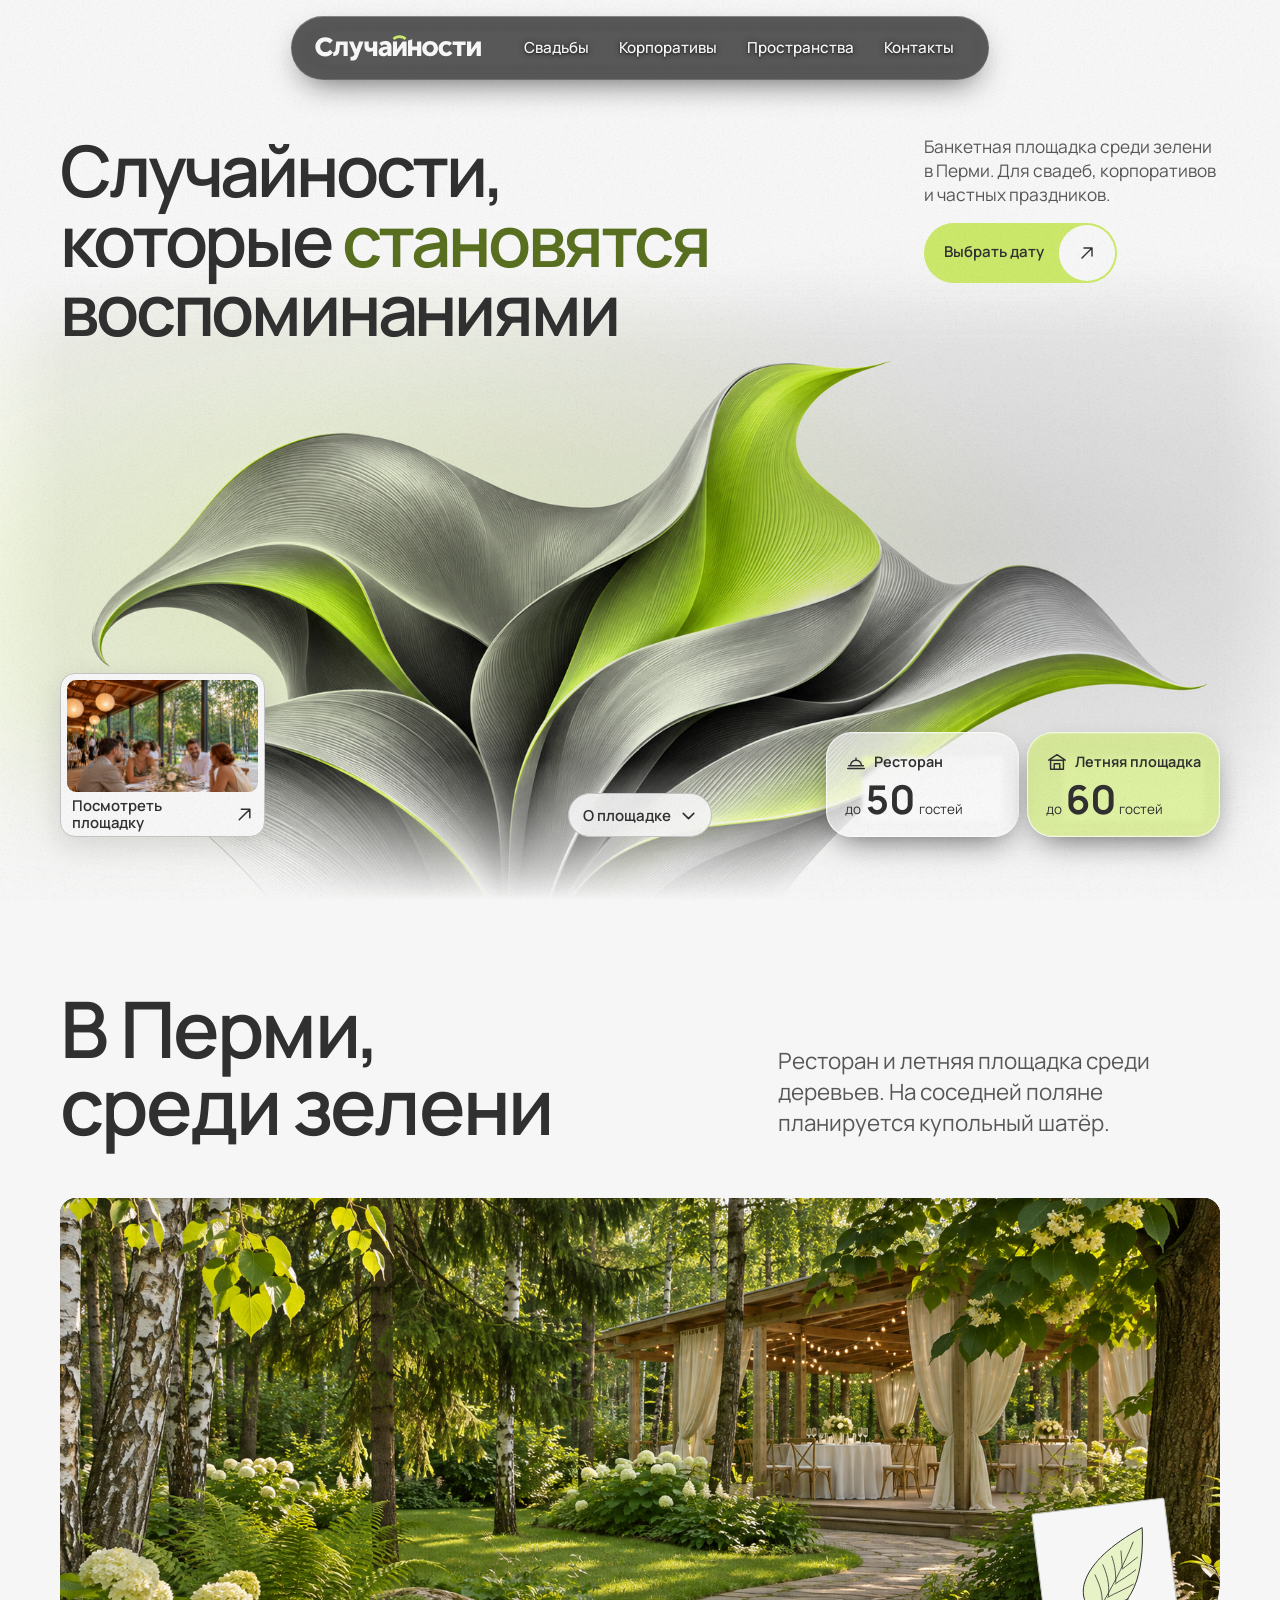
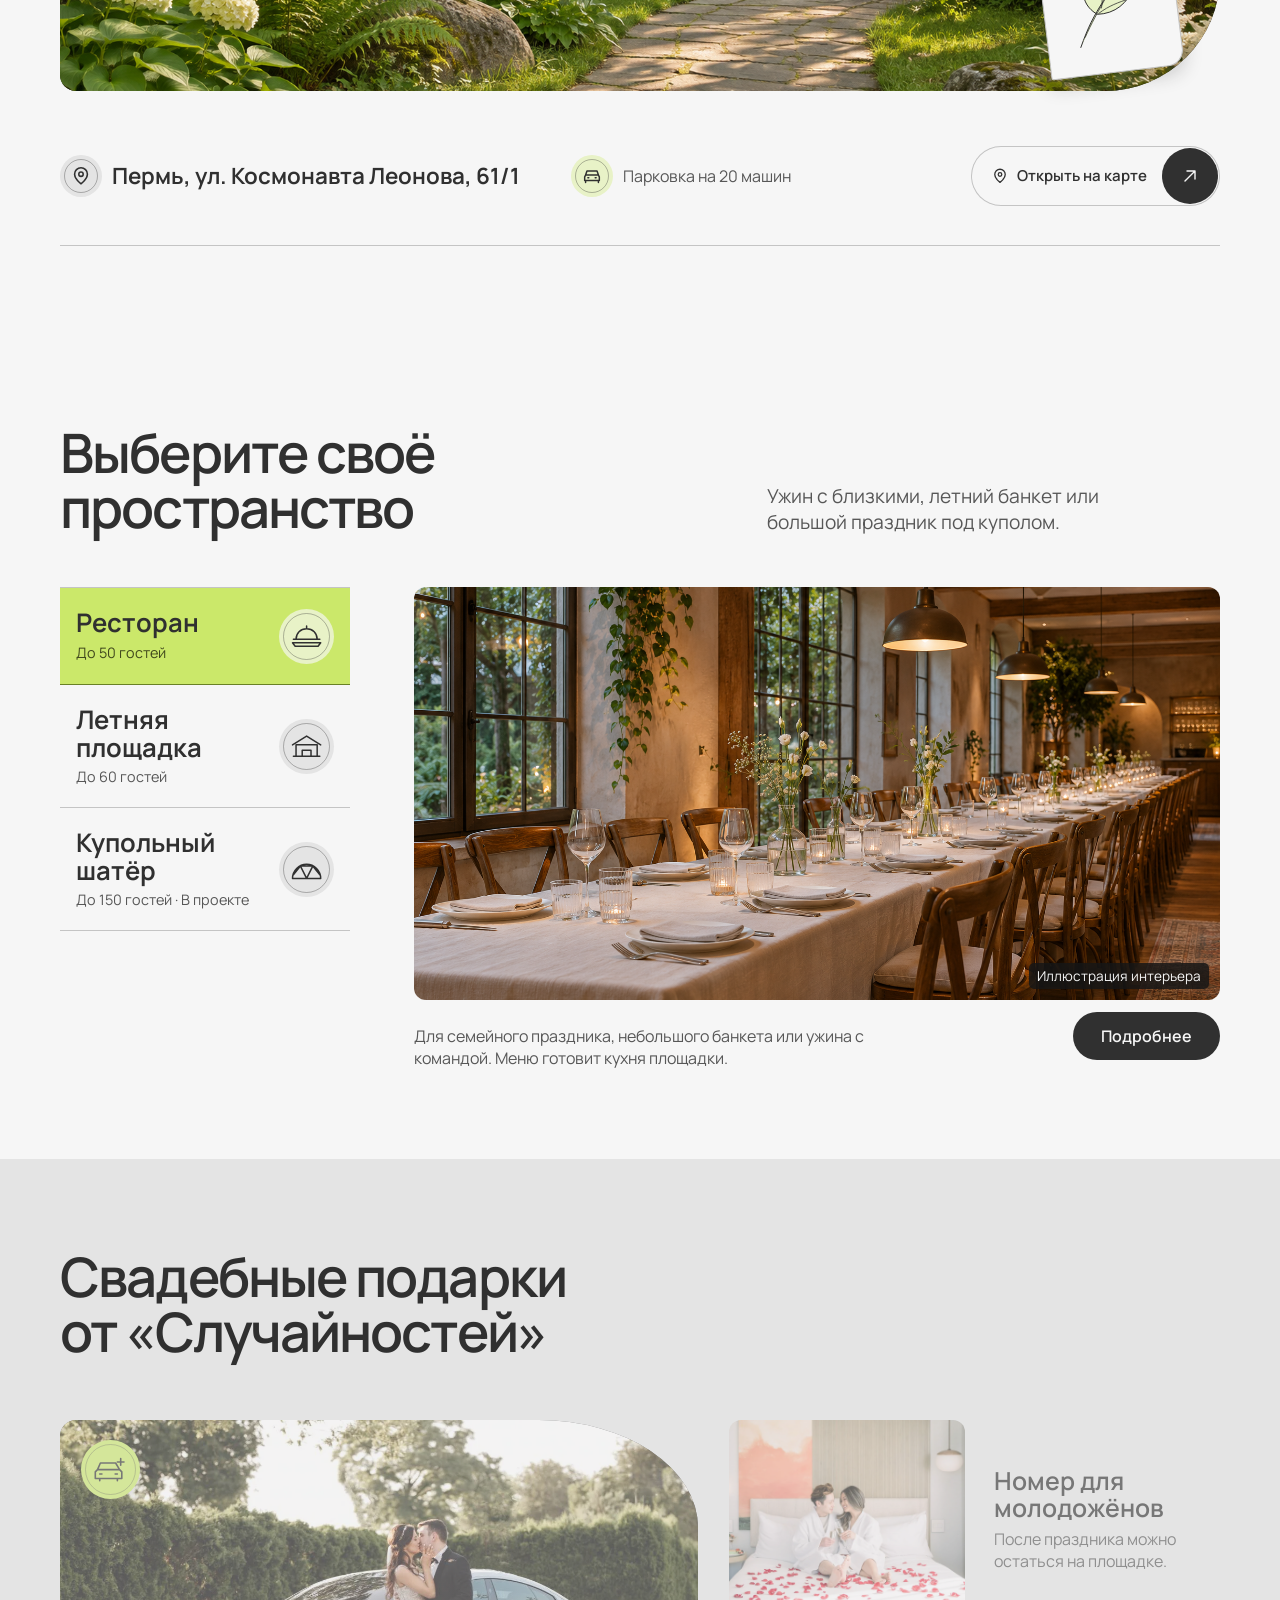
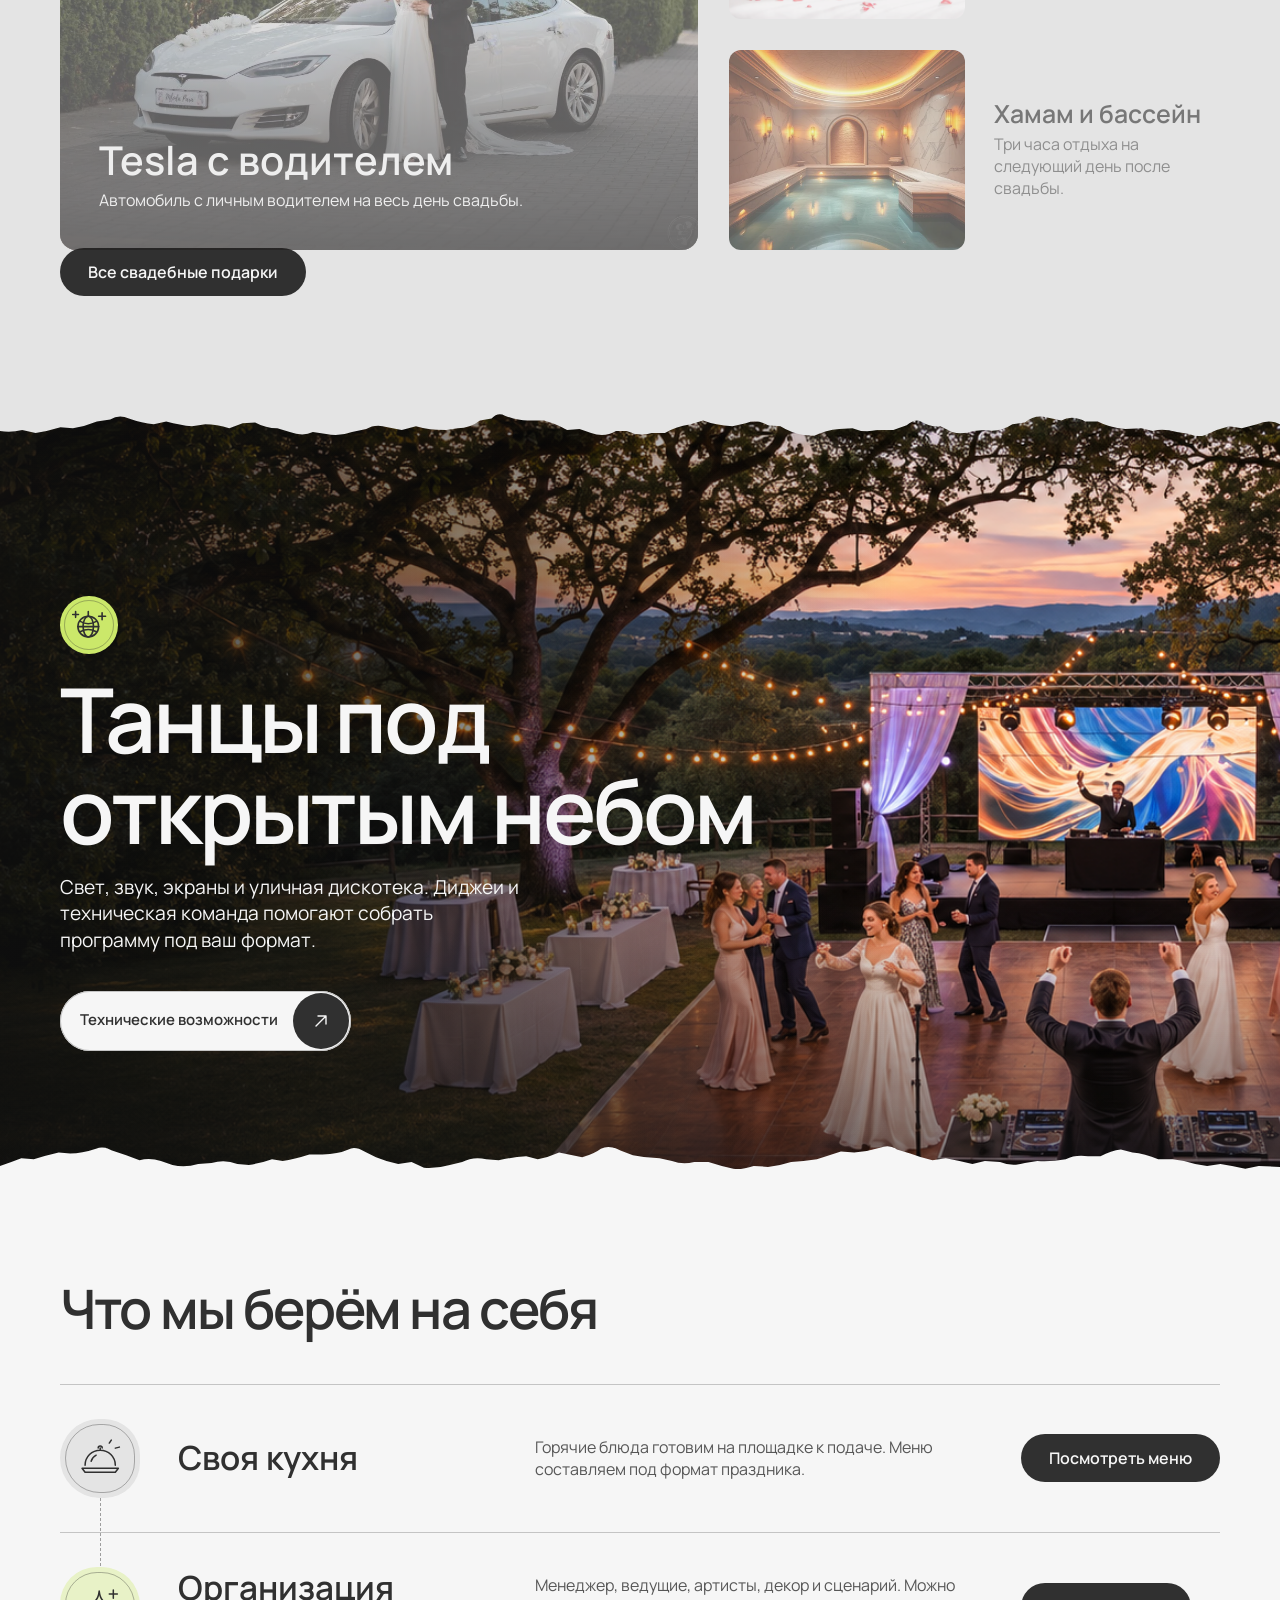
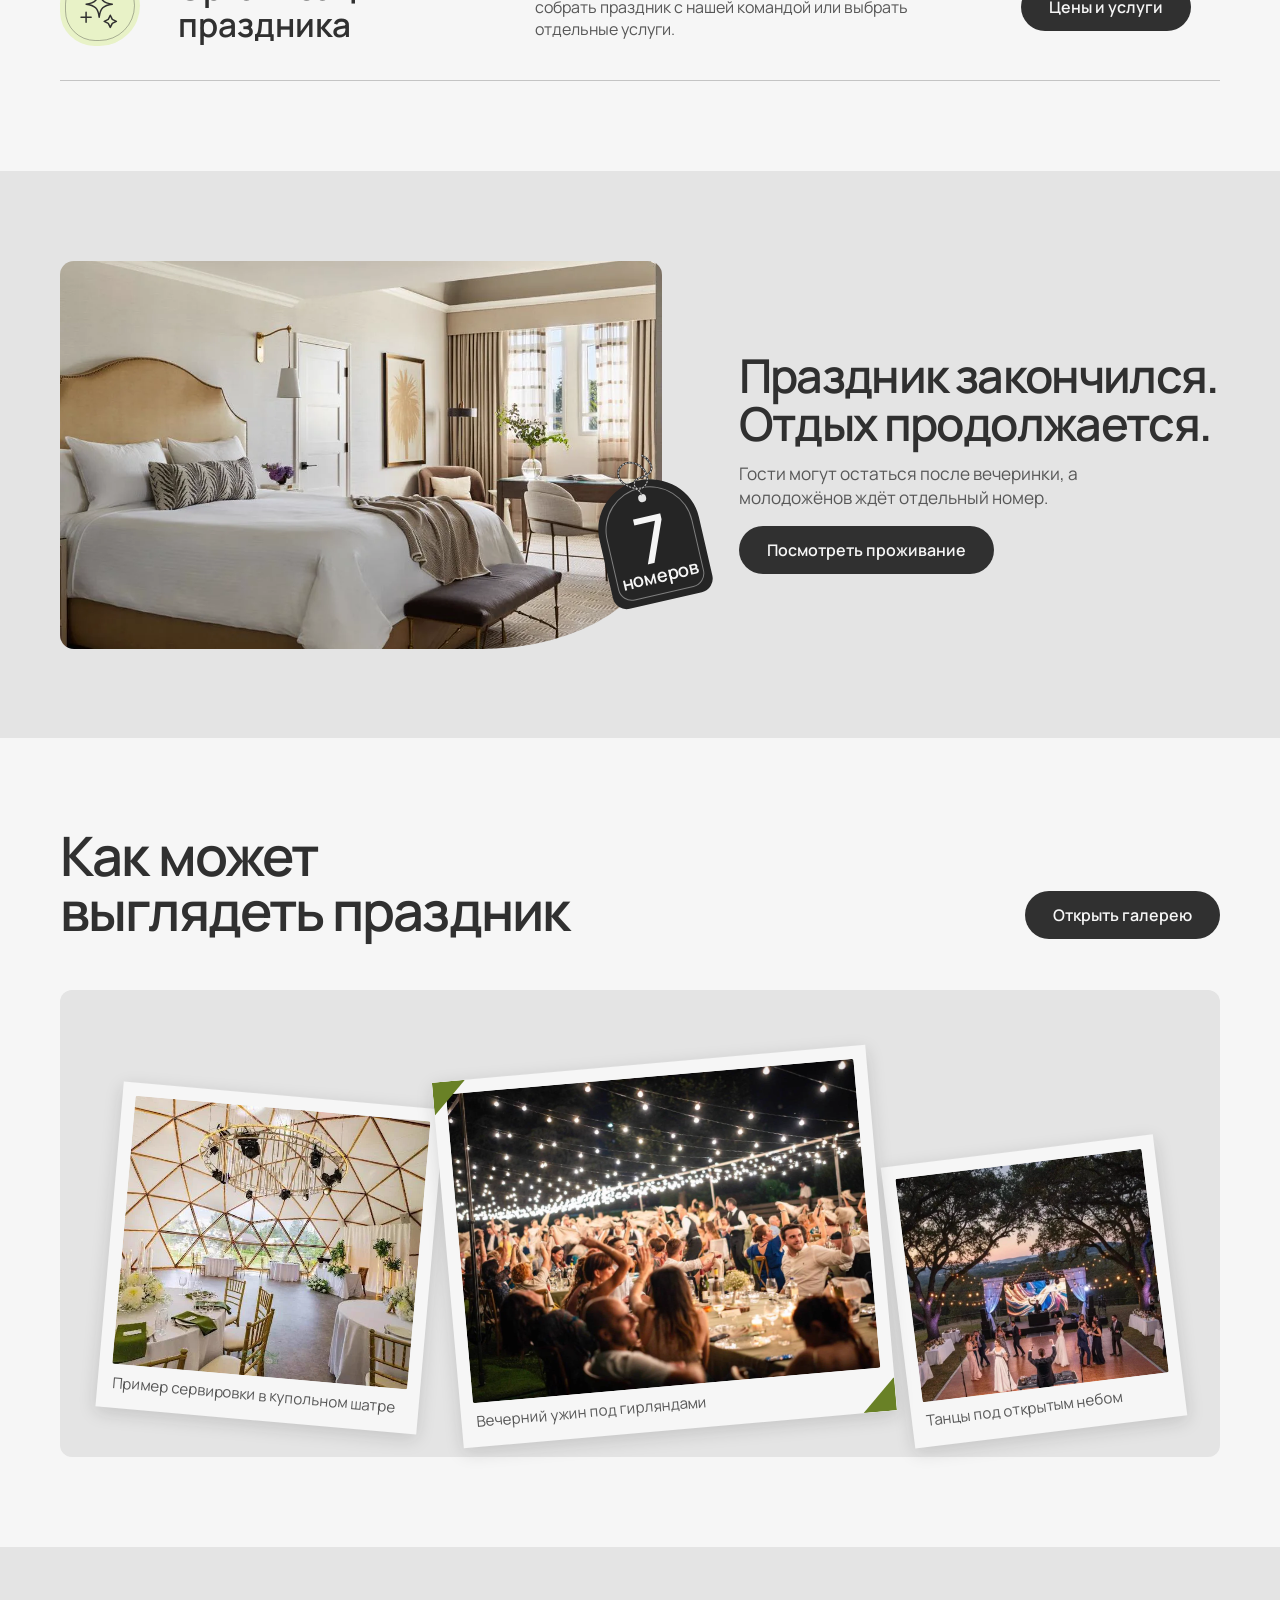
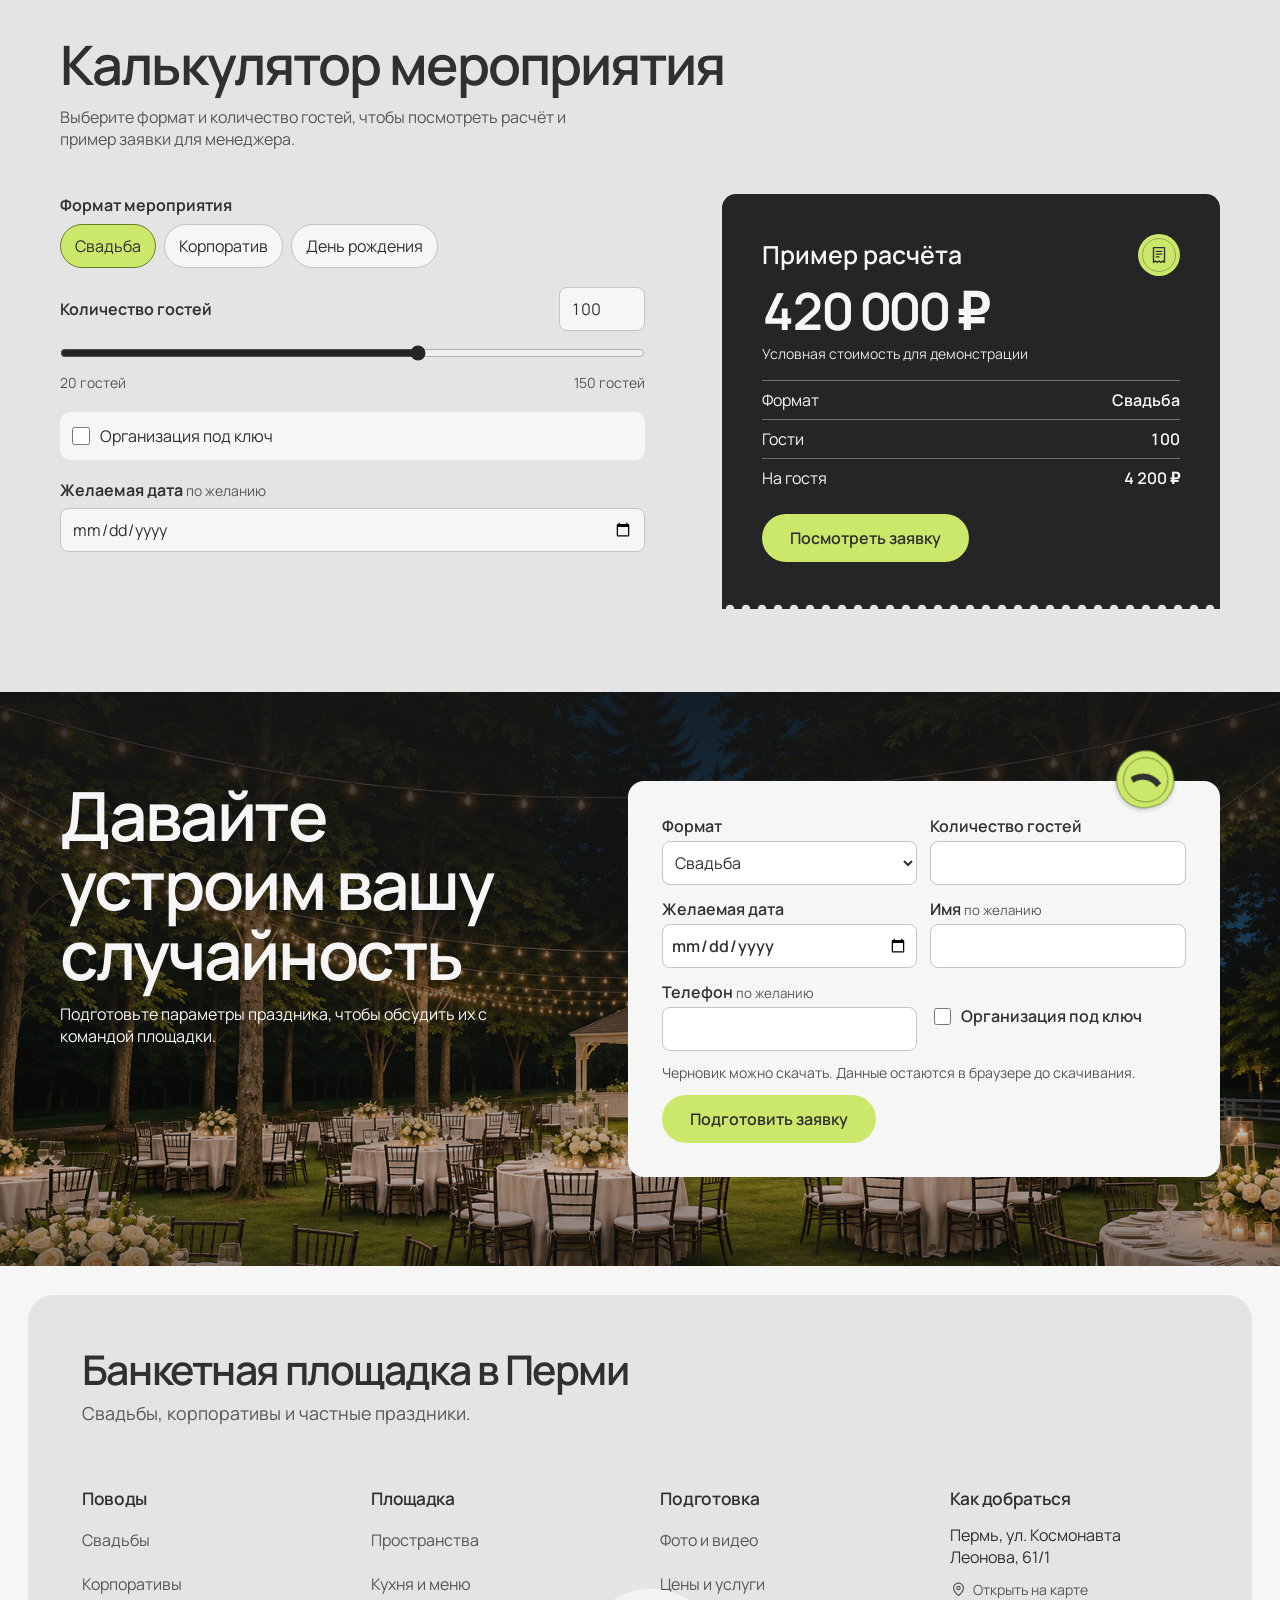
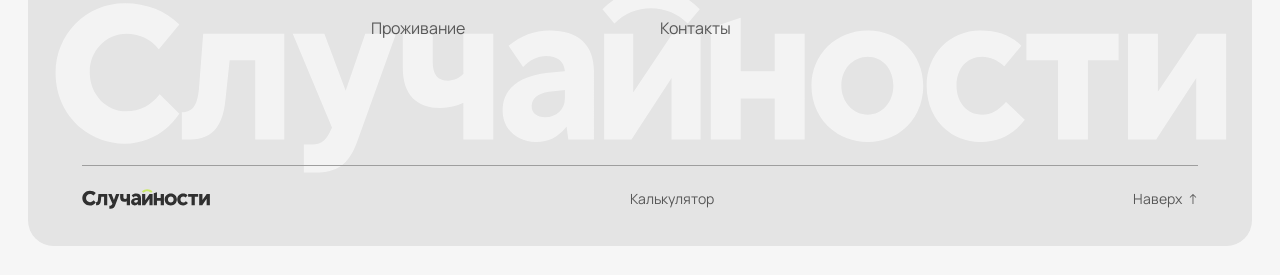
==== index.html @ de7ea384 "Refine the hero composition and illustrated icons" ====
<!doctype html>
<html lang="ru">
<head>
  <meta charset="utf-8">
  <meta name="viewport" content="width=device-width, initial-scale=1">
  <meta name="theme-color" content="#303030">
  <meta name="robots" content="noindex">
  <meta name="description" content="Банкетная площадка «Случайности» в Перми. Ресторан, летняя площадка и проект купольного шатра.">
  <title>Случайности · Банкетная площадка в Перми</title>
  <link rel="preload" href="prototype/hero-bloom-wide.png" as="image">
  <link rel="stylesheet" href="./prototype/site-effects.css?v=2">
  <link rel="preload" href="./prototype/fonts/manrope-cyrillic.woff2" as="font" type="font/woff2" crossorigin>
  <link rel="stylesheet" href="./prototype/fonts/fonts.css?v=2">
  <link rel="stylesheet" href="./prototype/site.css?v=18">
  <link rel="stylesheet" href="prototype/hero-bloom.css?v=2">
  <link rel="stylesheet" href="./prototype/calculator.css?v=6">
  <script src="./prototype/site.js?v=9" defer></script>
  <script src="./prototype/vendor/gsap.min.js" defer></script>
  <script src="./prototype/vendor/ScrollTrigger.min.js" defer></script>
  <script type="module" src="./prototype/venue-3d.js?v=3"></script>
  <script src="./prototype/home-motion.js?v=5" defer></script>
  <script src="./prototype/calculator.js" defer></script>
</head>
<body id="top" class="home-page">
  <div class="site-grain" aria-hidden="true"></div>
  <svg class="glass-definition" width="0" height="0" aria-hidden="true" focusable="false">
    <filter id="de-liquid" x="0" y="0" width="100%" height="100%" color-interpolation-filters="sRGB">
      <feImage id="liquid-map" x="0" y="0" width="100%" height="100%" preserveAspectRatio="none" result="map"/>
      <feDisplacementMap in="SourceGraphic" in2="map" scale="32" xChannelSelector="R" yChannelSelector="G"/>
    </filter>
  </svg>

  <a class="skip" href="#main">К содержанию</a>
  <header class="site-header">
    <div class="nav-pill">
      <div class="nav-glass glass glass-nav" aria-hidden="true"></div>
      <a class="nav-logo" href="./" aria-label="Случайности, главная">
        <img src="./prototype/wordmark-light.svg?v=2" width="1376" height="222" alt="">
      </a>
      <nav class="nav-links" aria-label="Основное меню">
        <a class="nav-item" style="--i:0" href="./weddings/">Свадьбы</a>
<a class="nav-item" style="--i:1" href="./corporate/">Корпоративы</a>
<a class="nav-item" style="--i:2" href="./spaces/">Пространства</a>
<a class="nav-item" style="--i:3" href="./contacts/">Контакты</a>
      </nav>
      <button class="nav-burger" type="button" aria-label="Открыть меню" aria-haspopup="dialog" aria-controls="mobile-menu" aria-expanded="false"><span></span><span></span></button>
    </div>
  </header>
  <dialog class="nav-dialog" id="mobile-menu" aria-label="Меню">
    <div class="dialog-header">
      <a href="./" aria-label="Случайности, главная"><img src="./prototype/wordmark-light.svg?v=2" width="1376" height="222" alt=""></a>
      <button class="icon-button" type="button" data-close autofocus aria-label="Закрыть меню"><svg viewBox="0 0 24 24" aria-hidden="true"><path d="m6 6 12 12M18 6 6 18"/></svg></button>
    </div>
    <nav aria-label="Все страницы">
      <a href="./weddings/" class="dialog-link" style="--i:0"><span class="dialog-index" aria-hidden="true">01</span><span>Свадьбы</span><svg viewBox="0 0 16 16" fill="none" stroke="currentColor" stroke-width="1.4" stroke-linecap="round" stroke-linejoin="round" aria-hidden="true" focusable="false"><path d="M3 13 13 3M5 3h8v8"/></svg></a>
<a href="./corporate/" class="dialog-link" style="--i:1"><span class="dialog-index" aria-hidden="true">02</span><span>Корпоративы</span><svg viewBox="0 0 16 16" fill="none" stroke="currentColor" stroke-width="1.4" stroke-linecap="round" stroke-linejoin="round" aria-hidden="true" focusable="false"><path d="M3 13 13 3M5 3h8v8"/></svg></a>
<a href="./spaces/" class="dialog-link" style="--i:2"><span class="dialog-index" aria-hidden="true">03</span><span>Пространства</span><svg viewBox="0 0 16 16" fill="none" stroke="currentColor" stroke-width="1.4" stroke-linecap="round" stroke-linejoin="round" aria-hidden="true" focusable="false"><path d="M3 13 13 3M5 3h8v8"/></svg></a>
<a href="./menu/" class="dialog-link" style="--i:3"><span class="dialog-index" aria-hidden="true">04</span><span>Кухня и меню</span><svg viewBox="0 0 16 16" fill="none" stroke="currentColor" stroke-width="1.4" stroke-linecap="round" stroke-linejoin="round" aria-hidden="true" focusable="false"><path d="M3 13 13 3M5 3h8v8"/></svg></a>
<a href="./gallery/" class="dialog-link" style="--i:4"><span class="dialog-index" aria-hidden="true">05</span><span>Фото и видео</span><svg viewBox="0 0 16 16" fill="none" stroke="currentColor" stroke-width="1.4" stroke-linecap="round" stroke-linejoin="round" aria-hidden="true" focusable="false"><path d="M3 13 13 3M5 3h8v8"/></svg></a>
<a href="./stay/" class="dialog-link" style="--i:5"><span class="dialog-index" aria-hidden="true">06</span><span>Проживание</span><svg viewBox="0 0 16 16" fill="none" stroke="currentColor" stroke-width="1.4" stroke-linecap="round" stroke-linejoin="round" aria-hidden="true" focusable="false"><path d="M3 13 13 3M5 3h8v8"/></svg></a>
<a href="./prices/" class="dialog-link" style="--i:6"><span class="dialog-index" aria-hidden="true">07</span><span>Цены и услуги</span><svg viewBox="0 0 16 16" fill="none" stroke="currentColor" stroke-width="1.4" stroke-linecap="round" stroke-linejoin="round" aria-hidden="true" focusable="false"><path d="M3 13 13 3M5 3h8v8"/></svg></a>
<a href="./contacts/" class="dialog-link" style="--i:7"><span class="dialog-index" aria-hidden="true">08</span><span>Контакты</span><svg viewBox="0 0 16 16" fill="none" stroke="currentColor" stroke-width="1.4" stroke-linecap="round" stroke-linejoin="round" aria-hidden="true" focusable="false"><path d="M3 13 13 3M5 3h8v8"/></svg></a>
    </nav>
    <div class="dialog-bottom">
      <address>Пермь, ул. Космонавта Леонова, 61/1</address>
      <a class="primary plain-button" href="https://yandex.ru/maps/?text=%D0%9F%D0%B5%D1%80%D0%BC%D1%8C%2C%20%D1%83%D0%BB.%20%D0%9A%D0%BE%D1%81%D0%BC%D0%BE%D0%BD%D0%B0%D0%B2%D1%82%D0%B0%20%D0%9B%D0%B5%D0%BE%D0%BD%D0%BE%D0%B2%D0%B0%2C%2061%2F1" target="_blank" rel="noopener"><svg viewBox="0 0 24 24" fill="none" stroke="currentColor" stroke-width="1.7" stroke-linejoin="round" aria-hidden="true" focusable="false"><path d="M19 10c0 5-7 10.5-7 10.5S5 15 5 10a7 7 0 1 1 14 0Z"/><circle cx="12" cy="10" r="2.4"/></svg> Открыть на карте</a>
    </div>
  </dialog>
  <main id="main">
    <section class="bloom-hero" aria-labelledby="hero-title">
      <div class="bloom-art" aria-hidden="true">
        <img src="prototype/hero-bloom-wide.png" width="1774" height="887" fetchpriority="high" alt="">
      </div>
      <div class="frame bloom-content">
        <h1 id="hero-title">Случайности,<br>которые <span class="bloom-word">становятся</span><br>воспоминаниями</h1>
        <div class="bloom-intro">
          <p>Банкетная площадка среди зелени в Перми. Для свадеб, корпоративов и частных праздников.</p>
          <a class="primary sweep-control" href="contacts/#request"><span class="sweep-label">Выбрать дату</span><span class="sweep-arrow" aria-hidden="true"><svg viewBox="0 0 16 16" fill="none" stroke="currentColor" stroke-width="1.4" stroke-linecap="round" stroke-linejoin="round" aria-hidden="true" focusable="false"><path d="M3 13 13 3M5 3h8v8"/></svg></span></a>
        </div>
      </div>
      <div class="frame bloom-bottom">
        <a class="bloom-preview" href="#spaces">
          <img src="prototype/veranda.png" width="1536" height="1024" alt="" decoding="async">
          <span>Посмотреть площадку <svg viewBox="0 0 16 16" fill="none" stroke="currentColor" stroke-width="1.4" stroke-linecap="round" stroke-linejoin="round" aria-hidden="true" focusable="false"><path d="M3 13 13 3M5 3h8v8"/></svg></span>
        </a>
        <a class="bloom-next" href="#location">О площадке <svg class="bloom-chevron" viewBox="0 0 16 16" fill="none" aria-hidden="true" focusable="false"><path d="m3 6 5 5 5-5" stroke="currentColor" stroke-width="1.5" stroke-linecap="round" stroke-linejoin="round"/></svg></a>
        <div class="hero-capacities" role="group" aria-label="Вместимость площадок">
    <a class="hero-capacity glass" href="spaces/#restaurant">
      <span class="hero-capacity-title"><svg viewBox="0 0 24 24" fill="none" stroke="currentColor" stroke-width="1.6" stroke-linecap="round" stroke-linejoin="round" aria-hidden="true" focusable="false"><path d="M4 16h16M6 16a6 6 0 0 1 12 0M12 10V8M3 19h18"/></svg>Ресторан</span>
      <span class="hero-capacity-number">до <strong>50</strong> гостей</span>
    </a><a class="hero-capacity glass" href="spaces/#summer">
      <span class="hero-capacity-title"><svg viewBox="0 0 24 24" fill="none" stroke="currentColor" stroke-width="1.6" stroke-linecap="round" stroke-linejoin="round" aria-hidden="true" focusable="false"><path d="m3 10 9-6 9 6M5 10h14v10H5zM9 20v-6h6v6"/></svg>Летняя площадка</span>
      <span class="hero-capacity-number">до <strong>60</strong> гостей</span>
    </a>
  </div>
      </div>
    </section>
    <section class="location" id="location" aria-labelledby="location-title">
    <div class="location-inner frame section">
      <div class="location-heading">
        <h2 id="location-title"><span>В Перми,</span> <span>среди зелени</span></h2>
        <p>Ресторан и летняя площадка среди деревьев. На соседней поляне планируется купольный шатёр.</p>
      </div>
      <div class="location-view">
        <figure class="location-picture">
          <img class="" src="./prototype/location-woodland.png" width="1862" height="845" alt="Тропинка среди деревьев ведёт к летней террасе" loading="lazy" decoding="async">
          <canvas class="woodland-canvas" data-woodland aria-hidden="true" hidden></canvas>
        </figure>
        <div class="location-press" aria-hidden="true">
          <svg class="pressed-leaf" viewBox="0 0 132 159" fill="none" aria-hidden="true" focusable="false"><path d="M24 146c12-24 20-36 35-54M49 108C21 87 32 43 116 10c-4 54-23 102-67 98Z" fill="var(--accent-soft)" stroke="var(--ink)" stroke-width="1.15" stroke-linejoin="round"/><path d="M31 134c18-31 44-58 72-108M55 101c5-15 1-29-3-41m13 28c4-15 1-30-2-39m13 23c2-13 1-24-1-32m11 16 1-21M51 107c14-8 25-10 38-13m-25-5c10-4 22-7 33-12m-22-3c7-4 18-8 27-14m-16-3 20-12" stroke="var(--ink)" stroke-width=".9" stroke-linecap="round"/></svg>
        </div>
      </div>
      <div class="location-address">
        <address><span class="detail-icon" aria-hidden="true"><svg viewBox="0 0 24 24" fill="none" stroke="currentColor" stroke-width="1.7" stroke-linejoin="round" aria-hidden="true" focusable="false"><path d="M19 10c0 5-7 10.5-7 10.5S5 15 5 10a7 7 0 1 1 14 0Z"/><circle cx="12" cy="10" r="2.4"/></svg></span>Пермь, ул. Космонавта Леонова, 61/1</address>
        <p><span class="detail-icon" aria-hidden="true"><svg class="parking-icon" viewBox="0 0 24 24" fill="none" aria-hidden="true" focusable="false"><path d="M5 11l1.5-4.5h11L19 11M5 17v2m14-2v2M7.5 14h1m7 0h1M5 11h14l1 2v4H4v-4z" stroke="currentColor" stroke-width="1.6" stroke-linecap="round" stroke-linejoin="round"/></svg></span>Парковка на 20 машин</p>
        <a class="map-link sweep-control" href="https://yandex.ru/maps/?text=%D0%9F%D0%B5%D1%80%D0%BC%D1%8C%2C%20%D1%83%D0%BB.%20%D0%9A%D0%BE%D1%81%D0%BC%D0%BE%D0%BD%D0%B0%D0%B2%D1%82%D0%B0%20%D0%9B%D0%B5%D0%BE%D0%BD%D0%BE%D0%B2%D0%B0%2C%2061%2F1" target="_blank" rel="noopener">
    <svg viewBox="0 0 24 24" fill="none" stroke="currentColor" stroke-width="1.7" stroke-linejoin="round" aria-hidden="true" focusable="false"><path d="M19 10c0 5-7 10.5-7 10.5S5 15 5 10a7 7 0 1 1 14 0Z"/><circle cx="12" cy="10" r="2.4"/></svg>
    <span class="sweep-label">Открыть на карте</span><span class="sweep-arrow" aria-hidden="true"><svg viewBox="0 0 16 16" fill="none" stroke="currentColor" stroke-width="1.4" stroke-linecap="round" stroke-linejoin="round" aria-hidden="true" focusable="false"><path d="M3 13 13 3M5 3h8v8"/></svg></span>
  </a>
      </div>
    </div>
  </section>
    <section class="frame section spaces" id="spaces" aria-labelledby="spaces-title">
    <div class="spaces-intro">
      <h2 id="spaces-title">Выберите своё пространство</h2>
      <p>Ужин с близкими, летний банкет или большой праздник под куполом.</p>
    </div>
    <div class="space-gallery" data-spaces>
      <div class="space-tabs" role="tablist" aria-label="Пространства площадки">
        <button class="space-tab" type="button" role="tab" id="space-tab-restaurant" aria-selected="true" tabindex="0" aria-controls="space-panel-restaurant">
          <span class="space-tab-icon detail-icon" aria-hidden="true"><svg class="space-symbol" viewBox="0 0 40 34" fill="none" aria-hidden="true" focusable="false"><g stroke="currentColor" stroke-width="1.7" stroke-linejoin="round" stroke-linecap="round"><path d="M5 20h30M8 20c0-7 5-12 12-12s12 5 12 12M20 8V5M4 24h32l-3 4H7z"/></g></svg></span>
          <span class="space-tab-title">Ресторан</span>
          <span class="space-tab-meta">До 50 гостей</span>
        </button>
<button class="space-tab" type="button" role="tab" id="space-tab-summer" aria-selected="false" tabindex="-1" aria-controls="space-panel-summer">
          <span class="space-tab-icon detail-icon" aria-hidden="true"><svg class="space-symbol" viewBox="0 0 40 34" fill="none" aria-hidden="true" focusable="false"><g stroke="currentColor" stroke-width="1.7" stroke-linejoin="round" stroke-linecap="round"><path d="M4 15 20 5l16 10M8 15h24M8 28V15m24 0v13M5 28h30M15 28v-7h10v7"/></g></svg></span>
          <span class="space-tab-title">Летняя площадка</span>
          <span class="space-tab-meta">До 60 гостей</span>
        </button>
<button class="space-tab" type="button" role="tab" id="space-tab-dome" aria-selected="false" tabindex="-1" aria-controls="space-panel-dome">
          <span class="space-tab-icon detail-icon" aria-hidden="true"><svg class="space-symbol" viewBox="0 0 40 34" fill="none" aria-hidden="true" focusable="false"><g stroke="currentColor" stroke-width="1.7" stroke-linejoin="round" stroke-linecap="round"><path d="M4 27a16 16 0 0 1 32 0ZM5 23l8-10 7 14 7-14 8 10M13 13h14"/></g></svg></span>
          <span class="space-tab-title">Купольный шатёр</span>
          <span class="space-tab-meta">До 150 гостей <span>· В проекте</span></span>
        </button>
      </div>
      <div class="space-scenes">
        <article class="space-scene" id="space-panel-restaurant" role="tabpanel" tabindex="0" aria-labelledby="space-tab-restaurant" aria-hidden="false">
          <figure class="space-scene-media">
            <img src="./prototype/restaurant-reference.png" width="1536" height="1024" alt="Длинный банкетный стол в зале ресторана" loading="lazy" decoding="async">
            <figcaption>Иллюстрация интерьера</figcaption>
          </figure>
          <div class="space-scene-copy">
            <p>Для семейного праздника, небольшого банкета или ужина с командой. Меню готовит кухня площадки.</p>
            <a class="primary tonal plain-button" href="./spaces/#restaurant">Подробнее</a>
          </div>
        </article>
<article class="space-scene" id="space-panel-summer" role="tabpanel" tabindex="0" aria-labelledby="space-tab-summer" aria-hidden="true" inert>
          <figure class="space-scene-media">
            <img src="./prototype/veranda.png" width="1536" height="1024" alt="Гости за столом на крытой площадке среди деревьев" loading="lazy" decoding="async">
            <figcaption>Иллюстрация летней площадки</figcaption>
          </figure>
          <div class="space-scene-copy">
            <p>Летний банкет среди зелени, встреча гостей или вечерняя программа на воздухе.</p>
            <a class="primary tonal plain-button" href="./spaces/#summer">Подробнее</a>
          </div>
        </article>
<article class="space-scene" id="space-panel-dome" role="tabpanel" tabindex="0" aria-labelledby="space-tab-dome" aria-hidden="true" inert>
          <figure class="space-scene-media">
            <img src="./prototype/dome-concept.png" width="1536" height="1024" alt="Геодезический купол с прозрачным фасадом на поляне" loading="lazy" decoding="async">
            <figcaption>Визуализация проекта</figcaption>
          </figure>
          <div class="space-scene-copy">
            <p>На большой поляне планируется купольный шатёр для свадеб, корпоративов и больших банкетов.</p>
            <a class="primary tonal plain-button" href="./spaces/#dome">Подробнее</a>
          </div>
        </article>
      </div>
    </div>
    <noscript><a class="primary tonal plain-button" href="./spaces/">Посмотреть все пространства</a></noscript>
  </section>
    <section class="gifts-section" id="gifts">
      <div class="frame section gifts-home">
        <h2>Свадебные подарки от «Случайностей»</h2>
        <div class="gift-gallery"><article class="gift">
    <img class="" src="./prototype/tesla.webp" width="1200" height="800" alt="" loading="lazy" decoding="async"><span class="gift-icon detail-icon" aria-hidden="true"><svg class="gift-car" viewBox="0 0 32 32" fill="none" aria-hidden="true" focusable="false"><path d="M5 16l2.6-6h13.8l3.6 6m-20 0h20l2 2v6H3v-6l2-2Zm2 8v2m16-2v2M7 20h2m12 0h2M26 6v6m-3-3h6" stroke="currentColor" stroke-width="1.45" stroke-linecap="round" stroke-linejoin="round"/></svg></span><h3>Tesla с водителем</h3><p>Автомобиль с личным водителем на весь день свадьбы.</p>
  </article>
<article class="gift">
    <img class="" src="./prototype/couple.webp" width="1290" height="860" alt="" loading="lazy" decoding="async"><h3>Номер для молодожёнов</h3><p>После праздника можно остаться на площадке.</p>
  </article>
<article class="gift">
    <img class="" src="./prototype/spa.webp" width="800" height="800" alt="" loading="lazy" decoding="async"><h3>Хамам и бассейн</h3><p>Три часа отдыха на следующий день после свадьбы.</p>
  </article></div>
        <a class="primary tonal plain-button" href="weddings/#gifts">Все свадебные подарки</a>
      </div>
    </section>
    <section id="production" class="feature-section feature-dark feature-film feature-torn">
    <svg class="paper-edge paper-edge--top" viewBox="0 0 1440 80" preserveAspectRatio="none" aria-hidden="true" focusable="false"><path d="M0 0H1440V42Q1428 36 1414 42L1397 46L1383 44Q1369 47 1356 53Q1348 56 1338 52L1324 50Q1308 46 1297 49L1284 46L1266 47Q1247 45 1235 39L1221 39Q1206 32 1194 38L1178 35Q1165 31 1153 40L1139 42Q1124 51 1108 48L1095 49Q1082 53 1071 50L1058 44Q1047 45 1036 39Q1029 36 1020 43L1005 48L987 48Q971 51 959 46L944 47Q929 48 916 54L904 53Q890 51 878 44L864 43Q851 36 839 41L824 44Q805 43 791 38L777 42Q759 45 748 51L733 51Q719 55 705 49L693 49Q680 56 665 51L652 47L638 48Q625 41 612 38L597 38Q585 39 568 33Q560 29 553 36L540 38Q529 46 515 46L502 48Q483 48 468 44L452 48L436 45Q422 41 412 47L396 50Q381 55 367 52L352 50Q341 55 326 50L312 46Q299 46 287 40L273 41L258 46Q244 42 231 42L216 44Q203 43 187 39L173 42Q160 41 145 36Q134 31 124 37L109 39Q96 44 82 46L68 45Q54 49 40 51L25 48Q12 51 0 49Z"/></svg>
    <canvas class="stage-lights" data-stage-lights aria-hidden="true" hidden></canvas>
    <div class="frame section feature">
      <img class="feature-image" src="./prototype/dance-panorama.png" width="1919" height="820" alt="Гости танцуют перед освещённой сценой среди деревьев" loading="lazy" decoding="async">
      <div class="feature-copy">
      <span class="stage-icon detail-icon" aria-hidden="true"><svg class="stage-disco" viewBox="0 0 32 32" fill="none" aria-hidden="true" focusable="false"><g stroke="currentColor" stroke-width="1.4" stroke-linecap="round" stroke-linejoin="round"><circle cx="15" cy="17" r="9"/><ellipse cx="15" cy="17" rx="4.5" ry="9"/><path d="M6 17h18M8 12.5q7 4 14 0M8 21.5q7-4 14 0M15 8V4m12 1v6m-3-3h6M4 4v5M1.5 6.5h5"/></g></svg></span>
      <h2>Танцы под открытым небом</h2><p>Свет, звук, экраны и уличная дискотека. Диджеи и техническая команда помогают собрать программу под ваш формат.</p>
      <a class="text-link sweep-action sweep-control" href="corporate/#production"><span class="sweep-label">Технические возможности</span><span class="sweep-arrow" aria-hidden="true"><svg viewBox="0 0 16 16" fill="none" stroke="currentColor" stroke-width="1.4" stroke-linecap="round" stroke-linejoin="round" aria-hidden="true" focusable="false"><path d="M3 13 13 3M5 3h8v8"/></svg></span></a></div>
    </div>
    <svg class="paper-edge paper-edge--bottom" viewBox="0 0 1440 80" preserveAspectRatio="none" aria-hidden="true" focusable="false"><path d="M0 52Q13 48 24 44L38 45Q52 41 66 38L79 39Q92 39 108 34Q117 31 126 36L142 41L157 46Q169 43 181 47L194 51Q208 54 223 50L238 49Q253 45 267 50L280 51Q294 49 306 45L318 47Q331 45 348 40L363 40Q380 40 392 35Q399 31 410 37L423 43Q436 48 448 50L463 48L477 54Q491 55 506 51L520 48Q532 42 547 45L561 46Q576 43 592 42L605 45Q617 43 629 38L644 41L655 43Q669 39 676 34Q686 30 698 36L712 41Q727 44 742 44L756 47Q768 51 781 48L797 48Q810 52 825 55Q835 56 848 52L864 53Q877 52 890 48L904 47L919 45Q933 41 946 37L961 38Q976 37 990 33Q1001 29 1009 35L1024 39Q1035 43 1049 46L1064 44Q1081 47 1094 50L1108 47L1125 48Q1138 53 1153 49L1167 47Q1183 48 1199 45Q1210 40 1224 42L1238 42Q1250 36 1261 35L1274 38Q1288 39 1303 45L1319 45L1332 47Q1345 51 1358 52L1373 50Q1387 52 1401 55L1416 52L1440 53V80H0Z"/></svg>
  </section>
    <section class="hospitality frame section" aria-labelledby="hospitality-title">
    <h2 id="hospitality-title">Что мы берём на себя</h2>
    <article class="hospitality-row" id="kitchen">
      <span class="hospitality-icon" aria-hidden="true"><svg viewBox="0 0 48 48" fill="none" stroke="currentColor" stroke-width="1.5" stroke-linecap="round" stroke-linejoin="round" focusable="false"><path class="cloche-lid" d="M9 31a15 15 0 0 1 30 0M24 16v-2m-2 0a2 2 0 1 1 4 0M15 27a10 10 0 0 1 5-6"/><path d="M6 34h36l-3 4H9l-3-4Z"/><path class="cloche-rays" d="m33 9 2-3m4 8 4-1"/></svg></span>
      <h3>Своя кухня</h3>
      <p>Горячие блюда готовим на площадке к подаче. Меню составляем под формат праздника.</p>
      <a class="primary tonal plain-button" href="menu/">Посмотреть меню</a>
    </article>
    <article class="hospitality-row" id="team">
      <span class="hospitality-icon" aria-hidden="true"><svg viewBox="0 0 48 48" fill="none" stroke="currentColor" stroke-width="1.5" stroke-linecap="round" stroke-linejoin="round" focusable="false"><path d="M23 8c.9 8.7 4.3 12.1 13 13-8.7.9-12.1 4.3-13 13-.9-8.7-4.3-12.1-13-13 8.7-.9 12.1-4.3 13-13Z"/><path d="M37 7v8m-4-4h8"/><path d="M10 29v10m-5-5h10"/><path d="m34 32 2 4 4 2-4 2-2 4-2-4-4-2 4-2 2-4Z"/></svg></span>
      <h3>Организация праздника</h3>
      <p>Менеджер, ведущие, артисты, декор и сценарий. Можно собрать праздник с нашей командой или выбрать отдельные услуги.</p>
      <a class="primary tonal plain-button" href="prices/">Цены и услуги</a>
    </article>
  </section>
  <section class="stay-story" id="stay" aria-labelledby="stay-title">
    <div class="frame section stay-inner">
      <h2 id="stay-title"><span>Праздник закончился.</span> <span>Отдых продолжается.</span></h2>
      <div class="stay-media">
        <figure class="stay-picture"><img class="" src="./prototype/room.webp" alt="Светлый гостевой номер" loading="lazy" decoding="async"></figure>
        <p class="stay-count">
          <svg class="stay-cord" viewBox="0 0 88 68" fill="none" aria-hidden="true" focusable="false"><path d="M44 62c-1-13-20-12-26-28C12 17 28 7 42 13c17 7 23 32 8 39-11 6-17-6-10-12 7-6 19 0 26-9 6-8-1-20-8-26" stroke="var(--ink)" stroke-width="2.8" stroke-linecap="round"/><path d="M44 62c-1-13-20-12-26-28C12 17 28 7 42 13c17 7 23 32 8 39-11 6-17-6-10-12 7-6 19 0 26-9 6-8-1-20-8-26" stroke="var(--line)" stroke-width="1.5" stroke-dasharray="2 3" stroke-linecap="round"/></svg>
          <strong>7</strong> номеров
        </p>
      </div>
      <div class="stay-details">
        <p>Гости могут остаться после вечеринки, а молодожёнов ждёт отдельный номер.</p>
        <a class="primary tonal plain-button" href="stay/">Посмотреть проживание</a>
      </div>
    </div>
  </section>
    <section class="section frame home-gallery" id="gallery"><div class="section-intro"><h2>Как может выглядеть праздник</h2><a class="primary tonal plain-button" href="gallery/">Открыть галерею</a></div><div class="gallery" data-gallery>
    <div class="photo-grid"><figure data-photo-group="weddings">
      <button type="button" data-photo data-src="./prototype/dome.webp" data-caption="Пример сервировки в купольном шатре" aria-label="Увеличить фото: Пример сервировки в купольном шатре"><img class="" src="./prototype/dome.webp" alt="Пример сервировки в купольном шатре" loading="lazy" decoding="async"></button>
      <figcaption>Пример сервировки в купольном шатре</figcaption>
    </figure>
<figure data-photo-group="weddings">
      <button type="button" data-photo data-src="./prototype/dancing-guests.webp" data-caption="Вечерний ужин под гирляндами" aria-label="Увеличить фото: Вечерний ужин под гирляндами"><img class="" src="./prototype/dancing-guests.webp" alt="Вечерний ужин под гирляндами" loading="lazy" decoding="async"></button>
      <figcaption>Вечерний ужин под гирляндами</figcaption>
    </figure>
<figure data-photo-group="parties">
      <button type="button" data-photo data-src="./prototype/dance.webp" data-caption="Танцы под открытым небом" aria-label="Увеличить фото: Танцы под открытым небом"><img class="" src="./prototype/dance.webp" alt="Танцы под открытым небом" loading="lazy" decoding="async"></button>
      <figcaption>Танцы под открытым небом</figcaption>
    </figure></div>
    <p data-gallery-empty role="status" hidden>Фотографии в этой категории пока не добавлены.</p>
    <dialog class="photo-dialog" aria-label="Просмотр фотографий">
      <button class="icon-button close-photo" type="button" data-close aria-label="Закрыть фото"><svg viewBox="0 0 24 24" aria-hidden="true"><path d="m6 6 12 12M18 6 6 18"/></svg></button>
      <img alt=""><div class="photo-controls"><button type="button" data-prev aria-label="Предыдущее фото">←</button><p></p><button type="button" data-next aria-label="Следующее фото">→</button></div>
    </dialog>
  </div></section>
    <section class="event-calculator" id="event-calculator" aria-labelledby="calculator-title">
    <div class="frame section">
      <h2 id="calculator-title">Калькулятор мероприятия</h2>
      <p class="calc-lede">Выберите формат и количество гостей, чтобы посмотреть расчёт и пример заявки для менеджера.</p>
          <div class="calculator">
      <form class="inputs" id="calculator" autocomplete="off">
        <fieldset>
          <legend>Формат мероприятия</legend>
          <div class="formats">
            <label class="format"><input type="radio" name="event" value="wedding" checked><span>Свадьба</span></label>
            <label class="format"><input type="radio" name="event" value="corporate"><span>Корпоратив</span></label>
            <label class="format"><input type="radio" name="event" value="birthday"><span>День рождения</span></label>
          </div>
        </fieldset>

        <div>
          <div class="guest-heading">
            <label class="field-label" for="guests">Количество гостей</label>
            <input id="guests" name="guests" type="number" inputmode="numeric" min="20" max="150" step="1" value="100" required>
          </div>
          <input id="guest-range" name="guestRange" type="range" min="20" max="150" value="100" aria-label="Количество гостей, ползунок">
          <div class="range-limits"><span>20 гостей</span><span>150 гостей</span></div>
        </div>

        <label class="service">
          <input type="checkbox" name="fullService">
          <span>Организация под ключ</span>
        </label>

        <div>
          <label class="field-label" for="event-date">Желаемая дата <span class="optional">по желанию</span></label>
          <input id="event-date" name="eventDate" type="date">
        </div>
      </form>

      <section class="summary" aria-labelledby="estimate-title">
        <div>
          <div class="estimate-heading">
            <h3 id="estimate-title">Пример расчёта</h3>
            <span class="detail-icon" aria-hidden="true"><svg viewBox="0 0 24 24" fill="none" stroke="currentColor" stroke-width="1.5" stroke-linecap="round" stroke-linejoin="round" focusable="false"><path d="M6 4h12v16l-2-1.5-2 1.5-2-1.5-2 1.5-2-1.5L6 20V4ZM9 8h6m-6 3h6m-6 3h3"/></svg></span>
          </div>
          <output id="estimate" class="estimate" form="calculator" for="guests guest-range" aria-describedby="pricing-note"></output>
          <p class="pricing-note" id="pricing-note">Условная стоимость для демонстрации</p>
        </div>
        <dl class="receipt">
          <div><dt>Формат</dt><dd id="summary-format"></dd></div>
          <div><dt>Гости</dt><dd id="summary-guests"></dd></div>
          <div><dt>На гостя</dt><dd id="summary-rate"></dd></div>
          <div id="service-line" hidden><dt>Под ключ</dt><dd id="summary-service"></dd></div>
        </dl>
        <button class="primary plain-button" type="submit" form="calculator" aria-controls="application" aria-expanded="false" id="show-application" disabled>Посмотреть заявку</button>
      </section>
    </div>

    <section class="application" id="application" aria-labelledby="application-title" tabindex="-1" hidden>
      <h3 id="application-title">Пример заявки для менеджера</h3>
      <p>Проверьте параметры и перенесите их в форму заявки.</p>
      <dl class="receipt">
        <div><dt>Формат</dt><dd id="application-format"></dd></div>
        <div><dt>Гости</dt><dd id="application-guests"></dd></div>
        <div><dt>Дата</dt><dd id="application-date"></dd></div>
        <div><dt>Организация под ключ</dt><dd id="application-service"></dd></div>
        <div><dt>Условная сумма</dt><dd id="application-estimate"></dd></div>
      </dl>
      <div class="actions">
        <a class="primary tonal plain-button" id="transfer-application" href="#request">Перенести в заявку</a>
        <button type="button" class="back" id="edit-calculation">Вернуться к расчёту</button>
      </div>
    </section>
    <noscript><p>Для работы калькулятора включите JavaScript в браузере.</p></noscript>

    </div>
  </section>
    <section class="request-section request-finale" id="request" aria-labelledby="request-title">
    <img class="request-backdrop" src="./prototype/request-garden.png" width="1536" height="1024" alt="" loading="lazy" decoding="async">
    <div class="frame section request-layout">
      <div><h2 id="request-title">Давайте устроим вашу случайность</h2>
        <p>Подготовьте параметры праздника, чтобы обсудить их с командой площадки.</p>

      </div>
      <form class="request-form" data-request>
        <svg class="request-seal" viewBox="0 0 72 72" fill="none" aria-hidden="true" focusable="false"><path d="M36 2c8 0 11 4 16 6 8 4 11 8 14 15 4 8 4 18 1 24-3 9-7 13-15 17-8 4-13 6-21 5-9-1-17-5-22-12-4-5-7-12-7-20 0-9 4-16 8-22C17 6 26 2 36 2Z" fill="var(--accent)" stroke="var(--accent-strong)"/><circle cx="36" cy="36" r="26" stroke="var(--accent-strong)"/><g transform="translate(18 29) scale(.32)" color="var(--ink)"><path fill="currentColor" d="M0 24C16 8 36 0 57 0c22 0 42 8 57 24l-14 17c-12-12-27-18-43-18-17 0-31 6-43 18Z"/></g></svg>
        <fieldset disabled>
        <div class="request-fields">
          <div><label for="request-event">Формат</label><select id="request-event" name="event"><option value="wedding">Свадьба</option><option value="corporate">Корпоратив</option><option value="birthday">День рождения</option><option value="other">Другое событие</option></select></div>
          <label>Количество гостей<input name="guests" type="number" inputmode="numeric" min="1" max="150" required></label>
          <label>Желаемая дата<input name="date" type="date"></label>
          <label>Имя <small>по желанию</small><input name="contact" autocomplete="given-name" maxlength="80"></label>
          <label>Телефон <small>по желанию</small><input name="phone" type="tel" autocomplete="tel" maxlength="28"></label>
          <label class="request-check"><input type="checkbox" name="fullService">Организация под ключ</label>
        </div>
        <p class="form-note">Черновик можно скачать. Данные остаются в браузере до скачивания.</p>
        <button class="primary plain-button" type="submit">Подготовить заявку</button>
        </fieldset>
        <noscript><p class="form-note">Для подготовки черновика включите JavaScript.</p></noscript>
        <div class="request-result" data-request-result hidden>
          <p role="status" data-request-status></p>
          <a class="text-link" data-request-download download="sluchaynosti-request.txt">Скачать черновик</a>
        </div>
      </form>
    </div>
  </section></main>
  <footer class="site-footer">
    <div class="footer-panel">
      <div class="footer-intro">
        <p>Банкетная площадка в Перми</p>
        <p>Свадьбы, корпоративы и частные праздники.</p>
      </div>
      <nav class="footer-columns" aria-label="Разделы сайта и адрес площадки">
          <div class="footer-group">
            <h2>Поводы</h2>
            <ul><li><a class="footer-link" href="./weddings/">Свадьбы</a></li><li><a class="footer-link" href="./corporate/">Корпоративы</a></li></ul>
          </div>
<div class="footer-group">
            <h2>Площадка</h2>
            <ul><li><a class="footer-link" href="./spaces/">Пространства</a></li><li><a class="footer-link" href="./menu/">Кухня и меню</a></li><li><a class="footer-link" href="./stay/">Проживание</a></li></ul>
          </div>
<div class="footer-group">
            <h2>Подготовка</h2>
            <ul><li><a class="footer-link" href="./gallery/">Фото и видео</a></li><li><a class="footer-link" href="./prices/">Цены и услуги</a></li><li><a class="footer-link" href="./contacts/">Контакты</a></li></ul>
          </div>
        <div class="footer-group footer-visit">
          <h2>Как добраться</h2>
          <address>Пермь, ул. Космонавта Леонова, 61/1</address>
          <a class="footer-link footer-map" href="https://yandex.ru/maps/?text=%D0%9F%D0%B5%D1%80%D0%BC%D1%8C%2C%20%D1%83%D0%BB.%20%D0%9A%D0%BE%D1%81%D0%BC%D0%BE%D0%BD%D0%B0%D0%B2%D1%82%D0%B0%20%D0%9B%D0%B5%D0%BE%D0%BD%D0%BE%D0%B2%D0%B0%2C%2061%2F1" target="_blank" rel="noopener"><svg viewBox="0 0 24 24" fill="none" stroke="currentColor" stroke-width="1.7" stroke-linejoin="round" aria-hidden="true" focusable="false"><path d="M19 10c0 5-7 10.5-7 10.5S5 15 5 10a7 7 0 1 1 14 0Z"/><circle cx="12" cy="10" r="2.4"/></svg> Открыть на карте</a>
        </div>
      </nav>
      <img class="footer-watermark" src="./prototype/wordmark.svg?v=2" width="1376" height="222" alt="" loading="lazy" decoding="async">
      <div class="footer-bottom">
        <a class="footer-brand" href="./"><img src="./prototype/wordmark.svg?v=2" width="1376" height="222" alt="Случайности, главная"></a>
        <a class="footer-link" href="./#event-calculator">Калькулятор</a>
        <a class="footer-link footer-top" href="#top">Наверх <span aria-hidden="true">↑</span></a>
      </div>
    </div>
  </footer>
</body>
</html>
---- prototype/site-effects.css ----
.site-grain {
  position: fixed;
  inset: 0;
  z-index: 6;
  overflow: hidden;
  pointer-events: none;
}

.site-grain::before {
  content: "";
  position: absolute;
  inset: -10px;
  background: url(film-grain.png) repeat;
  opacity: .08;
}

@media (max-width: 680px) {
  .site-grain::before { background-size: 112px; opacity: .075; }
}

@media (prefers-reduced-motion: no-preference) {
  .site-grain::before { animation: film-grain 1.05s step-end infinite; }
}

@keyframes film-grain {
  0%, 100% { transform: translate(0, 0); }
  14% { transform: translate(-7px, 3px); }
  28% { transform: translate(4px, -8px); }
  42% { transform: translate(9px, 5px); }
  57% { transform: translate(-3px, -5px); }
  71% { transform: translate(5px, 9px); }
  85% { transform: translate(-8px, -4px); }
}

/* The DIGITAL EVENTS navigation glass uses an independent backdrop layer. */
:root {
  --de-void: #0a0a0b;
  --de-white: #f6f6f6;
  --de-line: rgba(255, 255, 255, .08);
}

.glass-definition { position: absolute; }

.glass {
  isolation: isolate;
  background: color-mix(in srgb, var(--de-white) 6%, transparent);
  -webkit-backdrop-filter: blur(10px) saturate(1.4) brightness(1.05);
  backdrop-filter: blur(10px) saturate(1.4) brightness(1.05);
  box-shadow:
    inset 0 1px 0 color-mix(in srgb, var(--de-white) 22%, transparent),
    inset 0 -1px 0 color-mix(in srgb, var(--de-white) 6%, transparent),
    inset 0 0 0 1px var(--de-line),
    inset 0 0 24px color-mix(in srgb, var(--de-white) 4%, transparent),
    0 12px 32px -12px color-mix(in srgb, var(--de-void) 70%, transparent);
}

.glass-svg .glass {
  background: color-mix(in srgb, var(--de-white) 3%, transparent);
  backdrop-filter: url(#de-liquid) blur(2px) saturate(1.4) brightness(1.05);
}

.glass.glass-nav,
.glass-svg .glass.glass-nav {
  background: color-mix(in srgb, var(--de-void) 40%, transparent);
}

.site-header[data-light] .glass.glass-nav {
  background: color-mix(in srgb, var(--de-void) 68%, transparent);
}
---- prototype/fonts/fonts.css ----
@font-face {
  font-family: Gilroy;
  font-style: normal;
  font-weight: 600;
  font-display: swap;
  src: url('https://static.tildacdn.com/tila3337-6166-4165-a266-646364616537/Gilroy-Semibold.woff') format('woff');
}

@font-face {
  font-family: Gilroy;
  font-style: normal;
  font-weight: 700;
  font-display: swap;
  src: url('https://static.tildacdn.com/tila6263-3236-4330-a133-653061633762/Gilroy-Bold.woff') format('woff');
}

@font-face {
  font-family: Manrope;
  font-style: normal;
  font-weight: 400 800;
  font-display: swap;
  src: url(manrope-cyrillic.woff2) format('woff2');
  unicode-range: U+0301, U+0400-045F, U+0490-0491, U+04B0-04B1, U+2116;
}

@font-face {
  font-family: Manrope;
  font-style: normal;
  font-weight: 400 800;
  font-display: swap;
  src: url(manrope-latin.woff2) format('woff2');
  unicode-range: U+0000-00FF, U+0131, U+0152-0153, U+02BB-02BC, U+02C6, U+02DA, U+02DC, U+0304, U+0308, U+0329, U+2000-206F, U+20AC, U+2122, U+2191, U+2193, U+2212, U+2215, U+FEFF, U+FFFD;
}

@font-face {
  font-family: Prata;
  font-style: normal;
  font-weight: 400;
  font-display: swap;
  src: url(prata-cyrillic.woff2) format('woff2');
  unicode-range: U+0301, U+0400-045F, U+0490-0491, U+04B0-04B1, U+2116;
}

@font-face {
  font-family: Prata;
  font-style: normal;
  font-weight: 400;
  font-display: swap;
  src: url(prata-latin.woff2) format('woff2');
  unicode-range: U+0000-00FF, U+0131, U+0152-0153, U+02BB-02BC, U+02C6, U+02DA, U+02DC, U+0304, U+0308, U+0329, U+2000-206F, U+20AC, U+2122, U+2191, U+2193, U+2212, U+2215, U+FEFF, U+FFFD;
}
---- prototype/site.css ----
:root {
  color-scheme: light;
  --paper: #f6f6f6;
  --surface: #e4e4e4;
  --mid-gray: #9e9e9e;
  --ink: #303030;
  --accent: #cbe86a;
  --graphite: #252525;
  --muted: #575757;
  --line: #c4c4c4;
  --accent-soft: #e8f2c7;
  --accent-strong: #698126;
  --focus: #52671c;
  --photo-shade: #161616;
  --ease-out-expo: cubic-bezier(.16, 1, .3, 1);
  --frame: min(1480px, calc(100% - clamp(36px, 9.4vw, 160px)));
  --display-face: Gilroy, Manrope, "Segoe UI", sans-serif;
  font-family: Manrope, "Segoe UI", sans-serif;
  line-height: 1.38;
  color: var(--ink);
  background: var(--paper);
}

*, *::before, *::after { box-sizing: border-box; }
[hidden] { display: none !important; }
body { margin: 0; }
h1, h2, h3, p, ul, figure, dl, dd { margin: 0; }
img { display: block; max-width: 100%; }
a { color: inherit; text-underline-offset: .24em; }
button, input, select { font: inherit; }
button, a { touch-action: manipulation; }
button { color: inherit; }
:focus-visible { outline: 3px solid var(--focus); outline-offset: 4px; }
::selection { color: var(--ink); background: var(--accent); }
section[id], article[id], input[id] { scroll-margin-top: 84px; }
.frame { width: var(--frame); margin-inline: auto; }
.section { padding-block: clamp(45px, 7vw, 105px); }
.skip { position: fixed; z-index: 50; inset: 12px auto auto 12px; padding: 8px 16px; background: var(--paper); transform: translateY(-200%); }
.skip:focus { transform: none; }

.site-header {
  position: fixed;
  z-index: 20;
  inset: max(16px, env(safe-area-inset-top)) 0 auto;
  display: flex;
  justify-content: center;
  pointer-events: none;
}
.nav-pill {
  position: relative;
  display: flex;
  align-items: center;
  gap: 8px;
  min-height: 64px;
  padding: 0 8px 0 24px;
  border-radius: 999px;
  color: var(--de-white);
  pointer-events: auto;
}
.nav-glass { position: absolute; inset: 0; border-radius: inherit; pointer-events: none; }
.nav-logo { position: relative; flex: none; }
.nav-logo img { width: clamp(134px, 13vw, 178px); height: auto; }
.site-header[data-light] .nav-links { text-shadow: 0 1px 2px var(--graphite), 0 0 6px var(--graphite); }
.site-header[data-light] .nav-pill :focus-visible { outline-color: var(--de-void); }
.nav-links { display: flex; align-items: center; gap: 4px; margin-inline: 22px 14px; position: relative; }
.nav-item { text-decoration: none; white-space: nowrap; }
.nav-links .nav-item { display: flex; align-items: center; min-height: 44px; padding-inline: 13px; border-radius: 999px; font-size: .95rem; font-weight: 550; }
.nav-links .nav-item:hover, .nav-links .nav-item[aria-current] { color: var(--accent); background: rgb(255 255 255 / .13); }
.nav-burger {
  position: relative;
  flex: none;
  display: grid;
  place-items: center;
  width: 44px;
  height: 44px;
  padding: 0;
  border: 0;
  border-radius: 50%;
  color: var(--de-white);
  background: transparent;
  cursor: pointer;
}
.nav-burger:hover { background: rgb(255 255 255 / .12); }
.nav-burger span { grid-area: 1 / 1; width: 20px; height: 1px; background: currentColor; }
.nav-burger span:first-child { transform: translateY(-4px); }
.nav-burger span:last-child { transform: translateY(4px); }
.nav-pill :focus-visible, .nav-dialog :focus-visible { outline-color: white; }
@media (min-width: 1024px) {
  .nav-pill { transition: transform 450ms var(--ease-out-expo); }
  .nav-glass { right: 0; transition: right 450ms var(--ease-out-expo); }
  .nav-item {
    transition: color 160ms ease, opacity 300ms var(--ease-out-expo), translate 450ms var(--ease-out-expo);
    transition-delay: 0s, calc(var(--i, 0) * 30ms + 120ms), calc(var(--i, 0) * 30ms + 60ms);
  }
  .nav-burger {
    position: absolute;
    right: 8px;
    top: 10px;
    opacity: 0;
    pointer-events: none;
    transition: opacity 250ms var(--ease-out-expo), transform 450ms var(--ease-out-expo);
  }
  .nav-pill[data-compact] { transform: translateX(calc(var(--cut) / 2)); }
  .nav-pill[data-compact] .nav-glass { right: var(--cut); }
  .nav-pill[data-compact] .nav-item { opacity: 0; translate: 0 -6px; pointer-events: none; transition-delay: 0s, calc(var(--i, 0) * 30ms), calc(var(--i, 0) * 30ms); }
  .nav-pill[data-compact] .nav-burger { opacity: 1; pointer-events: auto; transform: translateX(calc(-1 * var(--dx))); transition-delay: 120ms, 0s; }
}
@media (max-width: 1023px) { .nav-links { display: none; } }

.nav-dialog {
  position: fixed;
  width: min(920px, 100% - 32px);
  max-width: none;
  max-height: calc(100dvh - max(32px, env(safe-area-inset-top) + env(safe-area-inset-bottom)));
  padding: clamp(18px, 3.1vw, 40px) clamp(18px, 4.2vw, 60px);
  border: 1px solid rgb(246 246 246 / .24);
  border-radius: 24px;
  color: var(--paper);
  background: var(--ink);
  overscroll-behavior: contain;
}
html:has(.nav-dialog[open]) { overflow: hidden; }
.nav-dialog::backdrop { background: rgb(22 22 22 / .62); backdrop-filter: blur(10px); }
.dialog-header { display: flex; justify-content: space-between; align-items: center; gap: 12px; }
.dialog-header a { display: grid; align-items: center; min-height: 44px; }
.dialog-header img { width: clamp(125px, 20vw, 177px); height: auto; }
.nav-dialog nav { display: grid; margin-block: clamp(14px, 2.3vw, 30px); }
.dialog-link {
  display: grid;
  grid-template-columns: 19px minmax(0, 1fr) auto;
  align-items: center;
  gap: clamp(9px, 2.4vw, 29px);
  min-height: 44px;
  padding-block: clamp(6px, 1vw, 10px);
  border-bottom: 1px solid rgb(246 246 246 / .21);
  font: 650 clamp(1.45rem, 5.4vw, 2.9rem) / 1.05 var(--display-face);
  letter-spacing: -.035em;
  text-decoration: none;
}
.dialog-index { color: var(--accent); font: 600 .75rem / 1 Manrope, sans-serif; letter-spacing: .05em; }
.dialog-link svg { width: clamp(17px, 3vw, 27px); }
.dialog-link:is(:hover, :focus-visible, [aria-current]) { color: var(--accent); }
.dialog-bottom { display: flex; flex-wrap: wrap; align-items: center; justify-content: space-between; gap: 10px 22px; }
.dialog-bottom address { color: var(--surface); font-size: .92rem; }
.dialog-bottom .primary { gap: 8px; }
.dialog-bottom svg { width: 16px; height: 16px; }
.icon-button, .photo-controls button { display: grid; place-items: center; width: 44px; height: 44px; border: 1px solid rgb(255 255 255 / .4); border-radius: 50%; background: transparent; cursor: pointer; }
.icon-button svg { width: 24px; height: 24px; fill: none; stroke: currentColor; stroke-width: 1.6; }
.dialog-header .icon-button:hover { background: rgb(246 246 246 / .1); }
@media (max-height: 650px) {
  .nav-dialog { padding-block: 10px; }
  .nav-dialog nav { margin-block: 5px 8px; }
  .dialog-link { padding-block: 4px; font-size: clamp(1.45rem, min(5.4vw, 6.2dvh), 2.9rem); }
  .dialog-bottom { gap: 6px 20px; }
  .dialog-bottom address { font-size: .85rem; }
}
@media (prefers-reduced-motion: no-preference) {
  .nav-dialog[open] { animation: menu-in 450ms var(--ease-out-expo) both; }
  .nav-dialog[open]::backdrop { animation: menu-backdrop-in 330ms ease-out both; }
  .nav-dialog[open] .dialog-link { animation: menu-in 470ms var(--ease-out-expo) both; animation-delay: calc(55ms + var(--i) * 38ms); }
  .nav-dialog[open] .dialog-link:focus-visible { animation: none; }
}
@keyframes menu-in { from { opacity: 0; transform: translateY(18px) scale(.985); } to { opacity: 1; transform: none; } }
@keyframes menu-backdrop-in { from { opacity: 0; } to { opacity: 1; } }

.hero-capacities { display: grid; grid-template-columns: repeat(2, minmax(0, 1fr)); gap: 8px; }
.hero-capacity {
  display: grid;
  align-content: space-between;
  gap: 9px;
  padding: clamp(12px, 1.4vw, 20px);
  border: 1px solid rgb(255 255 255 / .7);
  border-radius: clamp(19px, 2vw, 28px);
  color: var(--ink);
  text-decoration: none;
}
.hero-capacity.glass,
.glass-svg .hero-capacity.glass { background: rgb(246 246 246 / .69); }
.hero-capacity.glass:last-child,
.glass-svg .hero-capacity.glass:last-child { background: rgb(203 232 106 / .62); }
.hero-capacity:hover .hero-capacity-title { text-decoration: underline; }
.hero-capacity-title { display: flex; align-items: center; gap: 7px; font-size: clamp(.9rem, 1.1vw, 1rem); font-weight: 650; line-height: 1.12; }
.hero-capacity-title svg { flex: none; width: 22px; height: 22px; color: var(--ink); }
.hero-capacity-number { display: flex; align-items: baseline; gap: .28em; font-size: clamp(.82rem, 1.05vw, .96rem); white-space: nowrap; }
.hero-capacity strong { font: 700 clamp(2.25rem, 3.1vw, 3.4rem)/.9 var(--display-face); font-variant-numeric: tabular-nums; }
h1, h2, h3 { font-family: var(--display-face); font-weight: 600; }
.page-intro h1 {
  font-size: clamp(2.35rem, 5.05vw, 5.75rem);
  line-height: 1.02;
  letter-spacing: -.035em;
}
.page-intro p { margin-top: clamp(14px, 2.5vw, 30px); font-size: clamp(1.05rem, 1.7vw, 1.5rem); line-height: 1.32; }
.actions { display: flex; flex-wrap: wrap; align-items: center; gap: 10px 18px; margin-top: clamp(18px, 3vw, 37px); }
.primary, .secondary {
  display: inline-flex;
  align-items: center;
  justify-content: center;
  min-height: 48px;
  padding: 9px clamp(15px, 2.2vw, 31px);
  border: 0;
  border-radius: 999px;
  text-decoration: none;
  text-align: center;
  font-family: var(--display-face);
  font-weight: 600;
  transition: background-color .2s ease;
}
.primary { color: var(--ink); background: var(--accent); cursor: pointer; }
.primary:hover { background: var(--accent-soft); }
.primary.tonal { color: var(--paper); background: var(--ink); }
.primary.tonal:hover { background: var(--photo-shade); }
.plain-button { transition: none; }
.secondary { border: 1px solid rgb(246 246 246 / .64); background: rgb(48 48 48 / .33); }
.secondary:hover { background: rgb(48 48 48 / .73); }
.paper-edge {
  position: absolute;
  z-index: 0;
  inset-inline: 0;
  width: 100%;
  height: clamp(39px, 6vw, 100px);
  color: var(--paper);
  pointer-events: none;
}
.paper-edge path { fill: currentColor; }
.paper-edge--top { top: -1px; }
.paper-edge--bottom { bottom: -1px; }
.feature-torn { position: relative; }

h2 { max-width: 22ch; font-size: clamp(2rem, 4.25vw, 4.65rem); line-height: 1.02; letter-spacing: -.035em; text-wrap: balance; }
h3 { font-size: clamp(1.15rem, 2vw, 1.55rem); line-height: 1.1; }
.section-intro { display: flex; flex-wrap: wrap; align-items: end; justify-content: space-between; gap: 16px 28px; margin-bottom: clamp(22px, 4vw, 52px); }
.text-link { display: inline-flex; align-items: center; min-height: 44px; font-weight: 600; text-decoration-color: color-mix(in srgb, currentColor 50%, transparent); }
.text-link:hover { text-decoration-color: currentColor; }
.location { background: var(--paper); }
.location-heading { display: grid; grid-template-columns: minmax(0, 1.55fr) minmax(0, 1fr); align-items: end; gap: 15px 34px; margin-bottom: clamp(26px, 4.2vw, 62px); }
.location-heading h2 { max-width: none; color: var(--ink); font-size: clamp(2.7rem, 6.1vw, 6.4rem); line-height: .99; }
.location-heading h2 span { display: block; }
.location-heading p { max-width: 32ch; padding-bottom: .25em; font-size: clamp(1.05rem, 1.75vw, 1.42rem); color: var(--muted); }
.location-view { position: relative; isolation: isolate; margin-bottom: clamp(10px, 1.3vw, 19px); }
.location-press {
  position: absolute;
  right: clamp(15px, 3.5vw, 50px);
  bottom: clamp(-22px, -1.4vw, -9px);
  display: grid;
  place-items: center;
  width: clamp(68px, 10.5vw, 154px);
  aspect-ratio: .8;
  border: 1px solid var(--line);
  border-radius: 2px 2px 16px 2px;
  background: var(--paper);
  box-shadow: 0 7px 19px rgb(30 30 30 / .23);
  rotate: 9deg;
  pointer-events: none;
}
.pressed-leaf { display: block; width: 82%; }
.location-picture { position: relative; overflow: hidden; aspect-ratio: 2.35; border-radius: 16px 16px clamp(65px, 9vw, 140px) 16px; background: var(--ink); }
.location-picture img { width: 100%; height: 100%; object-fit: cover; object-position: 62% center; }
.woodland-canvas { position: absolute; inset: 0; width: 100%; height: 100%; pointer-events: none; }
address { font-style: normal; }
.location-address { display: flex; flex-wrap: wrap; align-items: center; gap: 10px clamp(18px, 4vw, 60px); padding-block: clamp(20px, 3vw, 42px); border-bottom: 1px solid var(--line); }
.location-address address { color: var(--ink); font-size: clamp(1.05rem, 1.75vw, 1.65rem); font-weight: 650; line-height: 1.25; }
.location-address p { flex: 1 0 auto; color: var(--muted); }
.location-address :is(address, p) { display: flex; align-items: center; gap: 10px; }
.detail-icon {
  position: relative;
  display: grid;
  place-items: center;
  flex: none;
  width: 42px;
  aspect-ratio: 1;
  border-radius: 50%;
  color: var(--ink);
  background: var(--surface);
}
.detail-icon::before { content: ''; position: absolute; inset: 4px; border: 1px solid currentColor; border-radius: inherit; opacity: .34; }
.detail-icon svg { width: 22px; height: 22px; }
.location-address p .detail-icon { background: var(--accent-soft); }
.map-link { font-weight: 600; }
.map-link > svg { flex: none; width: 18px; height: 18px; }
.spaces-intro { display: grid; grid-template-columns: minmax(0, 1.5fr) minmax(0, 1fr); align-items: end; gap: 12px 28px; margin-bottom: clamp(22px, 4vw, 52px); }
.spaces-intro p { max-width: 30ch; color: var(--muted); font-size: clamp(1rem, 1.7vw, 1.2rem); }
.space-gallery { display: grid; grid-template-columns: minmax(190px, .72fr) minmax(0, 2fr); align-items: start; gap: clamp(20px, 5vw, 74px); }
.space-tabs { display: grid; border-top: 1px solid var(--line); }
.space-tab {
  display: grid;
  grid-template-columns: minmax(0, 1fr) auto;
  gap: 4px 8px;
  width: 100%;
  min-height: 74px;
  padding: clamp(10px, 1.6vw, 21px) clamp(7px, 1.3vw, 16px);
  border: 0;
  border-bottom: 1px solid var(--line);
  text-align: left;
  background: transparent;
  cursor: pointer;
  transition: background-color 180ms ease-out, transform 140ms var(--ease-out-expo);
}
.space-tab:hover { background: var(--surface); }
.space-tab:active { transform: scale(.986); }
.space-tab[aria-selected="true"] { color: var(--ink); background: var(--accent); border-color: var(--accent-strong); }
.space-tab-icon.detail-icon { grid-area: 1 / 2 / span 2; align-self: center; width: clamp(36px, 4.3vw, 58px); }
.space-tab-icon svg { width: 64%; height: 64%; }
.space-tab[aria-selected="true"] .space-tab-icon { background: var(--accent-soft); }
.space-tab-title { font-size: clamp(1rem, 2vw, 1.65rem); font-weight: 650; line-height: 1.12; }
.space-tab-meta { color: var(--muted); font-size: .9rem; }
.space-tab[aria-selected="true"] .space-tab-meta { color: #41491d; }
.space-scenes { display: grid; isolation: isolate; min-width: 0; }
.space-scene {
  grid-area: 1 / 1;
  z-index: 1;
  min-width: 0;
  transition: opacity 220ms ease-out;
}
.space-scene[aria-hidden="true"] { z-index: 0; opacity: 0; pointer-events: none; }
.space-scene-media { position: relative; }
.space-scene-media img { width: 100%; height: auto; border-radius: 12px; }
.space-scene .space-scene-media img { aspect-ratio: 1.95; object-fit: cover; }
.space-scene-media figcaption {
  position: absolute;
  right: 11px;
  bottom: 11px;
  max-width: calc(100% - 22px);
  padding: 4px 8px;
  border-radius: 5px;
  color: var(--paper);
  background: rgb(22 22 22 / .84);
  font-size: .85rem;
  line-height: 1.35;
}
.space-scene-copy { display: flex; align-items: baseline; justify-content: space-between; gap: 5px 20px; padding-top: 12px; }
.space-scene-copy p { max-width: 49ch; color: var(--muted); }
.space-scene-copy .plain-button { flex: none; }
.space-anchor { scroll-margin-top: 84px; }

.gifts-section { background: var(--surface); }
.gifts-home > .primary { margin-top: clamp(20px, 2.5vw, 34px); }
.gift-icon.detail-icon {
  position: absolute;
  top: clamp(12px, 1.6vw, 24px);
  left: clamp(12px, 1.6vw, 24px);
  width: clamp(42px, 4.6vw, 66px);
  background: var(--accent);
  box-shadow: 0 4px 14px rgb(22 22 22 / .24);
  pointer-events: none;
}
.gift-icon svg { width: 60%; height: 60%; }
.gift-gallery { display: grid; grid-template-columns: minmax(0, 1.3fr) minmax(0, 1fr); gap: clamp(12px, 2.4vw, 36px); margin-top: 26px; }
.gift { display: grid; grid-template-columns: 48% minmax(0, 1fr); grid-template-rows: auto auto; align-content: center; align-items: end; column-gap: clamp(12px, 2.3vw, 32px); }
.gift img { grid-row: span 2; width: 100%; height: auto; aspect-ratio: 1.18; object-fit: cover; border-radius: 12px; }
.gift:first-child { grid-row: span 2; grid-template: 1fr auto auto / minmax(0, 1fr); position: relative; isolation: isolate; min-height: 350px; overflow: hidden; padding: clamp(18px, 3vw, 42px); border-radius: 16px 25% 16px 16px; color: var(--paper); background: var(--ink); }
.gift:first-child img, .gift:first-child::after { position: absolute; z-index: -2; inset: 0; width: 100%; height: 100%; border-radius: 0; }
.gift:first-child::after { content: ''; z-index: -1; background: linear-gradient(0deg, rgb(21 20 20 / .9), rgb(21 20 20 / .42) 32%, transparent 63%); }
.gift:first-child h3 { grid-row: 2; font-size: clamp(1.55rem, 3.1vw, 2.75rem); }
.gift p { margin-top: 6px; color: var(--muted); }
.gift:first-child p { grid-row: 3; color: var(--paper); }
.gift:not(:first-child) p { align-self: start; }
.fine-print { margin-top: 20px; color: var(--muted); font-size: .9rem; }
.feature-dark { color: var(--paper); background: var(--ink); }
.feature-soft { background: var(--surface); }
.feature { display: grid; grid-template-columns: minmax(0, 1.15fr) minmax(0, .85fr); align-items: center; gap: clamp(25px, 7vw, 110px); }
.feature-image { width: 100%; aspect-ratio: 1.45; object-fit: cover; border-radius: clamp(40px, 8vw, 130px) 16px 16px 16px; }
.feature-copy p { margin-block: 18px 8px; max-width: 43ch; font-size: clamp(1rem, 1.5vw, 1.25rem); }
.reversed .feature { grid-template-columns: minmax(0, .85fr) minmax(0, 1.15fr); }
.reversed .feature-image, .reversed .feature > .space-scene-media { order: 1; }
.feature-dark :focus-visible { outline-color: var(--paper); }
.feature-film { isolation: isolate; overflow: hidden; background: var(--graphite); }
.feature-film .paper-edge { z-index: 2; }
.feature-film .paper-edge--top { color: var(--surface); }
.feature-film .feature { display: grid; grid-template-columns: 1fr; align-items: end; min-block-size: clamp(580px, 63vw, 820px); padding-block: 115px clamp(110px, 11vw, 168px); }
.feature-film .feature-image, .feature-film::before { position: absolute; z-index: -2; inset: 0; width: 100%; height: 100%; border-radius: 0; object-position: 50% 50%; }
.feature-film::before { content: ''; z-index: -1; background: linear-gradient(90deg, rgb(16 16 16 / .82), rgb(16 16 16 / .47) 40%, transparent 70%), linear-gradient(0deg, rgb(16 16 16 / .58), transparent 36%); }
.stage-lights { position: absolute; inset: 0; z-index: -2; width: 100%; height: 100%; pointer-events: none; }
.feature-film .feature-image { z-index: -3; }
.feature-film h2 { max-width: 14ch; font-size: clamp(2.8rem, 7vw, 6rem); text-wrap: balance; }
.stage-icon.detail-icon { width: clamp(44px, 4.5vw, 66px); margin-bottom: clamp(12px, 1.5vw, 22px); background: var(--accent); }
.stage-icon svg { width: 64%; height: 64%; }
.feature-film .feature-copy p { max-width: 39ch; }
.feature-film .feature-copy .sweep-control { margin-top: clamp(18px, 2.3vw, 34px); }
.hospitality { display: grid; grid-template-columns: clamp(46px, 6.2vw, 90px) minmax(0, 1fr) minmax(0, 1.4fr) minmax(196px, max-content); column-gap: clamp(14px, 3vw, 44px); }
.hospitality > h2 { margin-bottom: clamp(20px, 4vw, 47px); }
.hospitality > h2, .hospitality-row { grid-column: 1 / -1; }
.hospitality-row { display: grid; grid-template-columns: subgrid; align-items: center; row-gap: 5px; padding-block: clamp(14px, 2.8vw, 34px); border-top: 1px solid var(--line); }
.hospitality-row:last-child { border-bottom: 1px solid var(--line); }
.hospitality-icon { position: relative; display: grid; place-items: center; align-self: center; aspect-ratio: 1; width: 100%; color: var(--ink); background: var(--surface); border-radius: 52% 48% 47% 53%; }
.hospitality-icon::before {
  content: '';
  position: absolute;
  inset: 5px;
  border: 1px solid currentColor;
  border-radius: inherit;
  opacity: .35;
  pointer-events: none;
}
.hospitality-icon svg { width: 61%; }
#team .hospitality-icon { background: var(--accent-soft); border-radius: 49% 51% 54% 46%; }
@media (min-width: 901px) {
  #kitchen .hospitality-icon::after {
    content: '';
    position: absolute;
    top: 100%;
    left: 50%;
    height: clamp(28px, 5.6vw, 68px);
    border-left: 1px dashed var(--mid-gray);
    pointer-events: none;
  }
}
.hospitality-row h3 { font-size: clamp(1.3rem, 2.6vw, 2.3rem); text-wrap: balance; }
.hospitality-row p { max-width: 55ch; color: var(--muted); }
.hospitality-row a { justify-self: start; }
.stay-story { background: var(--surface); }
.stay-inner {
  display: grid;
  grid-template-columns: minmax(0, 1.25fr) minmax(0, 1fr);
  grid-template-areas: "photo heading" "photo details";
  grid-template-rows: 1fr 1fr;
  align-items: center;
  gap: 15px clamp(36px, 6vw, 90px);
}
.stay-inner h2 { grid-area: heading; align-self: end; max-width: 16ch; font-size: clamp(2rem, 3.65vw, 4.4rem); text-wrap: wrap; }
.stay-inner h2 span { display: block; }
.stay-media { grid-area: photo; position: relative; }
.stay-picture { overflow: hidden; border-radius: 14px 14px 30% 14px; }
.stay-picture img { width: 100%; aspect-ratio: 1.55; object-fit: cover; }
.stay-details { grid-area: details; align-self: start; }
.stay-details > p { max-width: 38ch; color: var(--muted); margin-bottom: 16px; font-size: clamp(1rem, 1.35vw, 1.25rem); }
.stay-count {
  position: absolute;
  right: -7%;
  bottom: 12%;
  isolation: isolate;
  display: grid;
  justify-items: center;
  align-content: center;
  width: clamp(86px, 8vw, 135px);
  aspect-ratio: .83;
  padding-top: 15px;
  border-radius: 50% 50% 14px 14px / 40% 40% 14px 14px;
  color: var(--paper);
  background: var(--graphite);
  font: 600 clamp(.94rem, 1.45vw, 1.22rem) / 1 var(--display-face);
  rotate: -6deg;
}
.stay-count::before {
  content: '';
  position: absolute;
  inset: 7px;
  border: 1px solid rgb(246 246 246 / .43);
  border-radius: inherit;
}
.stay-count::after {
  content: '';
  position: absolute;
  top: 14px;
  left: calc(50% - 4px);
  width: 8px;
  aspect-ratio: 1;
  border-radius: 50%;
  background: var(--surface);
}
.stay-cord { position: absolute; z-index: 1; top: 18px; left: 50%; width: 57%; transform: translate(-50%, -100%); pointer-events: none; }
.stay-count strong { font-size: clamp(3rem, 5.1vw, 5rem); font-weight: 550; line-height: .85; }
.page-intro { display: grid; grid-template-columns: repeat(2, minmax(0, 1fr)); gap: clamp(24px, 6vw, 88px); align-items: center; padding-top: clamp(125px, 13vw, 200px); }
.page-intro:has(> :only-child) { display: block; padding-bottom: clamp(25px, 4vw, 55px); }
.page-intro h1 { text-wrap: balance; }
.page-intro p { max-width: 48ch; color: var(--muted); }
.page-image { width: 100%; aspect-ratio: 1.35; object-fit: cover; border-radius: 16px clamp(60px, 10vw, 155px) 16px 16px; }
.prose { max-width: 920px; }
.prose h2 { margin-bottom: 24px; }
.prose p { max-width: 65ch; margin-block: 12px; }
.prose details { padding: 15px 0; border-top: 1px solid var(--line); }
.prose summary { cursor: pointer; font-weight: 600; }
.prose details:last-of-type { margin-bottom: 18px; }
.service-list div { display: grid; grid-template-columns: minmax(105px, 1fr) 2.6fr; gap: 10px; padding: 15px 0; border-top: 1px solid var(--line); }
.service-list dt { font-weight: 650; }
.contact-map { padding-bottom: 28px; }

.gallery-filters { display: flex; flex-wrap: wrap; gap: 8px; margin-bottom: 20px; }
.gallery-filters button { min-height: 44px; padding: 7px 14px; border: 1px solid var(--line); border-radius: 999px; background: transparent; cursor: pointer; }
.gallery-filters button:hover { border-color: var(--graphite); }
.gallery-filters button[aria-pressed="true"] { border-color: var(--accent-strong); color: var(--ink); background: var(--accent); }
.photo-grid { display: grid; grid-template-columns: repeat(3, minmax(0, 1fr)); gap: 22px clamp(8px, 2vw, 26px); }
.photo-grid button { display: block; width: 100%; overflow: hidden; padding: 0; border: 0; border-radius: 14px; background: var(--graphite); cursor: zoom-in; }
.photo-grid img { width: 100%; aspect-ratio: 1.35; object-fit: cover; transition: transform 480ms var(--ease-out-expo); }
.photo-grid button:hover img { transform: scale(1.055); }
.photo-grid figcaption { margin-top: 7px; color: var(--muted); }
.home-gallery .photo-grid {
  grid-template-columns: minmax(0, 1fr) minmax(0, 1.35fr) minmax(0, .85fr);
  align-items: start;
  gap: clamp(8px, 1.25vw, 18px);
  padding: clamp(13px, 3.8vw, 52px);
  background: var(--surface);
  border-radius: 12px;
}
.home-gallery .photo-grid figure {
  position: relative;
  padding: clamp(6px, 1vw, 13px);
  background: var(--paper);
  box-shadow: 0 5px 18px rgb(30 30 30 / .15);
}
.home-gallery .photo-grid figure:first-child { margin-top: 10%; rotate: -3deg; }
.home-gallery .photo-grid figure:nth-child(2) { z-index: 1; rotate: 1.5deg; }
.home-gallery .photo-grid figure:nth-child(2)::before,
.home-gallery .photo-grid figure:nth-child(2)::after {
  content: '';
  position: absolute;
  z-index: 1;
  width: clamp(17px, 2.6vw, 37px);
  aspect-ratio: 1;
  background: var(--accent-strong);
  pointer-events: none;
}
.home-gallery .photo-grid figure:nth-child(2)::before { top: 0; left: 0; clip-path: polygon(0 0, 100% 0, 0 100%); }
.home-gallery .photo-grid figure:nth-child(2)::after { right: 0; bottom: 0; clip-path: polygon(100% 0, 100% 100%, 0 100%); }
.home-gallery .photo-grid figure:last-child { margin-top: 32%; rotate: 4deg; }
.home-gallery .photo-grid button { border-radius: 2px; }
.home-gallery .photo-grid figcaption { padding: 3px 2px; font-size: clamp(.77rem, 1.2vw, .94rem); line-height: 1.22; }
.home-gallery .photo-grid img { aspect-ratio: 1.1; }
.home-gallery .photo-grid figure:nth-child(2) img { aspect-ratio: 1.32; }
.photo-dialog { position: fixed; width: min(94vw, 1100px); max-width: none; max-height: 94vh; padding: 12px; border: 0; border-radius: 15px; color: var(--paper); background: var(--ink); overscroll-behavior: contain; }
.photo-dialog::backdrop { background: rgb(16 16 16 / .78); }
.photo-dialog img { margin: 0 auto; max-height: 72vh; object-fit: contain; }
.close-photo { position: absolute; top: 14px; right: 14px; background: var(--ink); }
.photo-controls { display: grid; grid-template-columns: 44px 1fr 44px; align-items: center; gap: 8px; margin-top: 8px; text-align: center; }
.photo-dialog :focus-visible { outline-color: white; }
.gallery-page { padding-top: 16px; }

.request-section { background: var(--surface); }
.request-layout { display: grid; grid-template-columns: minmax(0, .92fr) minmax(0, 1.08fr); gap: clamp(26px, 5vw, 76px); }
.request-layout > div > p { max-width: 44ch; margin-block: 14px 8px; }
.request-form { align-self: start; padding: clamp(17px, 3vw, 34px); border-radius: 16px; background: var(--paper); }
.request-form fieldset { min-width: 0; margin: 0; padding: 0; border: 0; }
.request-fields { display: grid; grid-template-columns: repeat(2, minmax(0, 1fr)); gap: 13px; }
.request-fields > div { min-width: 0; }
.request-fields label { min-width: 0; font-weight: 600; }
.request-fields small { color: var(--muted); font-weight: 400; }
.request-fields input:not([type="checkbox"]), .request-fields select {
  display: block;
  width: 100%;
  min-width: 0;
  min-height: 44px;
  margin-top: 4px;
  padding: 7px 8px;
  border: 1px solid var(--line);
  border-radius: 8px;
  color: var(--ink);
  background: #fff;
}
.request-fields .request-check { display: flex; align-items: center; gap: 7px; }
.request-check input { width: 17px; height: 17px; flex: none; accent-color: var(--graphite); }
.form-note { margin-block: 12px; color: var(--muted); font-size: .875rem; }
.request-result { margin-top: 16px; padding-top: 10px; border-top: 1px solid var(--line); }
.request-finale { position: relative; isolation: isolate; background: var(--ink); color: var(--paper); }
.request-backdrop, .request-finale::before { position: absolute; inset: 0; width: 100%; height: 100%; }
.request-backdrop { z-index: -2; object-fit: cover; object-position: center 49%; }
.request-finale::before {
  content: '';
  z-index: -1;
  background: linear-gradient(180deg, rgb(22 22 22 / .89), rgb(22 22 22 / .74) 30%, rgb(22 22 22 / .23) 84%, rgb(22 22 22 / .48));
}
.request-finale .request-layout { max-width: 1260px; align-items: start; }
.request-finale h2 { font-size: clamp(2.55rem, 5.3vw, 5.3rem); text-wrap: balance; }
.request-finale .request-form { position: relative; color: var(--ink); }
.request-seal {
  position: absolute;
  top: 0;
  right: clamp(17px, 3.4vw, 49px);
  width: clamp(39px, 4.8vw, 66px);
  transform: translateY(-52%) rotate(11deg);
  filter: drop-shadow(0 2px 2px rgb(48 48 48 / .24));
  pointer-events: none;
}
.request-finale .request-form :focus-visible { outline-color: var(--focus); }
@media (max-width: 760px) {
  .request-backdrop, .request-finale::before { height: min(100%, clamp(435px, 115vw, 600px)); }
  .request-backdrop { object-position: 54% center; }
  .request-finale .request-layout { gap: clamp(110px, 32vw, 170px); }
  .request-finale h2 { font-size: clamp(2.05rem, 8.1vw, 3.65rem); }
  .request-finale::before { background: linear-gradient(180deg, rgb(22 22 22 / .88), rgb(22 22 22 / .75) 28%, rgb(22 22 22 / .22) 58%, var(--ink)); }
}
.site-footer { padding: clamp(12px, 2.2vw, 36px); padding-bottom: max(clamp(12px, 2.2vw, 36px), env(safe-area-inset-bottom)); }
.footer-panel {
  position: relative;
  isolation: isolate;
  overflow: clip;
  padding: clamp(24px, 4.2vw, 76px) clamp(22px, 4.2vw, 76px) clamp(14px, 2vw, 34px);
  border-radius: clamp(18px, 2vw, 32px);
  background: var(--surface);
}
.footer-watermark {
  position: absolute;
  z-index: -1;
  bottom: clamp(65px, 5.5vw, 105px);
  left: 2%;
  width: 96%;
  height: auto;
  opacity: .58;
  filter: brightness(0) invert(1);
  pointer-events: none;
}
.footer-intro { margin-bottom: clamp(34px, 5vw, 82px); }
.footer-intro p:first-child { color: var(--ink); font: 600 clamp(1.65rem, 3.2vw, 3.65rem)/1.05 var(--display-face); letter-spacing: -.035em; text-wrap: balance; }
.footer-intro p + p { margin-top: 10px; color: var(--muted); font-size: clamp(.98rem, 1.4vw, 1.25rem); }
.footer-columns { display: grid; grid-template-columns: repeat(4, minmax(0, 1fr)); column-gap: clamp(16px, 3.2vw, 60px); }
.footer-group h2 { margin-bottom: 10px; color: var(--ink); font-size: clamp(1.06rem, 1.35vw, 1.25rem); letter-spacing: -.018em; }
.footer-group ul { padding: 0; list-style: none; }
.footer-group address { max-width: 23ch; margin-top: 16px; }
.footer-link { display: inline-flex; align-items: center; gap: 6px; min-height: 44px; color: var(--muted); text-decoration-color: transparent; }
.footer-link:hover, .footer-link:focus-visible, .footer-link[aria-current] { color: var(--ink); text-decoration-color: currentColor; }
.footer-map svg { flex: none; width: 17px; height: 17px; }
.footer-map { font-size: .875rem; }
.footer-bottom { display: flex; flex-wrap: wrap; align-items: center; justify-content: space-between; gap: 4px 16px; margin-top: clamp(40px, 9vw, 150px); padding-top: 11px; border-top: 1px solid var(--mid-gray); }
.footer-brand { display: inline-flex; align-items: center; min-height: 44px; }
.footer-brand img { width: clamp(112px, 10vw, 156px); height: auto; }
.footer-bottom .footer-link { font-size: .875rem; }

@media (max-width: 760px) {
  .footer-columns { grid-template-columns: repeat(2, minmax(0, 1fr)); row-gap: 25px; }
  .footer-watermark { position: static; width: 100%; max-width: 400px; margin: 26px auto 22px; opacity: .5; }
  .footer-bottom { margin-top: 0; }
}

@media (max-width: 760px) {
  .hero-capacities { gap: 5px; }
  .hero-capacity { gap: 7px; padding: 9px clamp(8px, 2.6vw, 16px); }
  .hero-capacity-title { gap: 4px; font-size: clamp(.69rem, 2.75vw, .9rem); }
  .hero-capacity-title svg { width: 15px; height: 15px; }
  .hero-capacity-number { font-size: clamp(.65rem, 2.55vw, .84rem); }
  .hero-capacity strong { font-size: clamp(1.6rem, 5vw, 2.4rem); }
  .spaces-intro, .space-gallery, .feature, .reversed .feature, .page-intro, .request-layout { grid-template-columns: minmax(0, 1fr); }
  .location-heading { grid-template-columns: minmax(0, 1fr); }
  .location-heading h2 { font-size: clamp(2.5rem, 10vw, 4.8rem); }
  .location-picture { aspect-ratio: 1.22; }
  .space-tabs { grid-template-columns: repeat(3, minmax(0, 1fr)); }
  .space-tab { grid-template-columns: minmax(0, 1fr); min-height: 88px; align-content: start; }
  .space-tab-icon.detail-icon { grid-area: auto; width: 32px; }
  .space-tab:not(:last-child) { border-inline-end: 1px solid var(--line); }
  .space-tab-meta { font-size: .8rem; }
  .space-tab-meta span { display: block; }
  .space-scene .space-scene-media img { aspect-ratio: 1.32; }
  .space-scene-copy { flex-direction: column; }
  .feature-image, .feature > .space-scene-media { order: 1; }
  .gift:first-child { overflow: visible; }
  .gift-gallery { grid-template-columns: repeat(2, minmax(0, 1fr)); align-items: start; gap: 24px clamp(12px, 3.5vw, 24px); }
  .gift, .gift:first-child { display: block; }
  .gift:first-child { grid-column: 1 / -1; grid-row: auto; min-height: 0; padding: 0; border-radius: 0; color: var(--ink); background: transparent; }
  .gift:first-child::after { content: none; }
  .gift img, .gift:first-child img { position: static; width: 100%; height: auto; aspect-ratio: 1.28; border-radius: 10px; }
  .gift:first-child img { aspect-ratio: 1.72; border-radius: 12px 24% 12px 12px; }
  .gift h3 { margin-top: 10px; font-size: clamp(1rem, 4.1vw, 1.4rem); line-height: 1.13; }
  .gift:first-child h3 { font-size: clamp(1.4rem, 5.8vw, 2rem); }
  .gift p, .gift:first-child p { color: var(--muted); font-size: .93rem; line-height: 1.35; }
  .feature-film .feature-image { object-position: 74% center; }
  .feature-film::before { background: linear-gradient(0deg, var(--photo-shade) 2%, rgb(22 22 22 / .8) 45%, transparent 88%); }
  .feature-film h2 { max-width: 16ch; font-size: clamp(1.9rem, 9.4vw, 3.75rem); }
  .stay-inner { grid-template-columns: minmax(0, 1fr); grid-template-areas: "heading" "photo" "details"; grid-template-rows: auto; row-gap: 20px; }
  .stay-inner h2 { max-width: none; font-size: clamp(1.2rem, 6.15vw, 3rem); }
  .stay-count { right: auto; left: 7%; bottom: -62px; }
  .stay-details { padding-top: 49px; }
  .photo-grid { grid-template-columns: repeat(2, minmax(0, 1fr)); }
  .home-gallery .photo-grid { grid-template-columns: repeat(2, minmax(0, 1fr)); }
  .home-gallery .photo-grid figure:first-child { grid-column: span 2; margin-top: 0; rotate: -1.4deg; }
  .home-gallery .photo-grid figure:first-child img { aspect-ratio: 1.64; }
  .home-gallery .photo-grid figure:last-child { margin-top: 8%; }
}
@media (max-width: 900px) {
  .hospitality { grid-template-columns: 46px minmax(0, 1fr); }
  .hospitality-row > :nth-child(n + 2) { grid-column: 2; }
}
@media (max-width: 420px) { .request-fields { grid-template-columns: minmax(0, 1fr); } }

.sweep-control:is(.primary, .secondary, .map-link, .sweep-action) {
  --sweep-fill: var(--paper);
  --sweep-base: var(--accent);
  --sweep-ink: var(--ink);
  --sweep-accent: var(--ink);
  --sweep-height: 60px;
  --sweep-inset: 2px;
  --sweep-arrow-width: calc(var(--sweep-height) - 2 * var(--sweep-inset));
  --sweep-ease: cubic-bezier(.84, -.01, .25, .99);
  position: relative;
  isolation: isolate;
  display: inline-flex;
  align-items: center;
  gap: 8px;
  min-height: var(--sweep-height);
  max-width: 100%;
  padding: 9px calc(var(--sweep-arrow-width) + 17px) 9px 20px;
  border: 0;
  border-radius: 999px;
  color: var(--sweep-ink);
  background: var(--sweep-base);
  text-decoration: none;
  text-align: start;
  font-family: var(--display-face);
  font-size: .9375rem;
  font-weight: 600;
  transition: scale 160ms var(--ease-out-expo);
}
.sweep-control:is(.secondary, .map-link, .sweep-action) {
  --sweep-fill: var(--ink);
  --sweep-base: var(--paper);
  --sweep-ink: var(--ink);
  --sweep-accent: var(--paper);
  box-shadow: inset 0 0 0 1px var(--line);
}
.sweep-control.primary.tonal {
  --sweep-base: var(--ink);
  --sweep-ink: var(--paper);
  --sweep-fill: var(--accent);
  --sweep-accent: var(--ink);
}
.sweep-control::before, .sweep-arrow {
  position: absolute;
  inset: var(--sweep-inset) var(--sweep-inset) var(--sweep-inset) auto;
  width: var(--sweep-arrow-width);
  pointer-events: none;
}
.sweep-control::before {
  content: '';
  z-index: -1;
  border-radius: 999px;
  background: var(--sweep-fill);
  transition: width 700ms var(--sweep-ease);
}
.sweep-arrow { display: grid; place-items: center; color: var(--sweep-accent); }
.sweep-arrow svg { width: 16px; height: 16px; transition: rotate 450ms var(--sweep-ease); }
.sweep-label, .sweep-control > svg { transition: color 220ms ease; }
.sweep-control:where(:focus-visible, :active):not(:disabled)::before { width: calc(100% - 2 * var(--sweep-inset)); }
.sweep-control:where(:focus-visible, :active):not(:disabled) :is(.sweep-label, svg) { color: var(--sweep-accent); }
.sweep-control:where(:focus-visible, :active):not(:disabled) .sweep-arrow svg { rotate: 45deg; }
@media (hover: hover) and (pointer: fine) {
  .sweep-control:hover:not(:disabled)::before { width: calc(100% - 2 * var(--sweep-inset)); }
  .sweep-control:hover:not(:disabled) :is(.sweep-label, svg) { color: var(--sweep-accent); transition-delay: 180ms; }
  .sweep-control:hover:not(:disabled) .sweep-arrow svg { rotate: 45deg; }
}
.sweep-control:active:not(:disabled) { scale: .98; }
@media (max-width: 760px) {
  .sweep-control:is(.primary, .secondary, .map-link, .sweep-action) { --sweep-height: 54px; }
}
@media (prefers-reduced-motion: reduce) {
  *, *::before, *::after { animation-duration: .01ms !important; transition-duration: .01ms !important; transition-delay: 0s !important; }
}
---- prototype/hero-bloom.css ----
.bloom-hero {
  position: relative;
  isolation: isolate;
  display: flex;
  flex-direction: column;
  justify-content: space-between;
  min-height: max(720px, 100svh);
  overflow: clip;
  padding-block: clamp(112px, 15vh, 165px) clamp(42px, 7vh, 80px);
  color: var(--ink);
  background: var(--paper);
}

.bloom-hero::before {
  content: '';
  position: absolute;
  z-index: -2;
  inset: 16% 0 0;
  background:
    radial-gradient(ellipse at 29% 60%, rgb(203 232 106 / .36), transparent 55%),
    radial-gradient(ellipse at 76% 53%, rgb(158 158 158 / .32), transparent 55%);
  mask-image: linear-gradient(transparent, black 26% 76%, transparent);
  pointer-events: none;
}

.bloom-art {
  position: absolute;
  z-index: -1;
  inset: 22% 0 0;
  pointer-events: none;
  mask-image: linear-gradient(transparent, black 16% 80%, transparent);
  mix-blend-mode: multiply;
}

.bloom-art img {
  position: absolute;
  left: 50%;
  bottom: 0;
  width: min(100%, calc((max(720px, 100svh) - 140px) * 1.7), 1536px);
  max-width: none;
  height: auto;
  translate: -50% 0;
  mask-image: linear-gradient(90deg, transparent, black 5% 95%, transparent), linear-gradient(transparent, black 13%);
  mask-composite: intersect;
}

.bloom-content {
  display: grid;
  grid-template-columns: minmax(0, 1fr) minmax(210px, .37fr);
  align-items: start;
  gap: clamp(22px, 5vw, 95px);
}

.bloom-content h1 {
  font-size: clamp(2.55rem, 5.55vw, 6.2rem);
  line-height: .98;
  letter-spacing: -.045em;
}
.bloom-word { color: #596f20; }

.bloom-intro p { max-width: 29ch; margin-bottom: 16px; color: var(--muted); font-size: clamp(.98rem, 1.35vw, 1.2rem); }

.bloom-bottom {
  display: grid;
  grid-template-columns: 1fr auto 1fr;
  gap: 16px;
  align-items: end;
  margin-top: clamp(120px, 24vh, 240px);
}

.bloom-preview {
  display: block;
  width: min(100%, clamp(145px, 16vw, 230px));
  padding: 6px 6px 0;
  border: 1px solid var(--line);
  border-radius: 15px;
  color: var(--ink);
  background: var(--paper);
  text-decoration: none;
  box-shadow: 0 8px 28px rgb(22 22 22 / .12);
}

.bloom-preview img { width: 100%; aspect-ratio: 1.7; height: auto; object-fit: cover; border-radius: 9px; }
.bloom-preview span { display: flex; align-items: center; justify-content: space-between; gap: 5px; min-height: 44px; padding-inline: 5px; font: 600 .93rem / 1.15 var(--display-face); }
.bloom-preview:hover span { text-decoration: underline; }
.bloom-preview svg, .bloom-next svg { flex: none; width: 17px; height: 17px; }

.bloom-next {
  display: inline-flex;
  align-items: center;
  justify-self: center;
  gap: 9px;
  min-height: 44px;
  padding: 0 14px;
  border: 1px solid var(--line);
  border-radius: 999px;
  color: var(--ink);
  background: rgb(246 246 246 / .89);
  backdrop-filter: blur(8px);
  font: 600 .94rem / 1 var(--display-face);
  text-decoration: none;
  white-space: nowrap;
}
.bloom-next:hover { background: var(--accent); }
.bloom-bottom .hero-capacities { justify-self: end; }

@media (max-width: 760px) {
  .bloom-hero { min-height: auto; padding-block: max(134px, calc(env(safe-area-inset-top) + 111px)) clamp(40px, 9vw, 64px); }
  .bloom-content { grid-template-columns: minmax(0, 1fr); gap: 16px; }
  .bloom-content h1 { font-size: clamp(1.8rem, 7.8vw, 3.75rem); }
  .bloom-intro p { max-width: 35ch; margin-bottom: 12px; }
  .bloom-hero::before { inset: 27% 0 0; }
  .bloom-art { position: relative; inset: auto; order: 1; margin-top: 10px; }
  .bloom-art img { position: static; width: 100%; translate: none; }
  .bloom-bottom { order: 2; grid-template-columns: minmax(90px, 1fr) auto; column-gap: 8px; row-gap: 16px; margin-top: clamp(-64px, -11vw, -35px); }
  .bloom-preview { width: min(100%, 168px); }
  .bloom-preview span { font-size: .79rem; }
  .bloom-preview svg { display: none; }
  .bloom-next { grid-area: 2 / 1 / auto / -1; }
  .bloom-bottom .hero-capacity { padding-inline: clamp(5px, 1.9vw, 12px); }
  .bloom-bottom .hero-capacity-title { max-width: 13ch; }
}

@media (max-width: 370px) {
  .bloom-bottom .hero-capacity-title svg { display: none; }
  .bloom-bottom .hero-capacity { gap: 6px; }
}
---- prototype/calculator.css ----
.event-calculator { background: var(--surface); }
.event-calculator-page .section { padding-top: clamp(125px, 13vw, 175px); }
.event-calculator h1 {
  font-size: clamp(2rem, 4.25vw, 4.65rem);
  line-height: 1.02;
  letter-spacing: -.035em;
  text-wrap: balance;
}
.event-calculator .calc-lede { margin-top: 14px; max-width: 55ch; color: var(--muted); }
.event-calculator .calculator {
  display: grid;
  grid-template-columns: minmax(0, 1.08fr) minmax(0, .92fr);
  align-items: start;
  gap: clamp(24px, 6vw, 88px);
  max-width: 1160px;
  margin-top: clamp(24px, 4vw, 44px);
}
.event-calculator .inputs { display: grid; gap: 19px; min-width: 0; }
.event-calculator fieldset { min-width: 0; margin: 0; padding: 0; border: 0; }
.event-calculator legend, .event-calculator .field-label { padding: 0; font-weight: 650; }
.event-calculator .formats { display: flex; flex-wrap: wrap; gap: 8px; margin-top: 8px; }
.event-calculator .format { position: relative; }
.event-calculator .format input { position: absolute; inset: 0; width: 100%; height: 100%; margin: 0; opacity: 0; cursor: pointer; }
.event-calculator .format span {
  display: flex;
  align-items: center;
  min-height: 44px;
  padding: 7px 14px;
  border: 1px solid var(--line);
  border-radius: 999px;
  background: var(--paper);
}
.event-calculator .format:hover span { border-color: var(--graphite); }
.event-calculator .format input:checked + span { color: var(--ink); background: var(--accent); border-color: var(--accent-strong); }
.event-calculator .format input:focus-visible + span { outline: 3px solid var(--focus); outline-offset: 4px; }
.event-calculator .guest-heading { display: flex; justify-content: space-between; align-items: center; gap: 12px; }
.event-calculator input[type="number"], .event-calculator input[type="date"] {
  min-height: 44px;
  padding: 7px 11px;
  border: 1px solid var(--line);
  border-radius: 8px;
  color: var(--ink);
  background: var(--paper);
}
.event-calculator input[type="number"] { width: 86px; font-variant-numeric: tabular-nums; }
.event-calculator input[type="date"] { display: block; width: 100%; margin-top: 7px; }
.event-calculator input[type="range"] { display: block; width: 100%; height: 40px; margin: 2px 0 0; accent-color: var(--graphite); cursor: pointer; }
.event-calculator .range-limits { display: flex; justify-content: space-between; }
.event-calculator .range-limits, .event-calculator .optional { color: var(--muted); font-size: .875rem; font-weight: 400; }
.event-calculator .service {
  display: flex;
  align-items: center;
  gap: 10px;
  min-height: 48px;
  padding: 8px 12px;
  border-radius: 10px;
  background: var(--paper);
  cursor: pointer;
}
.event-calculator .service input { width: 18px; height: 18px; margin: 0; flex: none; accent-color: var(--graphite); }
.event-calculator .summary {
  display: grid;
  justify-items: start;
  gap: 17px;
  padding: clamp(20px, 3.5vw, 40px);
  border-radius: 14px clamp(55px, 7.5vw, 110px) 14px 14px;
  color: var(--paper);
  background: var(--graphite);
}
.home-page .event-calculator .summary {
  position: relative;
  isolation: isolate;
  border-radius: 14px 14px 0 0;
}
.home-page .event-calculator .summary::after {
  content: '';
  position: absolute;
  inset: auto 0 -7px;
  height: 8px;
  background: radial-gradient(circle at 8px 8px, transparent 4px, var(--graphite) 4.6px) repeat-x;
  background-size: 16px 8px;
  pointer-events: none;
}
.event-calculator .summary h2, .event-calculator .summary h3,
.event-calculator .application h2, .event-calculator .application h3 { font-size: clamp(1.2rem, 2vw, 1.55rem); line-height: 1.15; letter-spacing: 0; }
.event-calculator .summary > div:first-child { width: 100%; }
.estimate-heading { display: flex; align-items: center; justify-content: space-between; gap: 12px; }
.estimate-heading .detail-icon { background: var(--accent); }
.event-calculator .estimate {
  display: block;
  margin-top: 6px;
  font-size: clamp(2rem, 4vw, 3.65rem);
  font-weight: 650;
  line-height: 1.1;
  letter-spacing: -.04em;
  font-variant-numeric: tabular-nums;
  white-space: nowrap;
}
.event-calculator .pricing-note { margin-top: 5px; color: var(--surface); font-size: .875rem; }
.event-calculator .receipt { width: 100%; }
.event-calculator .receipt div { display: flex; justify-content: space-between; gap: 8px; padding-block: 8px; border-top: 1px solid var(--line); }
.event-calculator .receipt dd { text-align: right; font-weight: 600; font-variant-numeric: tabular-nums; }
.event-calculator .summary .receipt div { border-color: rgb(246 246 246 / .35); }
.event-calculator .summary :focus-visible { outline-color: var(--paper); }
.event-calculator .summary .primary:disabled { opacity: .65; cursor: default; }
.event-calculator .application {
  max-width: 760px;
  margin-top: 28px;
  padding: clamp(18px, 3vw, 31px);
  border-radius: 14px;
  background: var(--paper);
}
.event-calculator .application > p { margin-block: 6px 15px; color: var(--muted); }
.event-calculator .application .actions { margin-top: 14px; }
.event-calculator .back { min-height: 44px; padding-inline: 12px; border: 1px solid var(--graphite); border-radius: 999px; background: transparent; cursor: pointer; }
.event-calculator .back:hover { background: var(--surface); }
@media (max-width: 720px) { .event-calculator .calculator { grid-template-columns: minmax(0, 1fr); } }
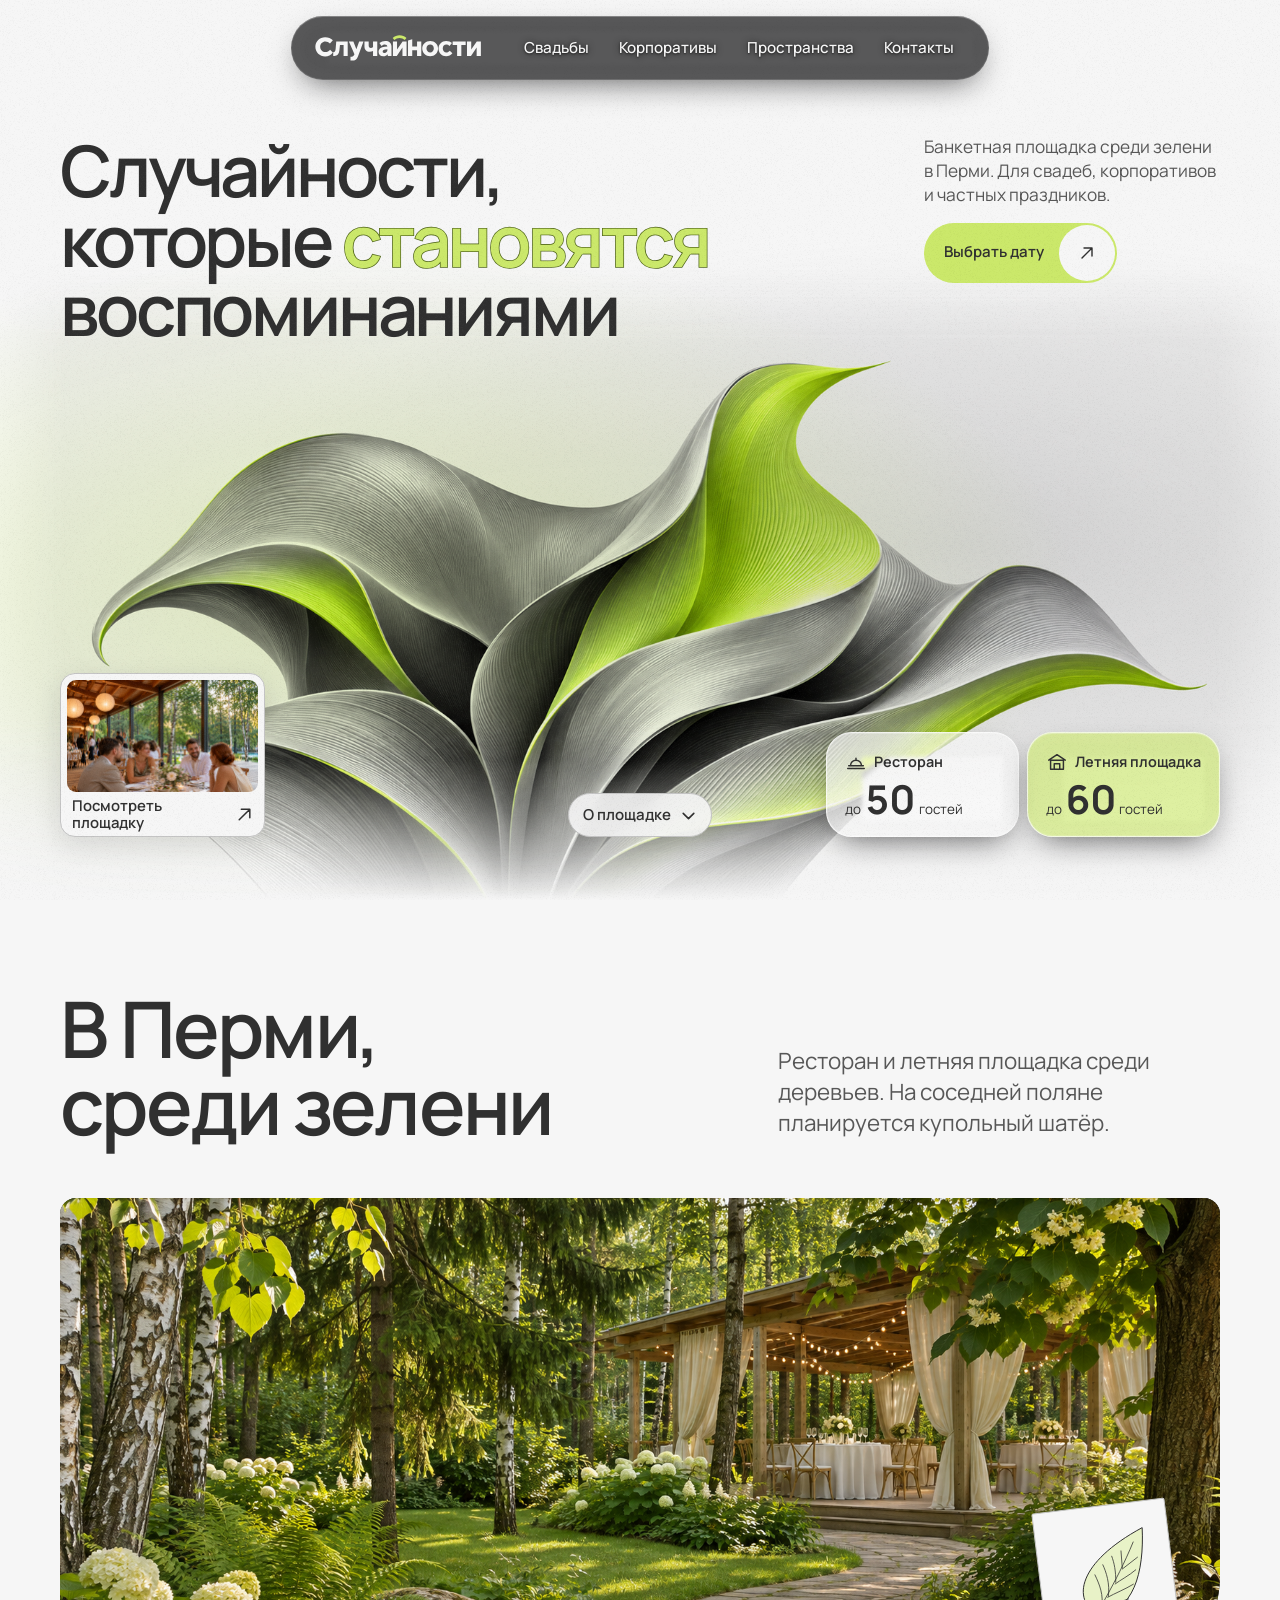
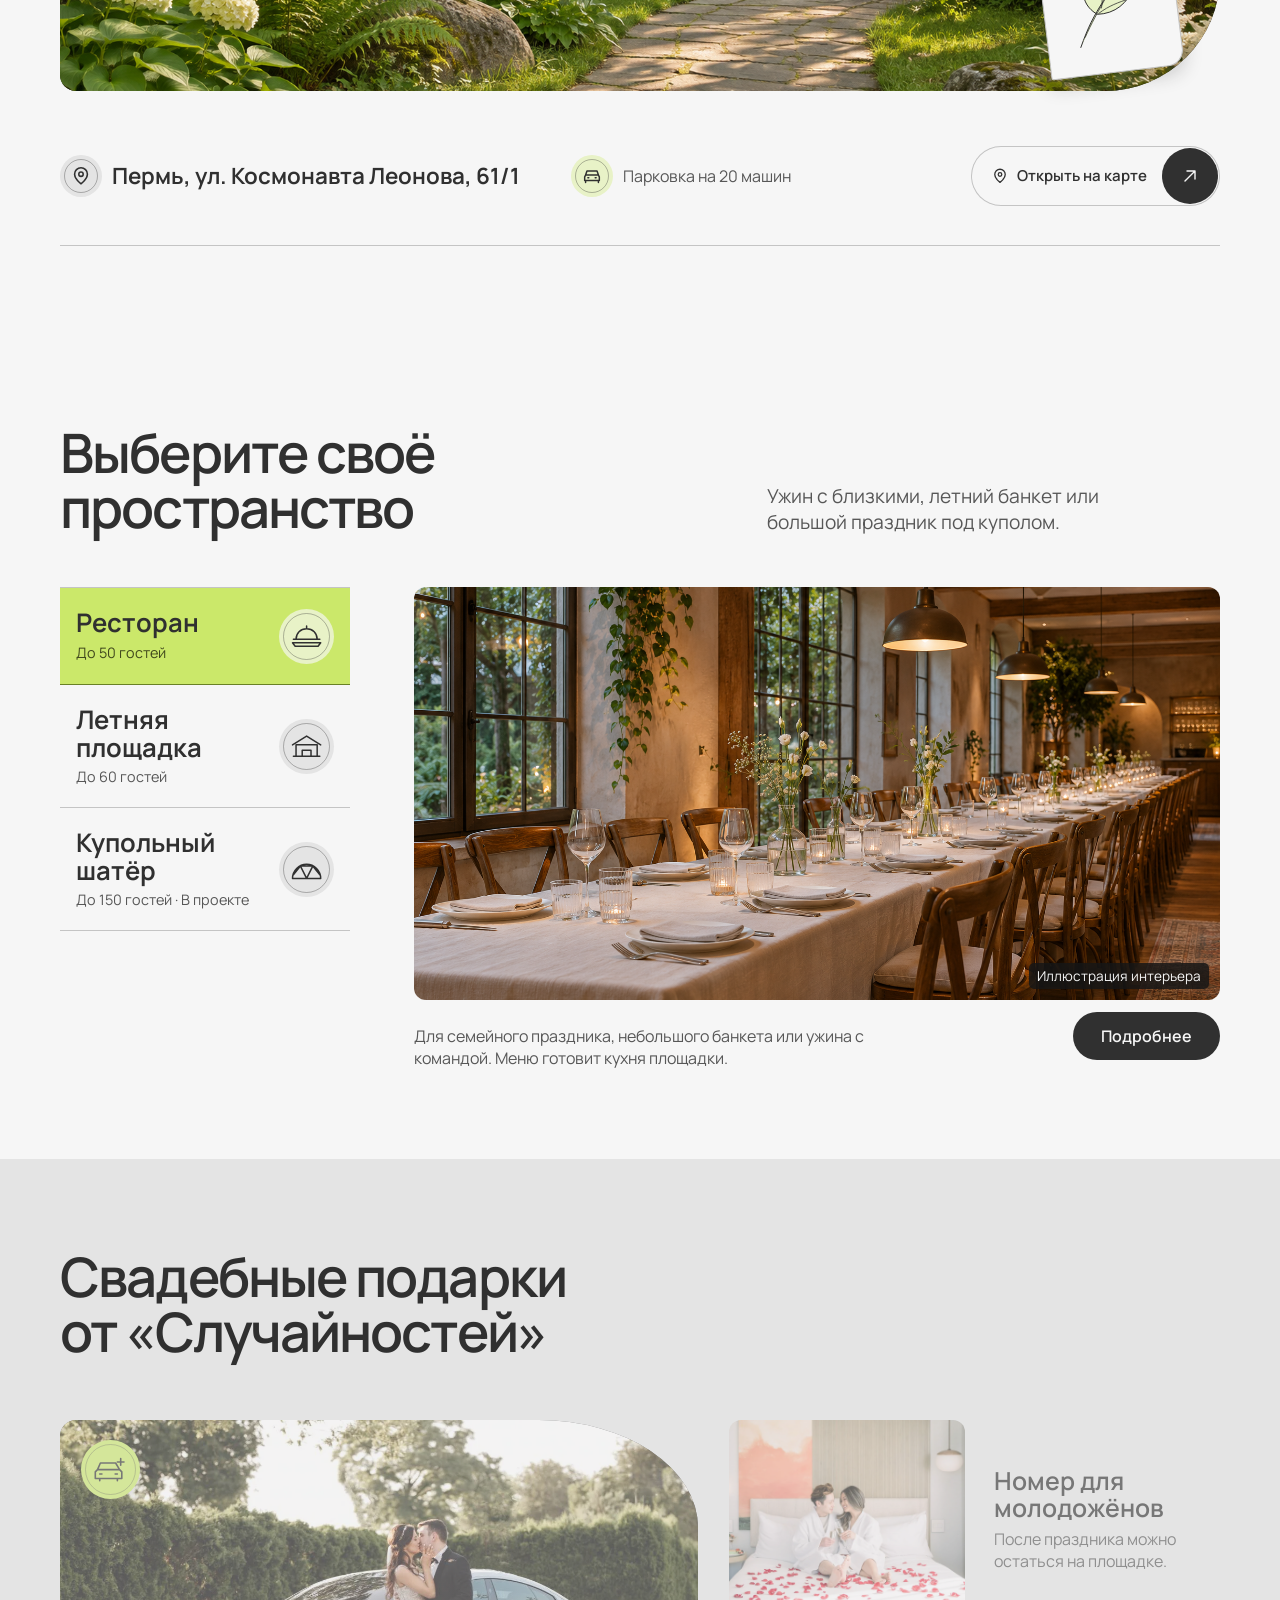
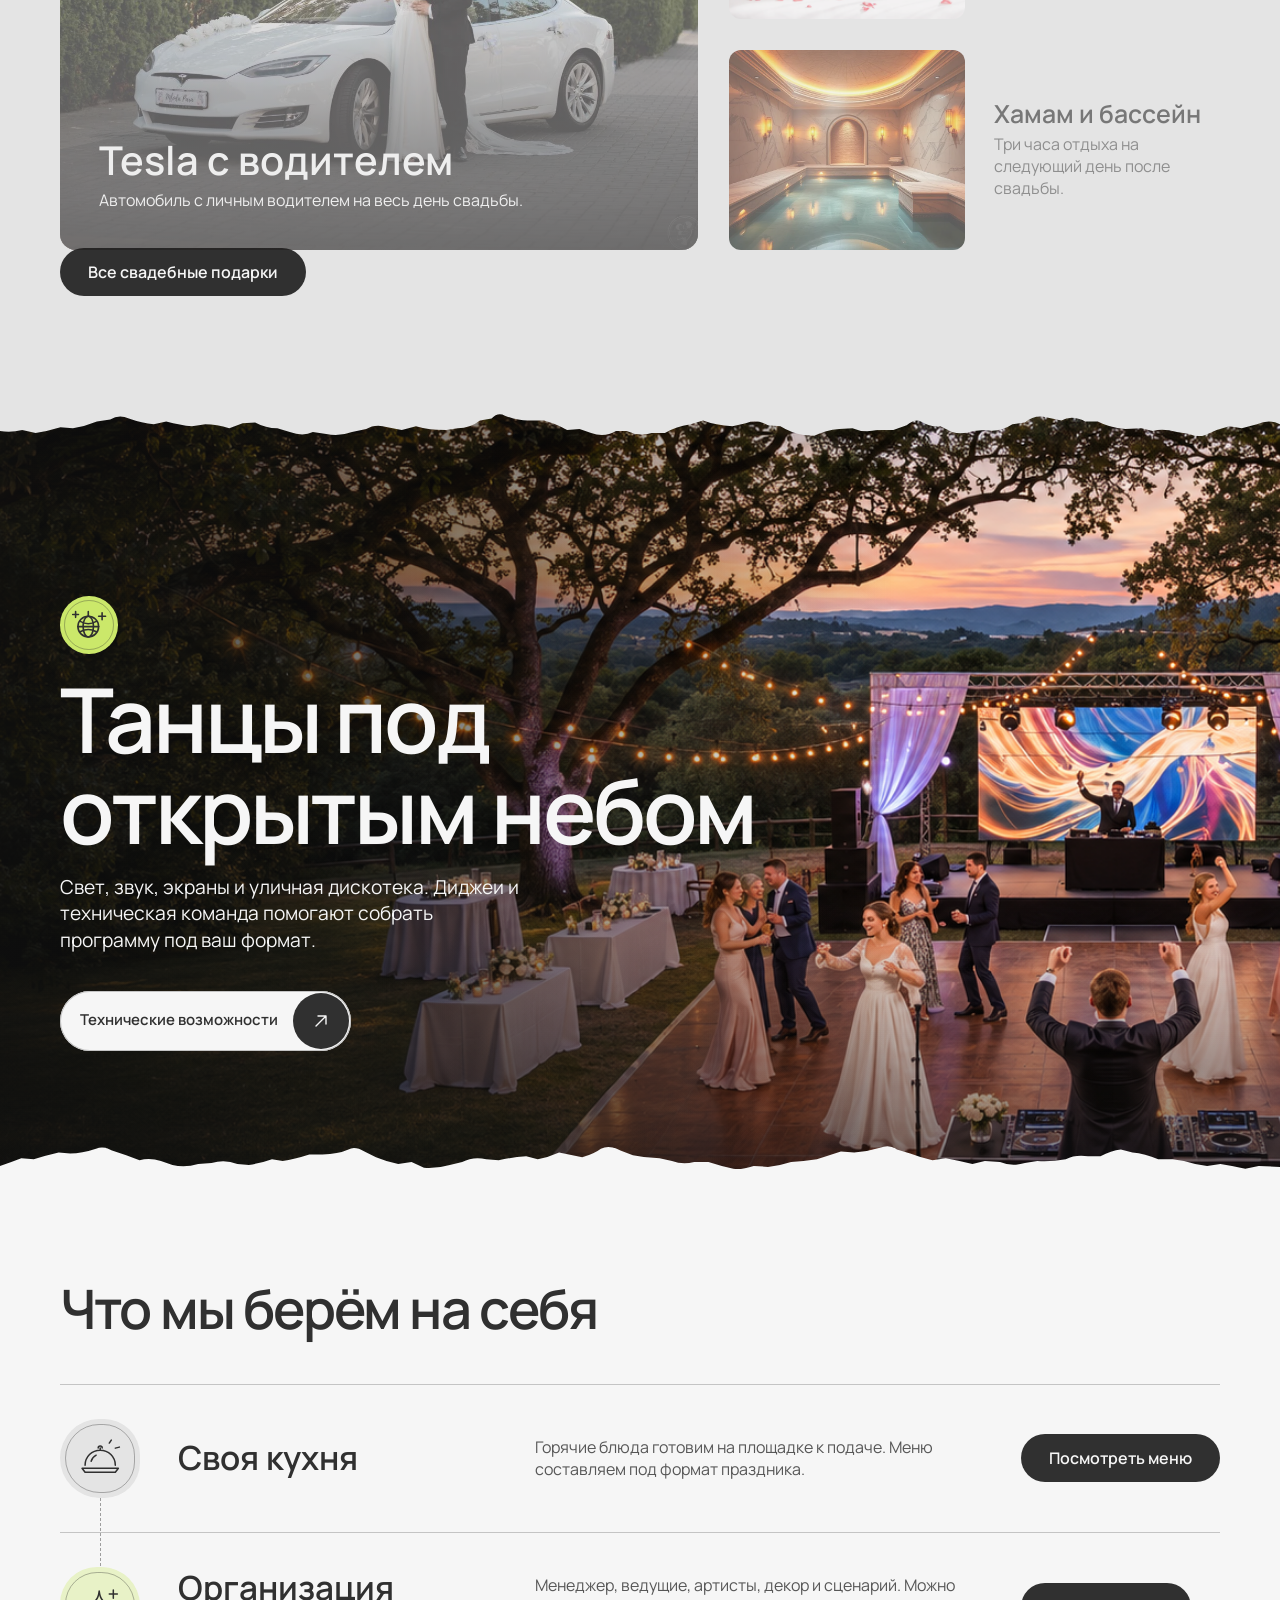
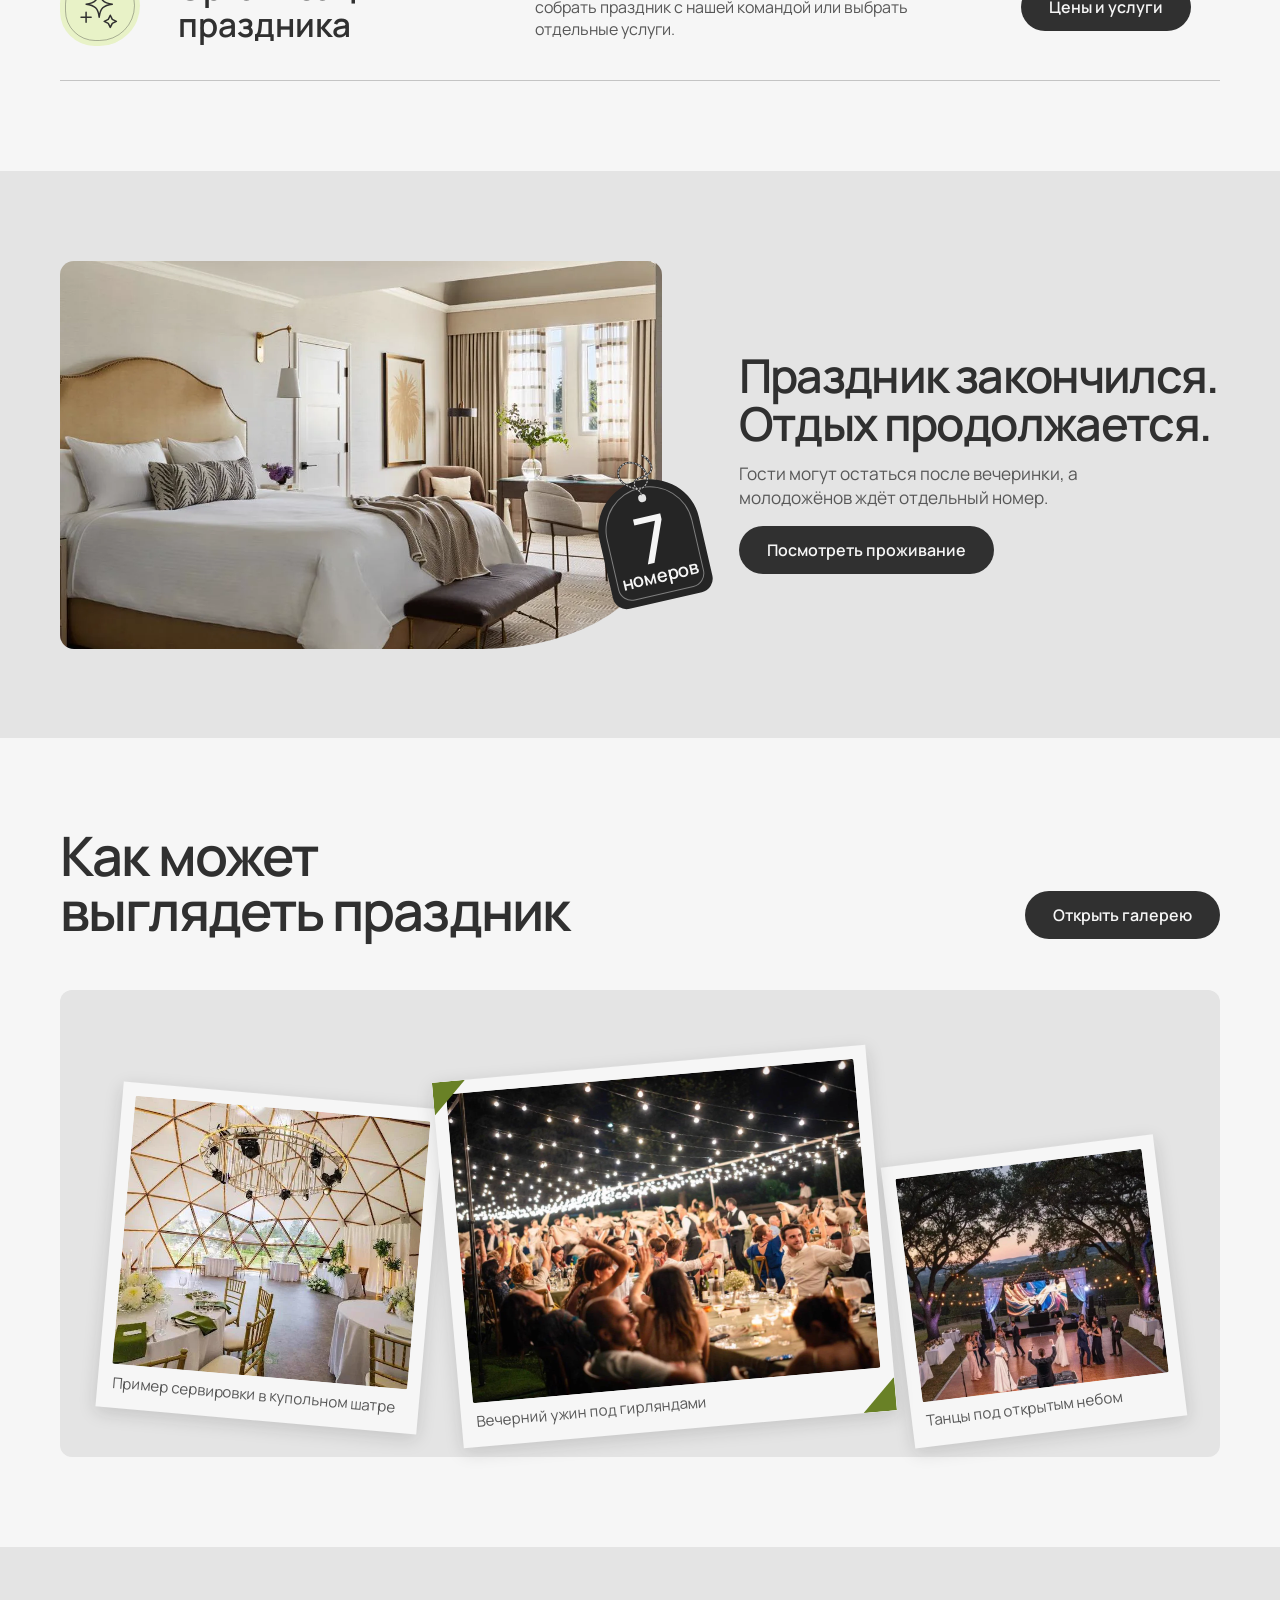
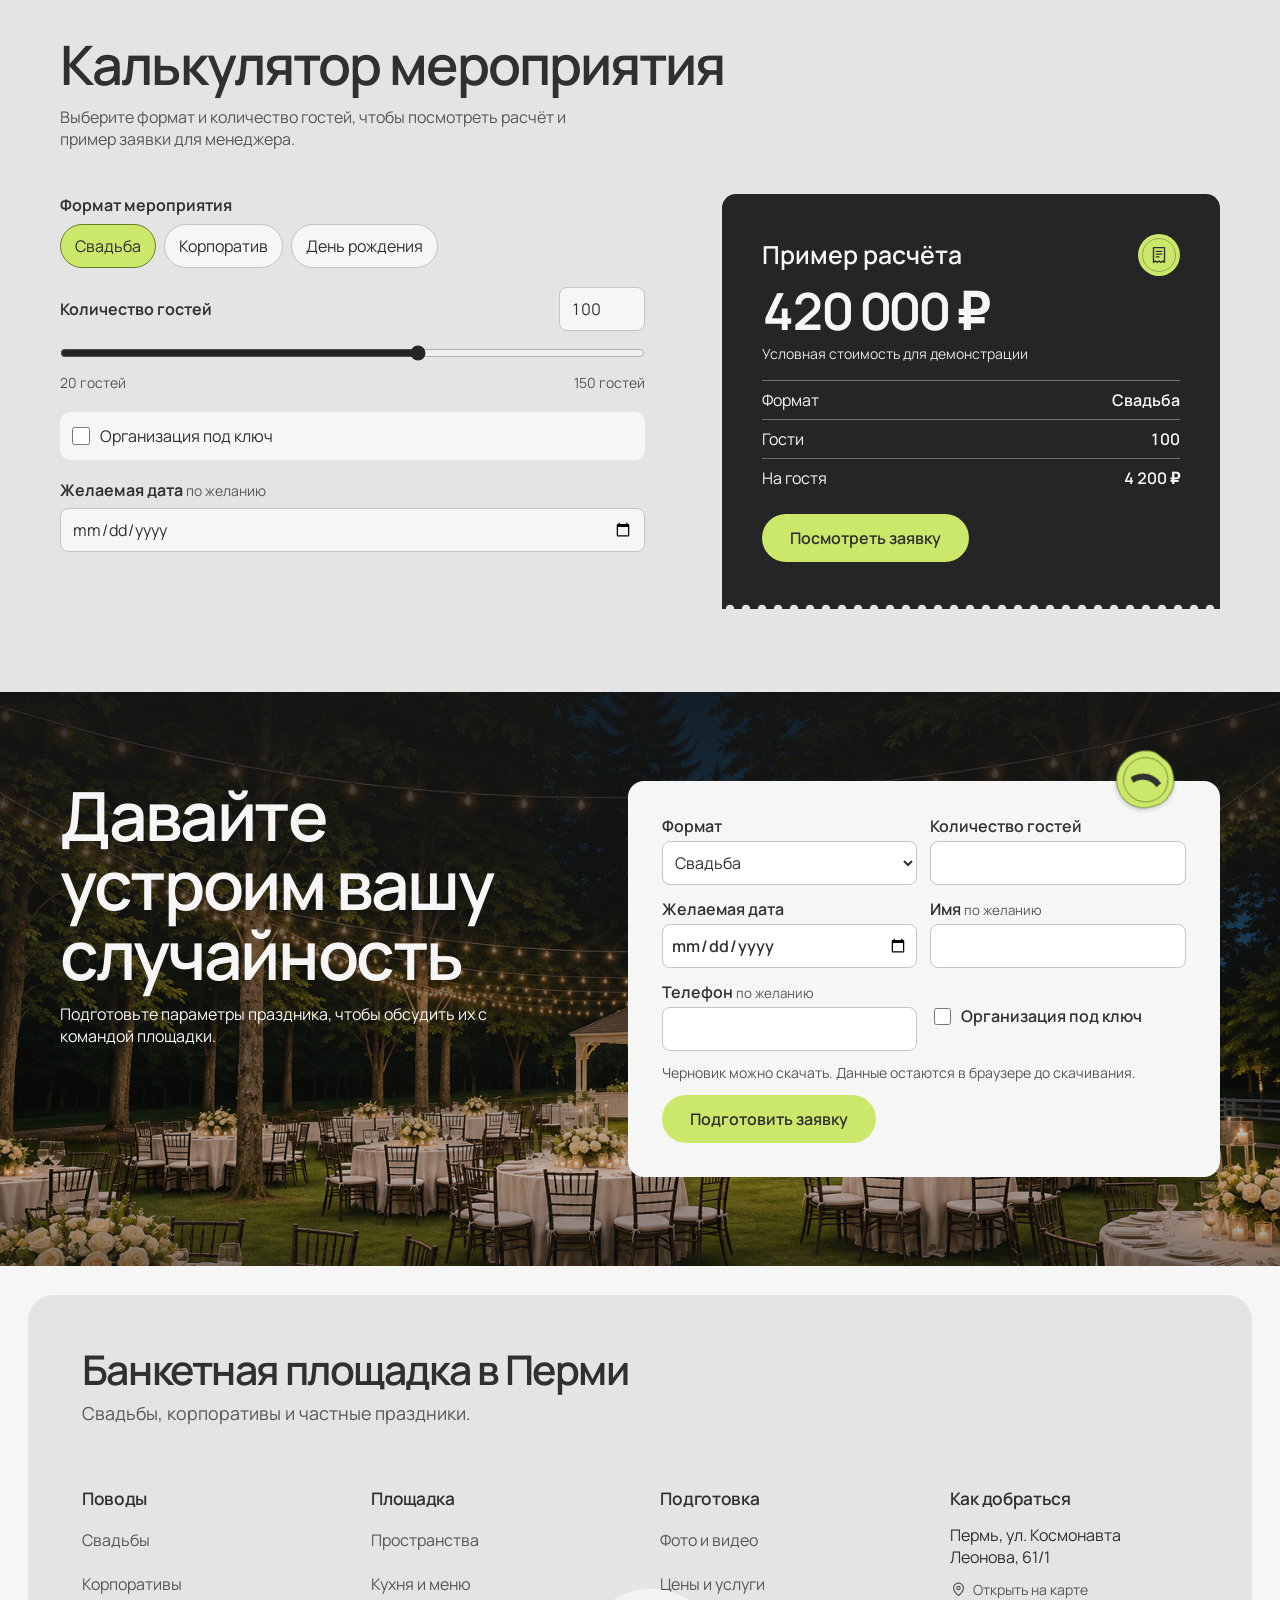
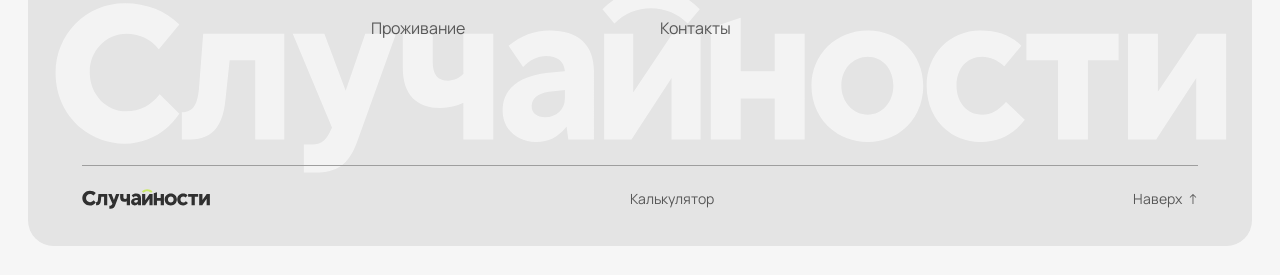
==== commit 657806a2: "Restore the full-height mobile hero and lime headline" ====
--- a/index.html
+++ b/index.html
@@ -12,7 +12,7 @@
   <link rel="preload" href="./prototype/fonts/manrope-cyrillic.woff2" as="font" type="font/woff2" crossorigin>
   <link rel="stylesheet" href="./prototype/fonts/fonts.css?v=2">
   <link rel="stylesheet" href="./prototype/site.css?v=18">
-  <link rel="stylesheet" href="prototype/hero-bloom.css?v=2">
+  <link rel="stylesheet" href="prototype/hero-bloom.css?v=3">
   <link rel="stylesheet" href="./prototype/calculator.css?v=6">
   <script src="./prototype/site.js?v=9" defer></script>
   <script src="./prototype/vendor/gsap.min.js" defer></script>
--- a/prototype/hero-bloom.css
+++ b/prototype/hero-bloom.css
@@ -56,7 +56,11 @@
   line-height: .98;
   letter-spacing: -.045em;
 }
-.bloom-word { color: #596f20; }
+.bloom-word {
+  color: var(--accent);
+  -webkit-text-stroke: 1.5px var(--focus);
+  paint-order: stroke fill;
+}
 
 .bloom-intro p { max-width: 29ch; margin-bottom: 16px; color: var(--muted); font-size: clamp(.98rem, 1.35vw, 1.2rem); }
 
@@ -105,14 +109,21 @@
 .bloom-bottom .hero-capacities { justify-self: end; }
 
 @media (max-width: 760px) {
-  .bloom-hero { min-height: auto; padding-block: max(134px, calc(env(safe-area-inset-top) + 111px)) clamp(40px, 9vw, 64px); }
+  .bloom-hero {
+    min-height: 100svh;
+    padding-block: max(clamp(120px, 16svh, 148px), calc(env(safe-area-inset-top) + 108px)) max(clamp(42px, 6.5svh, 68px), env(safe-area-inset-bottom));
+  }
   .bloom-content { grid-template-columns: minmax(0, 1fr); gap: 16px; }
   .bloom-content h1 { font-size: clamp(1.8rem, 7.8vw, 3.75rem); }
+  .bloom-word { -webkit-text-stroke-width: 1.25px; }
   .bloom-intro p { max-width: 35ch; margin-bottom: 12px; }
-  .bloom-hero::before { inset: 27% 0 0; }
-  .bloom-art { position: relative; inset: auto; order: 1; margin-top: 10px; }
+  .bloom-hero::before { inset: 38% 0 0; }
+  .bloom-art {
+    inset: auto 0 clamp(112px, 20svh, 190px);
+    mask-image: linear-gradient(transparent, black 17% 66%, transparent);
+  }
   .bloom-art img { position: static; width: 100%; translate: none; }
-  .bloom-bottom { order: 2; grid-template-columns: minmax(90px, 1fr) auto; column-gap: 8px; row-gap: 16px; margin-top: clamp(-64px, -11vw, -35px); }
+  .bloom-bottom { grid-template-columns: minmax(90px, 1fr) auto; column-gap: 8px; row-gap: 16px; margin-top: clamp(104px, 26vw, 182px); }
   .bloom-preview { width: min(100%, 168px); }
   .bloom-preview span { font-size: .79rem; }
   .bloom-preview svg { display: none; }
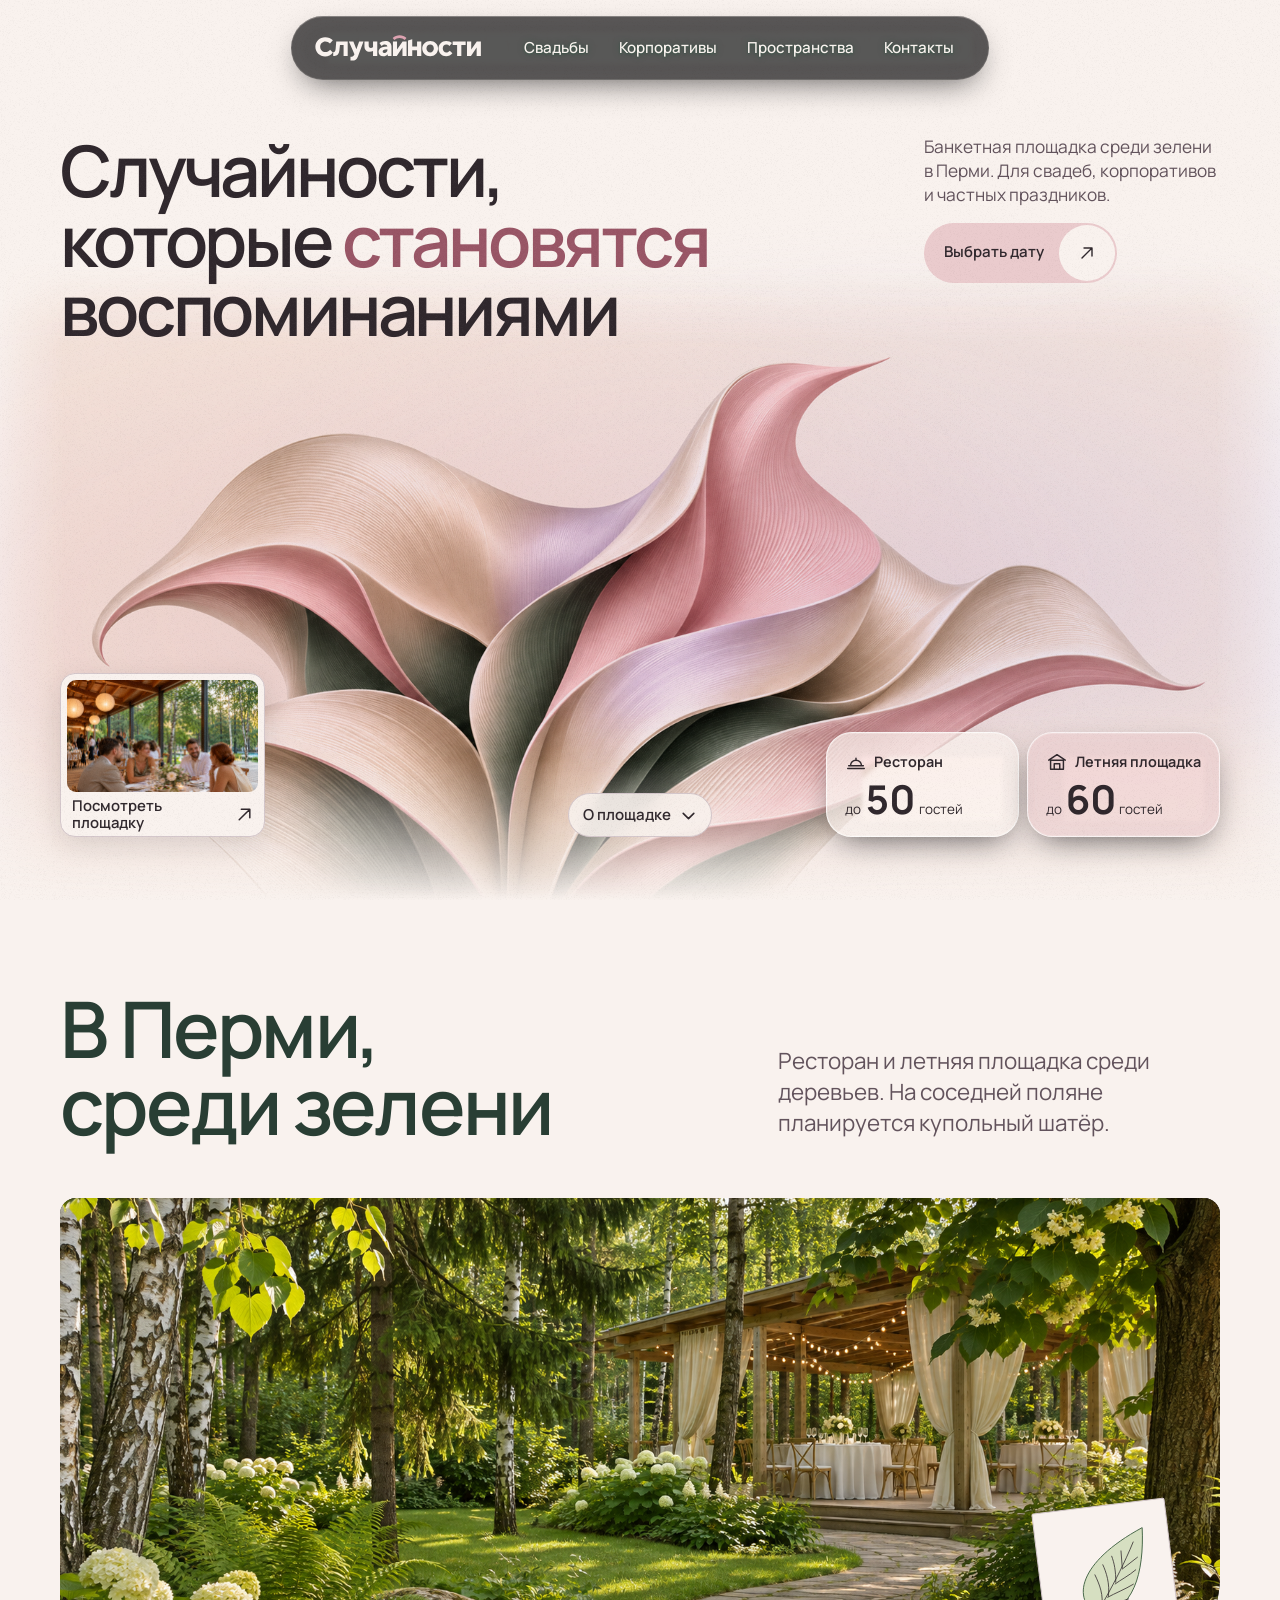
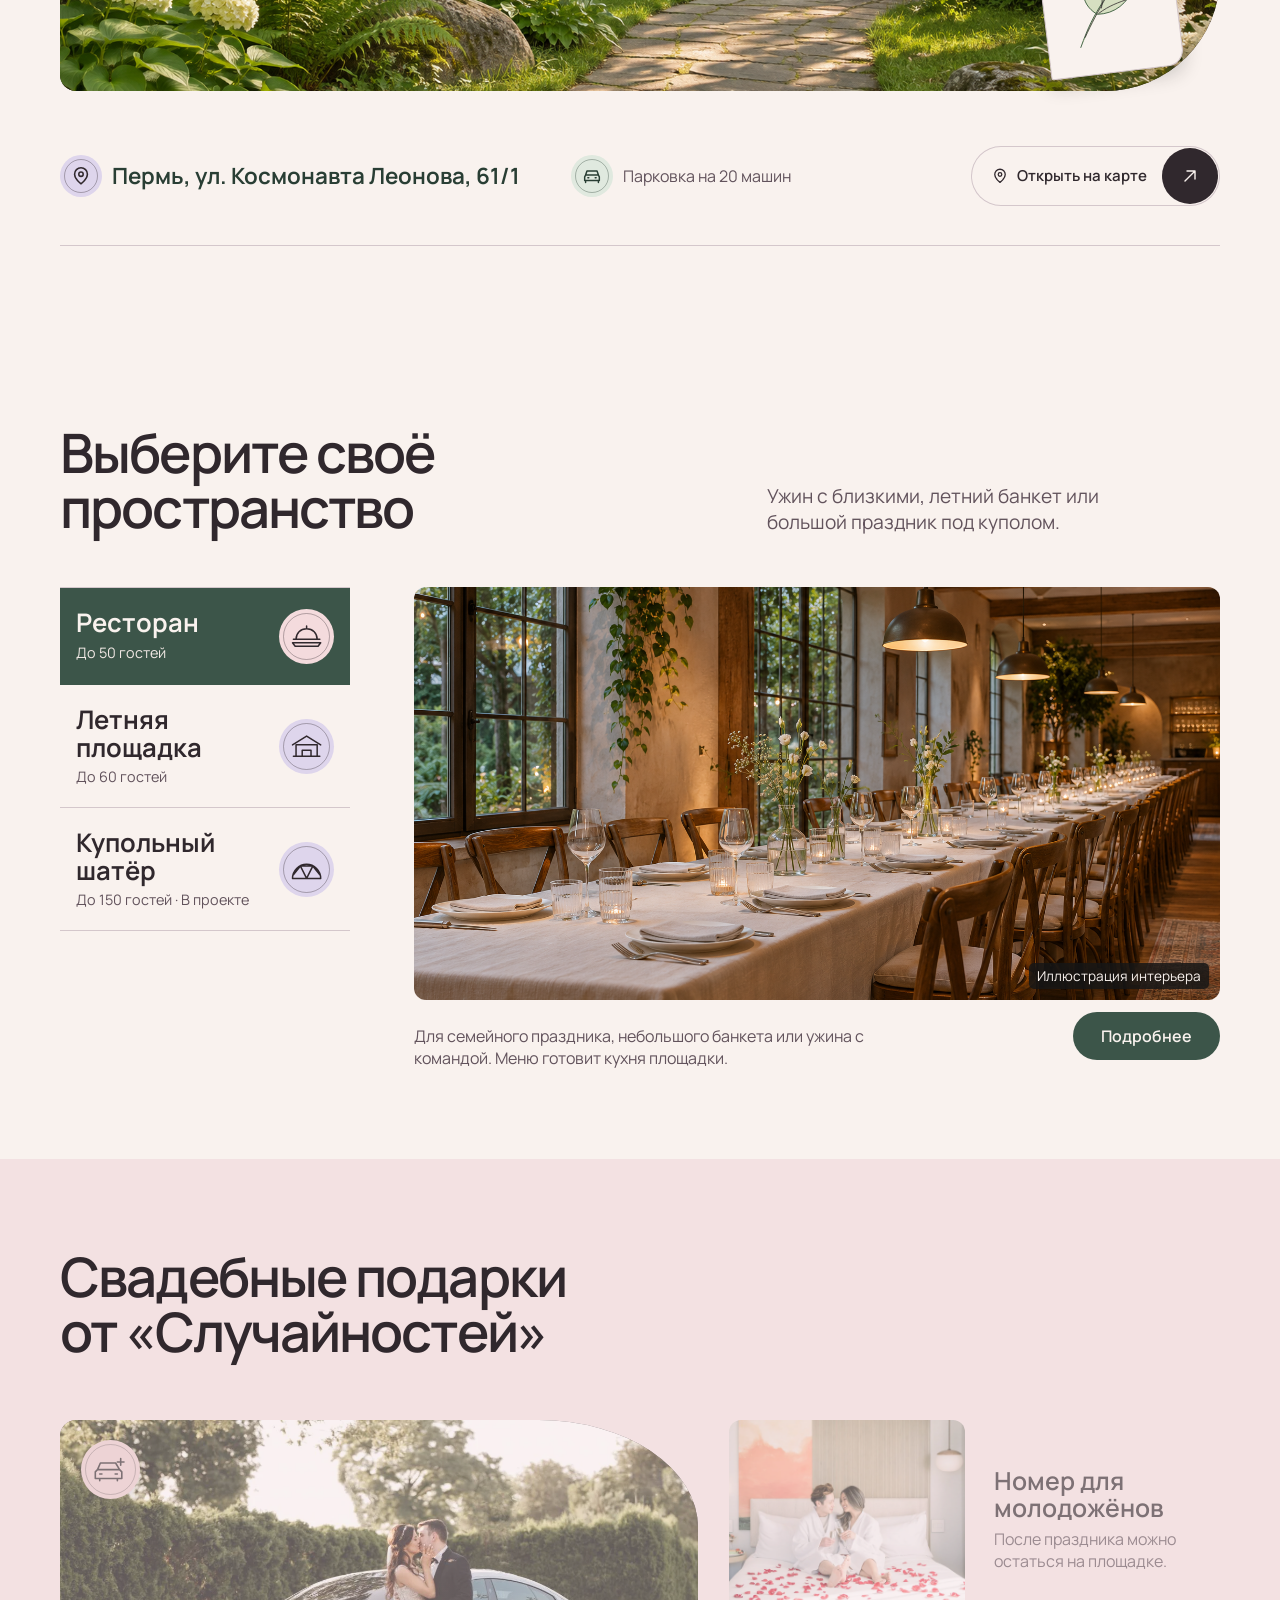
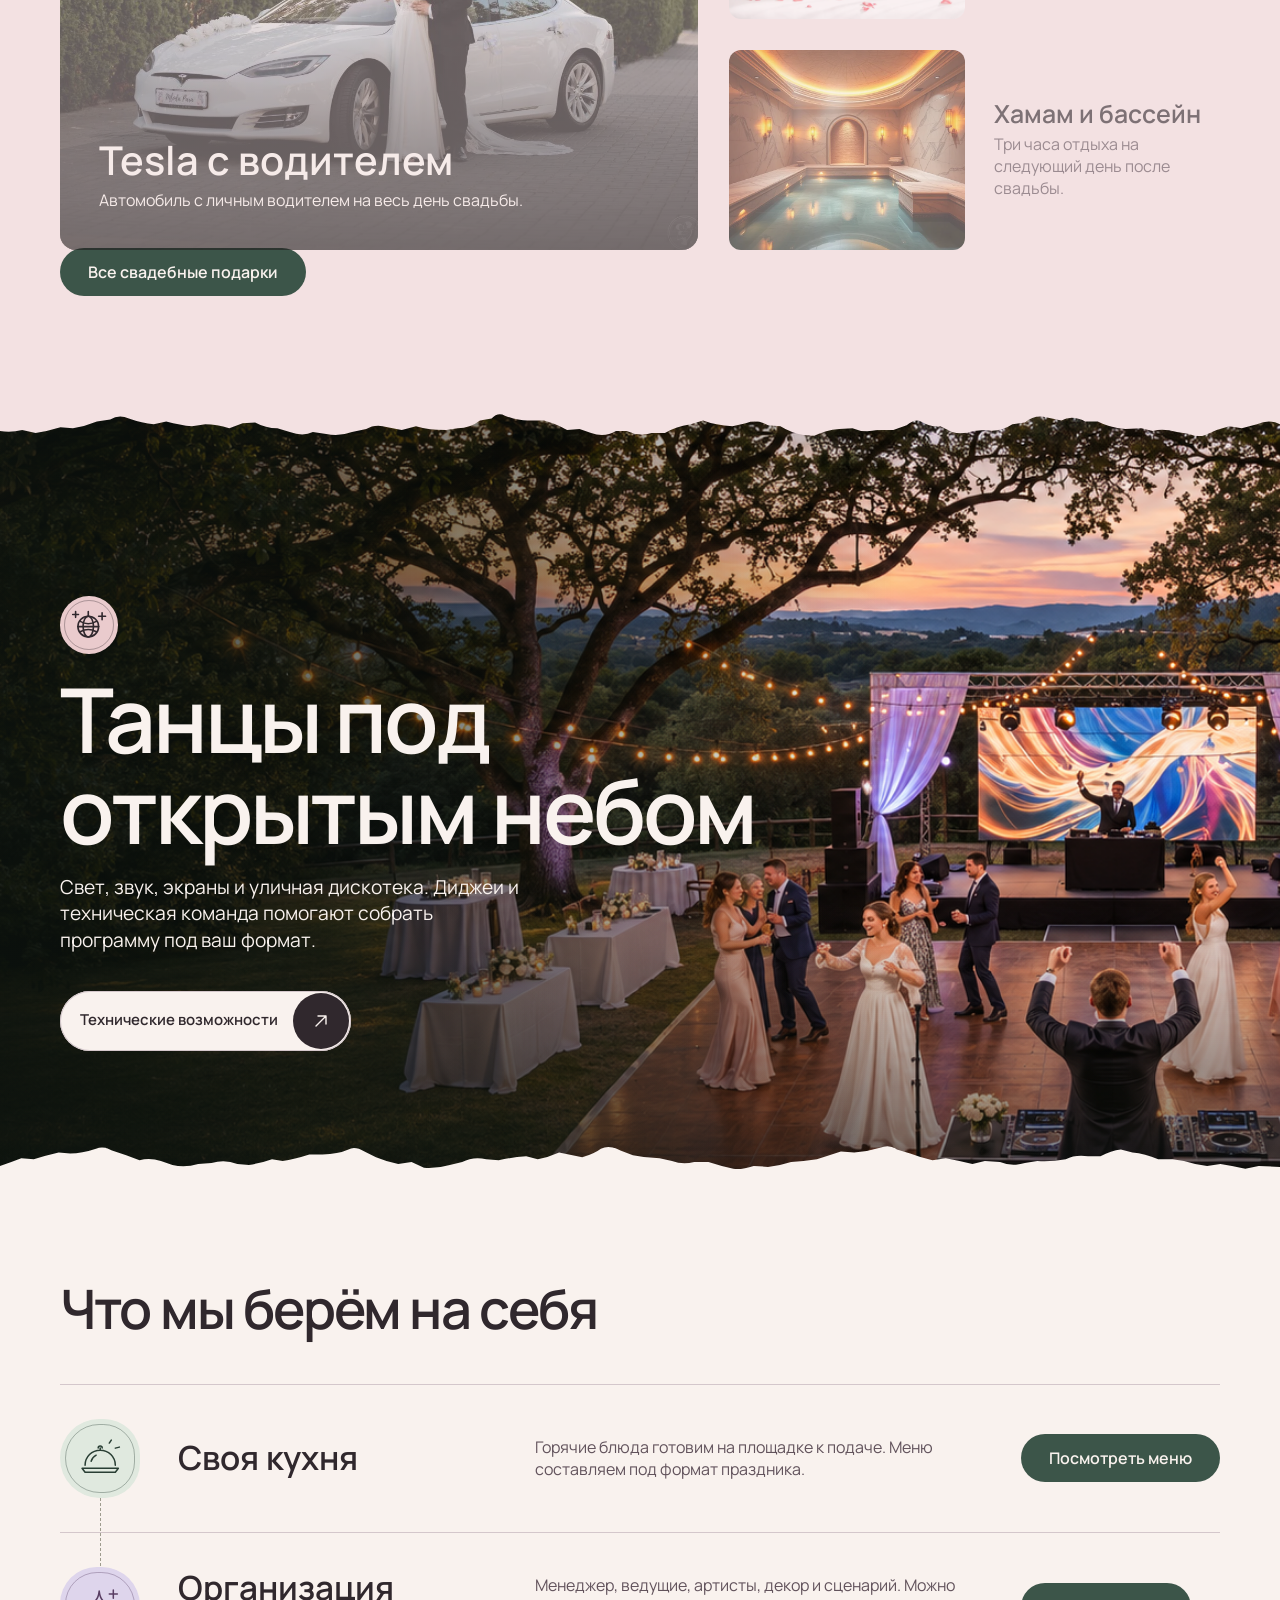
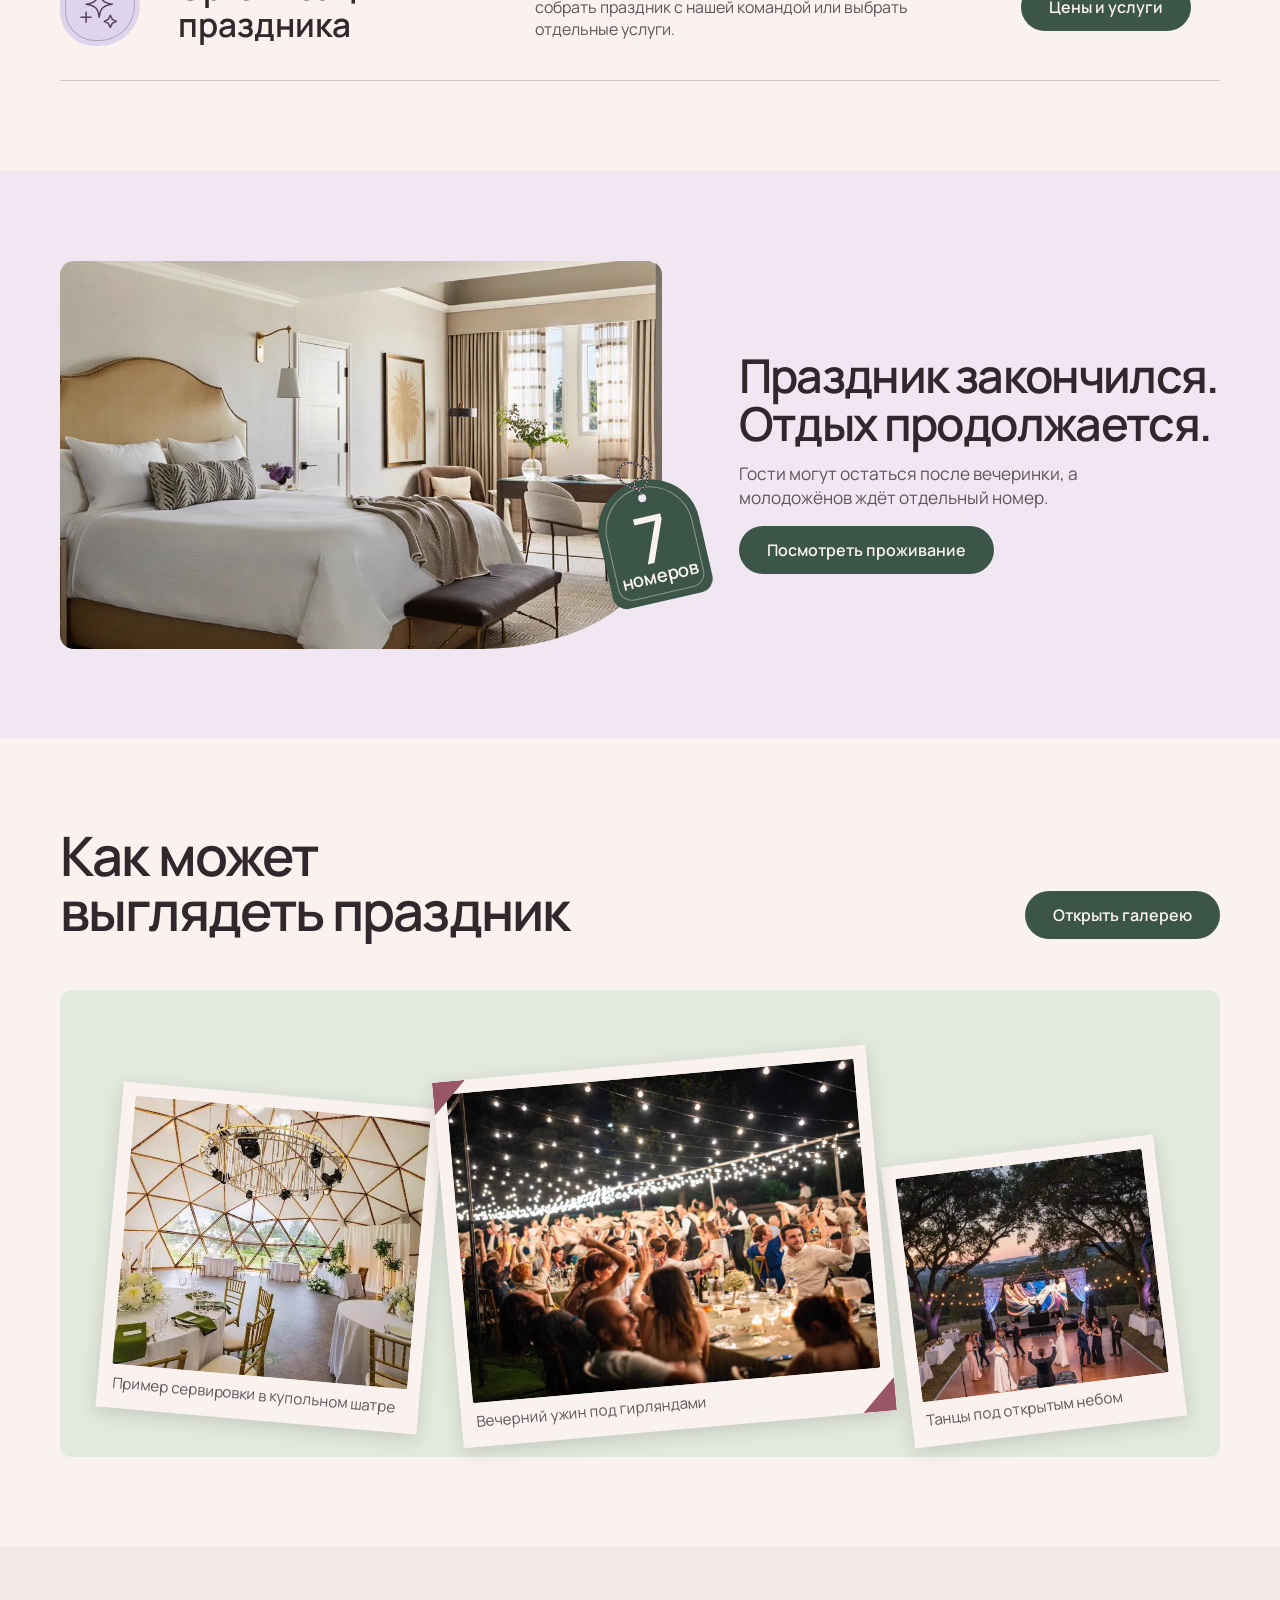
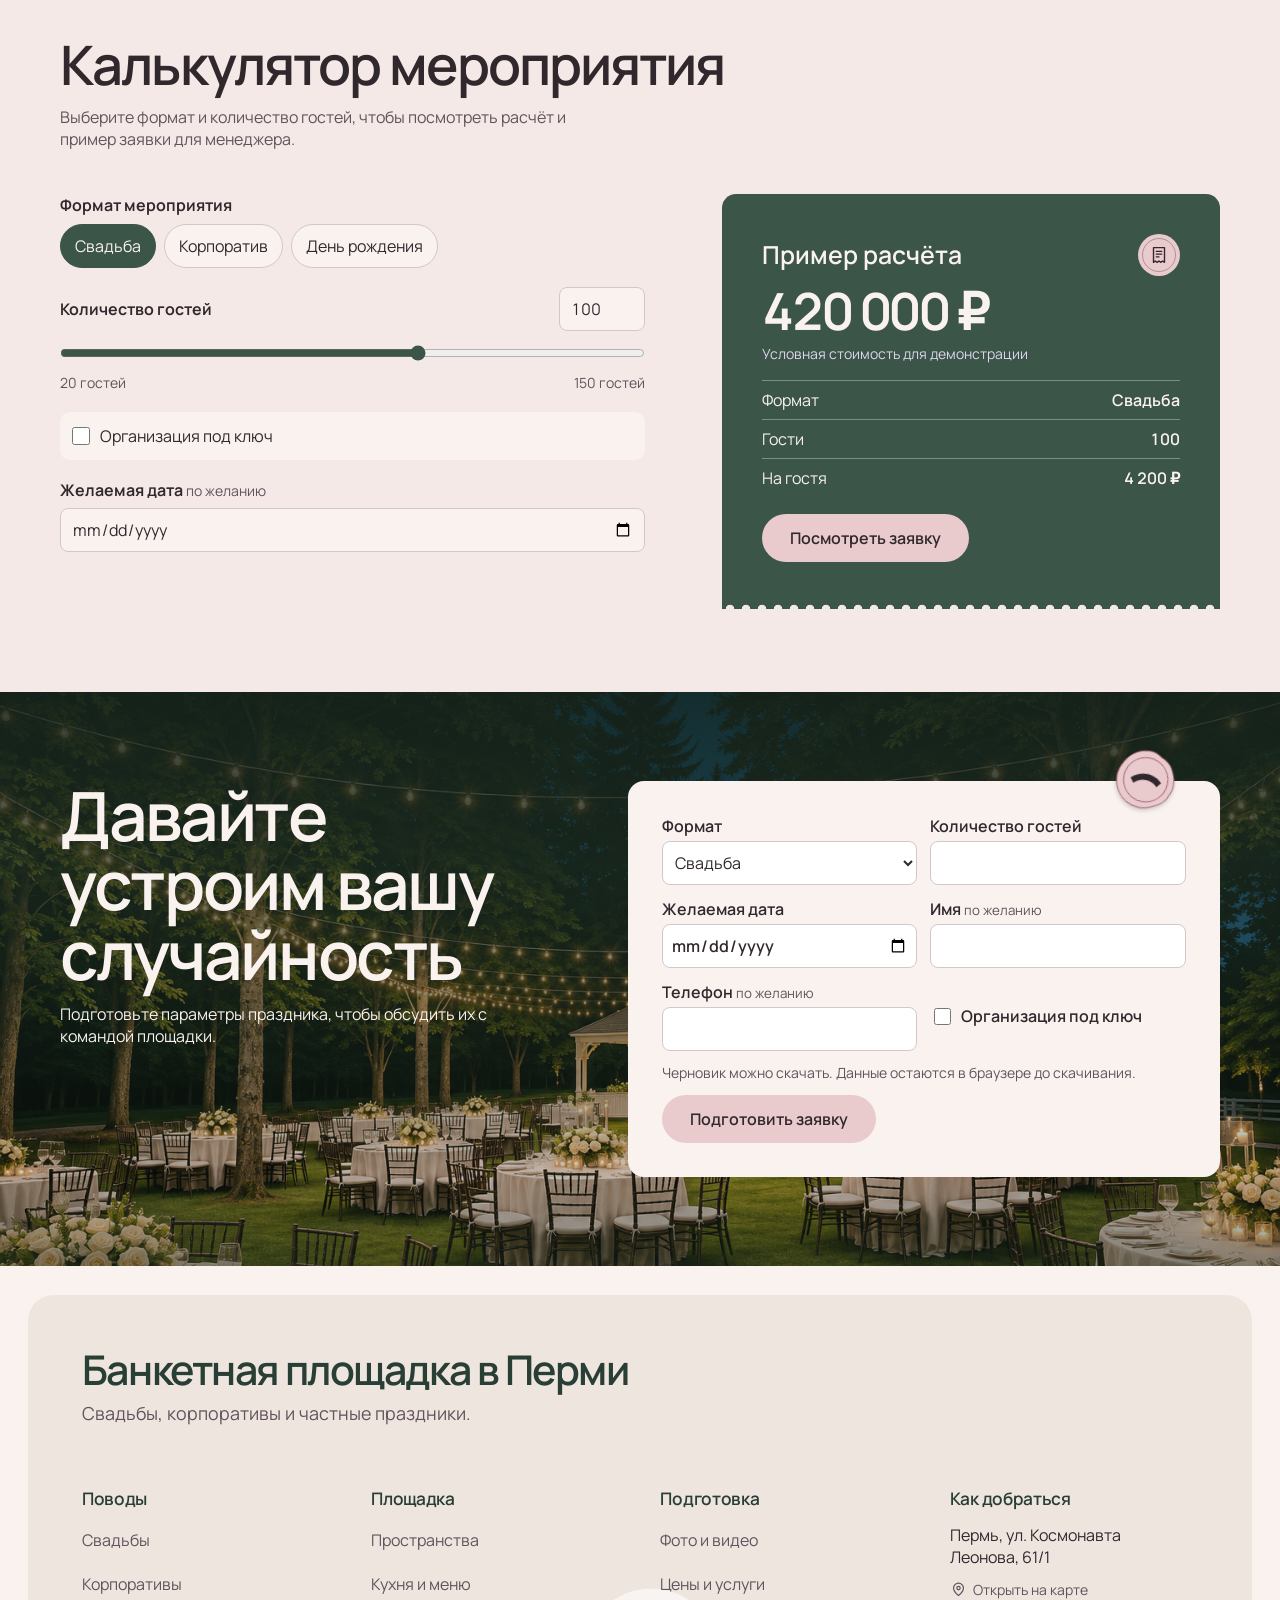
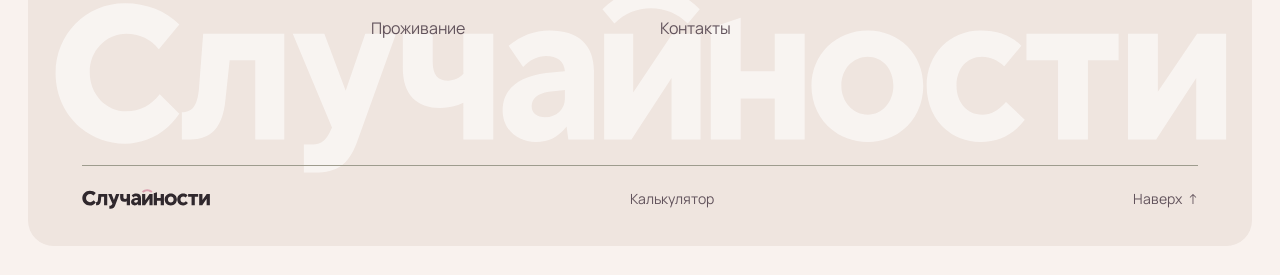
==== commit a0dc46d5: "Restore the original Banquet palette and soften the hero glow" ====
--- a/index.html
+++ b/index.html
@@ -3,17 +3,17 @@
 <head>
   <meta charset="utf-8">
   <meta name="viewport" content="width=device-width, initial-scale=1">
-  <meta name="theme-color" content="#303030">
+  <meta name="theme-color" content="#f9f2ee">
   <meta name="robots" content="noindex">
   <meta name="description" content="Банкетная площадка «Случайности» в Перми. Ресторан, летняя площадка и проект купольного шатра.">
   <title>Случайности · Банкетная площадка в Перми</title>
-  <link rel="preload" href="prototype/hero-bloom-wide.png" as="image">
-  <link rel="stylesheet" href="./prototype/site-effects.css?v=2">
+  <link rel="preload" href="prototype/hero-bloom-powder.png" as="image">
+  <link rel="stylesheet" href="./prototype/site-effects.css?v=3">
   <link rel="preload" href="./prototype/fonts/manrope-cyrillic.woff2" as="font" type="font/woff2" crossorigin>
   <link rel="stylesheet" href="./prototype/fonts/fonts.css?v=2">
-  <link rel="stylesheet" href="./prototype/site.css?v=18">
-  <link rel="stylesheet" href="prototype/hero-bloom.css?v=3">
-  <link rel="stylesheet" href="./prototype/calculator.css?v=6">
+  <link rel="stylesheet" href="./prototype/site.css?v=19">
+  <link rel="stylesheet" href="prototype/hero-bloom.css?v=4">
+  <link rel="stylesheet" href="./prototype/calculator.css?v=7">
   <script src="./prototype/site.js?v=9" defer></script>
   <script src="./prototype/vendor/gsap.min.js" defer></script>
   <script src="./prototype/vendor/ScrollTrigger.min.js" defer></script>
@@ -35,7 +35,7 @@
     <div class="nav-pill">
       <div class="nav-glass glass glass-nav" aria-hidden="true"></div>
       <a class="nav-logo" href="./" aria-label="Случайности, главная">
-        <img src="./prototype/wordmark-light.svg?v=2" width="1376" height="222" alt="">
+        <img src="./prototype/wordmark-light.svg?v=3" width="1376" height="222" alt="">
       </a>
       <nav class="nav-links" aria-label="Основное меню">
         <a class="nav-item" style="--i:0" href="./weddings/">Свадьбы</a>
@@ -48,7 +48,7 @@
   </header>
   <dialog class="nav-dialog" id="mobile-menu" aria-label="Меню">
     <div class="dialog-header">
-      <a href="./" aria-label="Случайности, главная"><img src="./prototype/wordmark-light.svg?v=2" width="1376" height="222" alt=""></a>
+      <a href="./" aria-label="Случайности, главная"><img src="./prototype/wordmark-light.svg?v=3" width="1376" height="222" alt=""></a>
       <button class="icon-button" type="button" data-close autofocus aria-label="Закрыть меню"><svg viewBox="0 0 24 24" aria-hidden="true"><path d="m6 6 12 12M18 6 6 18"/></svg></button>
     </div>
     <nav aria-label="Все страницы">
@@ -69,7 +69,7 @@
   <main id="main">
     <section class="bloom-hero" aria-labelledby="hero-title">
       <div class="bloom-art" aria-hidden="true">
-        <img src="prototype/hero-bloom-wide.png" width="1774" height="887" fetchpriority="high" alt="">
+        <img src="prototype/hero-bloom-powder.png" width="1774" height="887" fetchpriority="high" alt="">
       </div>
       <div class="frame bloom-content">
         <h1 id="hero-title">Случайности,<br>которые <span class="bloom-word">становятся</span><br>воспоминаниями</h1>
@@ -107,7 +107,7 @@
           <canvas class="woodland-canvas" data-woodland aria-hidden="true" hidden></canvas>
         </figure>
         <div class="location-press" aria-hidden="true">
-          <svg class="pressed-leaf" viewBox="0 0 132 159" fill="none" aria-hidden="true" focusable="false"><path d="M24 146c12-24 20-36 35-54M49 108C21 87 32 43 116 10c-4 54-23 102-67 98Z" fill="var(--accent-soft)" stroke="var(--ink)" stroke-width="1.15" stroke-linejoin="round"/><path d="M31 134c18-31 44-58 72-108M55 101c5-15 1-29-3-41m13 28c4-15 1-30-2-39m13 23c2-13 1-24-1-32m11 16 1-21M51 107c14-8 25-10 38-13m-25-5c10-4 22-7 33-12m-22-3c7-4 18-8 27-14m-16-3 20-12" stroke="var(--ink)" stroke-width=".9" stroke-linecap="round"/></svg>
+          <svg class="pressed-leaf" viewBox="0 0 132 159" fill="none" aria-hidden="true" focusable="false"><path d="M24 146c12-24 20-36 35-54M49 108C21 87 32 43 116 10c-4 54-23 102-67 98Z" fill="#d6dfc1" stroke="#4a694b" stroke-width="1.15" stroke-linejoin="round"/><path d="M31 134c18-31 44-58 72-108M55 101c5-15 1-29-3-41m13 28c4-15 1-30-2-39m13 23c2-13 1-24-1-32m11 16 1-21M51 107c14-8 25-10 38-13m-25-5c10-4 22-7 33-12m-22-3c7-4 18-8 27-14m-16-3 20-12" stroke="var(--ink)" stroke-width=".9" stroke-linecap="round"/></svg>
         </div>
       </div>
       <div class="location-address">
@@ -382,9 +382,9 @@
           <a class="footer-link footer-map" href="https://yandex.ru/maps/?text=%D0%9F%D0%B5%D1%80%D0%BC%D1%8C%2C%20%D1%83%D0%BB.%20%D0%9A%D0%BE%D1%81%D0%BC%D0%BE%D0%BD%D0%B0%D0%B2%D1%82%D0%B0%20%D0%9B%D0%B5%D0%BE%D0%BD%D0%BE%D0%B2%D0%B0%2C%2061%2F1" target="_blank" rel="noopener"><svg viewBox="0 0 24 24" fill="none" stroke="currentColor" stroke-width="1.7" stroke-linejoin="round" aria-hidden="true" focusable="false"><path d="M19 10c0 5-7 10.5-7 10.5S5 15 5 10a7 7 0 1 1 14 0Z"/><circle cx="12" cy="10" r="2.4"/></svg> Открыть на карте</a>
         </div>
       </nav>
-      <img class="footer-watermark" src="./prototype/wordmark.svg?v=2" width="1376" height="222" alt="" loading="lazy" decoding="async">
+      <img class="footer-watermark" src="./prototype/wordmark.svg?v=3" width="1376" height="222" alt="" loading="lazy" decoding="async">
       <div class="footer-bottom">
-        <a class="footer-brand" href="./"><img src="./prototype/wordmark.svg?v=2" width="1376" height="222" alt="Случайности, главная"></a>
+        <a class="footer-brand" href="./"><img src="./prototype/wordmark.svg?v=3" width="1376" height="222" alt="Случайности, главная"></a>
         <a class="footer-link" href="./#event-calculator">Калькулятор</a>
         <a class="footer-link footer-top" href="#top">Наверх <span aria-hidden="true">↑</span></a>
       </div>
--- a/prototype/site-effects.css
+++ b/prototype/site-effects.css
@@ -35,7 +35,7 @@
 /* The DIGITAL EVENTS navigation glass uses an independent backdrop layer. */
 :root {
   --de-void: #0a0a0b;
-  --de-white: #f6f6f6;
+  --de-white: #f9f2ee;
   --de-line: rgba(255, 255, 255, .08);
 }
 
--- a/prototype/site.css
+++ b/prototype/site.css
@@ -1,17 +1,20 @@
 :root {
   color-scheme: light;
-  --paper: #f6f6f6;
-  --surface: #e4e4e4;
-  --mid-gray: #9e9e9e;
-  --ink: #303030;
-  --accent: #cbe86a;
-  --graphite: #252525;
-  --muted: #575757;
-  --line: #c4c4c4;
-  --accent-soft: #e8f2c7;
-  --accent-strong: #698126;
-  --focus: #52671c;
-  --photo-shade: #161616;
+  --paper: #f9f2ee;
+  --surface: #ded5ec;
+  --mid-gray: #9e9c8e;
+  --ink: #30282d;
+  --accent: #eacbcd;
+  --graphite: #3c5549;
+  --muted: #62535c;
+  --line: #d4c7cb;
+  --accent-soft: #f4dbdd;
+  --accent-strong: #995666;
+  --focus: #795068;
+  --photo-shade: #131a16;
+  --sage-dark: #293e34;
+  --gift-surface: #f3e1e2;
+  --stay-surface: #f0e7f3;
   --ease-out-expo: cubic-bezier(.16, 1, .3, 1);
   --frame: min(1480px, calc(100% - clamp(36px, 9.4vw, 160px)));
   --display-face: Gilroy, Manrope, "Segoe UI", sans-serif;
@@ -113,10 +116,10 @@
   max-width: none;
   max-height: calc(100dvh - max(32px, env(safe-area-inset-top) + env(safe-area-inset-bottom)));
   padding: clamp(18px, 3.1vw, 40px) clamp(18px, 4.2vw, 60px);
-  border: 1px solid rgb(246 246 246 / .24);
+  border: 1px solid rgb(249 242 238 / .24);
   border-radius: 24px;
   color: var(--paper);
-  background: var(--ink);
+  background: linear-gradient(145deg, #354b3e, #222f27 70%);
   overscroll-behavior: contain;
 }
 html:has(.nav-dialog[open]) { overflow: hidden; }
@@ -132,7 +135,7 @@
   gap: clamp(9px, 2.4vw, 29px);
   min-height: 44px;
   padding-block: clamp(6px, 1vw, 10px);
-  border-bottom: 1px solid rgb(246 246 246 / .21);
+  border-bottom: 1px solid rgb(249 242 238 / .21);
   font: 650 clamp(1.45rem, 5.4vw, 2.9rem) / 1.05 var(--display-face);
   letter-spacing: -.035em;
   text-decoration: none;
@@ -146,7 +149,7 @@
 .dialog-bottom svg { width: 16px; height: 16px; }
 .icon-button, .photo-controls button { display: grid; place-items: center; width: 44px; height: 44px; border: 1px solid rgb(255 255 255 / .4); border-radius: 50%; background: transparent; cursor: pointer; }
 .icon-button svg { width: 24px; height: 24px; fill: none; stroke: currentColor; stroke-width: 1.6; }
-.dialog-header .icon-button:hover { background: rgb(246 246 246 / .1); }
+.dialog-header .icon-button:hover { background: rgb(249 242 238 / .1); }
 @media (max-height: 650px) {
   .nav-dialog { padding-block: 10px; }
   .nav-dialog nav { margin-block: 5px 8px; }
@@ -175,9 +178,9 @@
   text-decoration: none;
 }
 .hero-capacity.glass,
-.glass-svg .hero-capacity.glass { background: rgb(246 246 246 / .69); }
+.glass-svg .hero-capacity.glass { background: rgb(249 242 238 / .69); }
 .hero-capacity.glass:last-child,
-.glass-svg .hero-capacity.glass:last-child { background: rgb(203 232 106 / .62); }
+.glass-svg .hero-capacity.glass:last-child { background: rgb(234 203 205 / .62); }
 .hero-capacity:hover .hero-capacity-title { text-decoration: underline; }
 .hero-capacity-title { display: flex; align-items: center; gap: 7px; font-size: clamp(.9rem, 1.1vw, 1rem); font-weight: 650; line-height: 1.12; }
 .hero-capacity-title svg { flex: none; width: 22px; height: 22px; color: var(--ink); }
@@ -207,11 +210,11 @@
 }
 .primary { color: var(--ink); background: var(--accent); cursor: pointer; }
 .primary:hover { background: var(--accent-soft); }
-.primary.tonal { color: var(--paper); background: var(--ink); }
-.primary.tonal:hover { background: var(--photo-shade); }
+.primary.tonal { color: var(--paper); background: var(--graphite); }
+.primary.tonal:hover { background: var(--sage-dark); }
 .plain-button { transition: none; }
-.secondary { border: 1px solid rgb(246 246 246 / .64); background: rgb(48 48 48 / .33); }
-.secondary:hover { background: rgb(48 48 48 / .73); }
+.secondary { border: 1px solid rgb(249 242 238 / .64); background: rgb(48 40 45 / .33); }
+.secondary:hover { background: rgb(48 40 45 / .73); }
 .paper-edge {
   position: absolute;
   z-index: 0;
@@ -233,7 +236,7 @@
 .text-link:hover { text-decoration-color: currentColor; }
 .location { background: var(--paper); }
 .location-heading { display: grid; grid-template-columns: minmax(0, 1.55fr) minmax(0, 1fr); align-items: end; gap: 15px 34px; margin-bottom: clamp(26px, 4.2vw, 62px); }
-.location-heading h2 { max-width: none; color: var(--ink); font-size: clamp(2.7rem, 6.1vw, 6.4rem); line-height: .99; }
+.location-heading h2 { max-width: none; color: var(--sage-dark); font-size: clamp(2.7rem, 6.1vw, 6.4rem); line-height: .99; }
 .location-heading h2 span { display: block; }
 .location-heading p { max-width: 32ch; padding-bottom: .25em; font-size: clamp(1.05rem, 1.75vw, 1.42rem); color: var(--muted); }
 .location-view { position: relative; isolation: isolate; margin-bottom: clamp(10px, 1.3vw, 19px); }
@@ -258,7 +261,7 @@
 .woodland-canvas { position: absolute; inset: 0; width: 100%; height: 100%; pointer-events: none; }
 address { font-style: normal; }
 .location-address { display: flex; flex-wrap: wrap; align-items: center; gap: 10px clamp(18px, 4vw, 60px); padding-block: clamp(20px, 3vw, 42px); border-bottom: 1px solid var(--line); }
-.location-address address { color: var(--ink); font-size: clamp(1.05rem, 1.75vw, 1.65rem); font-weight: 650; line-height: 1.25; }
+.location-address address { color: var(--sage-dark); font-size: clamp(1.05rem, 1.75vw, 1.65rem); font-weight: 650; line-height: 1.25; }
 .location-address p { flex: 1 0 auto; color: var(--muted); }
 .location-address :is(address, p) { display: flex; align-items: center; gap: 10px; }
 .detail-icon {
@@ -274,7 +277,7 @@
 }
 .detail-icon::before { content: ''; position: absolute; inset: 4px; border: 1px solid currentColor; border-radius: inherit; opacity: .34; }
 .detail-icon svg { width: 22px; height: 22px; }
-.location-address p .detail-icon { background: var(--accent-soft); }
+.location-address p .detail-icon { color: var(--sage-dark); background: #e0e9df; }
 .map-link { font-weight: 600; }
 .map-link > svg { flex: none; width: 18px; height: 18px; }
 .spaces-intro { display: grid; grid-template-columns: minmax(0, 1.5fr) minmax(0, 1fr); align-items: end; gap: 12px 28px; margin-bottom: clamp(22px, 4vw, 52px); }
@@ -295,15 +298,15 @@
   cursor: pointer;
   transition: background-color 180ms ease-out, transform 140ms var(--ease-out-expo);
 }
-.space-tab:hover { background: var(--surface); }
+.space-tab:hover { background: #f0e8e4; }
 .space-tab:active { transform: scale(.986); }
-.space-tab[aria-selected="true"] { color: var(--ink); background: var(--accent); border-color: var(--accent-strong); }
+.space-tab[aria-selected="true"] { color: var(--paper); background: var(--graphite); border-color: var(--graphite); }
 .space-tab-icon.detail-icon { grid-area: 1 / 2 / span 2; align-self: center; width: clamp(36px, 4.3vw, 58px); }
 .space-tab-icon svg { width: 64%; height: 64%; }
 .space-tab[aria-selected="true"] .space-tab-icon { background: var(--accent-soft); }
 .space-tab-title { font-size: clamp(1rem, 2vw, 1.65rem); font-weight: 650; line-height: 1.12; }
 .space-tab-meta { color: var(--muted); font-size: .9rem; }
-.space-tab[aria-selected="true"] .space-tab-meta { color: #41491d; }
+.space-tab[aria-selected="true"] .space-tab-meta { color: #f0e8e4; }
 .space-scenes { display: grid; isolation: isolate; min-width: 0; }
 .space-scene {
   grid-area: 1 / 1;
@@ -332,7 +335,7 @@
 .space-scene-copy .plain-button { flex: none; }
 .space-anchor { scroll-margin-top: 84px; }
 
-.gifts-section { background: var(--surface); }
+.gifts-section { background: var(--gift-surface); }
 .gifts-home > .primary { margin-top: clamp(20px, 2.5vw, 34px); }
 .gift-icon.detail-icon {
   position: absolute;
@@ -355,20 +358,20 @@
 .gift:first-child p { grid-row: 3; color: var(--paper); }
 .gift:not(:first-child) p { align-self: start; }
 .fine-print { margin-top: 20px; color: var(--muted); font-size: .9rem; }
-.feature-dark { color: var(--paper); background: var(--ink); }
-.feature-soft { background: var(--surface); }
+.feature-dark { color: var(--paper); background: var(--sage-dark); }
+.feature-soft { background: var(--stay-surface); }
 .feature { display: grid; grid-template-columns: minmax(0, 1.15fr) minmax(0, .85fr); align-items: center; gap: clamp(25px, 7vw, 110px); }
 .feature-image { width: 100%; aspect-ratio: 1.45; object-fit: cover; border-radius: clamp(40px, 8vw, 130px) 16px 16px 16px; }
 .feature-copy p { margin-block: 18px 8px; max-width: 43ch; font-size: clamp(1rem, 1.5vw, 1.25rem); }
 .reversed .feature { grid-template-columns: minmax(0, .85fr) minmax(0, 1.15fr); }
 .reversed .feature-image, .reversed .feature > .space-scene-media { order: 1; }
 .feature-dark :focus-visible { outline-color: var(--paper); }
-.feature-film { isolation: isolate; overflow: hidden; background: var(--graphite); }
+.feature-film { isolation: isolate; overflow: hidden; background: #1e2522; }
 .feature-film .paper-edge { z-index: 2; }
-.feature-film .paper-edge--top { color: var(--surface); }
+.feature-film .paper-edge--top { color: var(--gift-surface); }
 .feature-film .feature { display: grid; grid-template-columns: 1fr; align-items: end; min-block-size: clamp(580px, 63vw, 820px); padding-block: 115px clamp(110px, 11vw, 168px); }
 .feature-film .feature-image, .feature-film::before { position: absolute; z-index: -2; inset: 0; width: 100%; height: 100%; border-radius: 0; object-position: 50% 50%; }
-.feature-film::before { content: ''; z-index: -1; background: linear-gradient(90deg, rgb(16 16 16 / .82), rgb(16 16 16 / .47) 40%, transparent 70%), linear-gradient(0deg, rgb(16 16 16 / .58), transparent 36%); }
+.feature-film::before { content: ''; z-index: -1; background: linear-gradient(90deg, rgb(13 19 15 / .82), rgb(13 19 15 / .47) 40%, transparent 70%), linear-gradient(0deg, rgb(13 19 15 / .58), transparent 36%); }
 .stage-lights { position: absolute; inset: 0; z-index: -2; width: 100%; height: 100%; pointer-events: none; }
 .feature-film .feature-image { z-index: -3; }
 .feature-film h2 { max-width: 14ch; font-size: clamp(2.8rem, 7vw, 6rem); text-wrap: balance; }
@@ -381,7 +384,7 @@
 .hospitality > h2, .hospitality-row { grid-column: 1 / -1; }
 .hospitality-row { display: grid; grid-template-columns: subgrid; align-items: center; row-gap: 5px; padding-block: clamp(14px, 2.8vw, 34px); border-top: 1px solid var(--line); }
 .hospitality-row:last-child { border-bottom: 1px solid var(--line); }
-.hospitality-icon { position: relative; display: grid; place-items: center; align-self: center; aspect-ratio: 1; width: 100%; color: var(--ink); background: var(--surface); border-radius: 52% 48% 47% 53%; }
+.hospitality-icon { position: relative; display: grid; place-items: center; align-self: center; aspect-ratio: 1; width: 100%; color: var(--sage-dark); background: #e0e9df; border-radius: 52% 48% 47% 53%; }
 .hospitality-icon::before {
   content: '';
   position: absolute;
@@ -392,7 +395,7 @@
   pointer-events: none;
 }
 .hospitality-icon svg { width: 61%; }
-#team .hospitality-icon { background: var(--accent-soft); border-radius: 49% 51% 54% 46%; }
+#team .hospitality-icon { color: #583d62; background: var(--surface); border-radius: 49% 51% 54% 46%; }
 @media (min-width: 901px) {
   #kitchen .hospitality-icon::after {
     content: '';
@@ -407,7 +410,7 @@
 .hospitality-row h3 { font-size: clamp(1.3rem, 2.6vw, 2.3rem); text-wrap: balance; }
 .hospitality-row p { max-width: 55ch; color: var(--muted); }
 .hospitality-row a { justify-self: start; }
-.stay-story { background: var(--surface); }
+.stay-story { background: var(--stay-surface); }
 .stay-inner {
   display: grid;
   grid-template-columns: minmax(0, 1.25fr) minmax(0, 1fr);
@@ -444,7 +447,7 @@
   content: '';
   position: absolute;
   inset: 7px;
-  border: 1px solid rgb(246 246 246 / .43);
+  border: 1px solid rgb(249 242 238 / .43);
   border-radius: inherit;
 }
 .stay-count::after {
@@ -455,7 +458,7 @@
   width: 8px;
   aspect-ratio: 1;
   border-radius: 50%;
-  background: var(--surface);
+  background: var(--stay-surface);
 }
 .stay-cord { position: absolute; z-index: 1; top: 18px; left: 50%; width: 57%; transform: translate(-50%, -100%); pointer-events: none; }
 .stay-count strong { font-size: clamp(3rem, 5.1vw, 5rem); font-weight: 550; line-height: .85; }
@@ -477,7 +480,7 @@
 .gallery-filters { display: flex; flex-wrap: wrap; gap: 8px; margin-bottom: 20px; }
 .gallery-filters button { min-height: 44px; padding: 7px 14px; border: 1px solid var(--line); border-radius: 999px; background: transparent; cursor: pointer; }
 .gallery-filters button:hover { border-color: var(--graphite); }
-.gallery-filters button[aria-pressed="true"] { border-color: var(--accent-strong); color: var(--ink); background: var(--accent); }
+.gallery-filters button[aria-pressed="true"] { border-color: var(--graphite); color: var(--paper); background: var(--graphite); }
 .photo-grid { display: grid; grid-template-columns: repeat(3, minmax(0, 1fr)); gap: 22px clamp(8px, 2vw, 26px); }
 .photo-grid button { display: block; width: 100%; overflow: hidden; padding: 0; border: 0; border-radius: 14px; background: var(--graphite); cursor: zoom-in; }
 .photo-grid img { width: 100%; aspect-ratio: 1.35; object-fit: cover; transition: transform 480ms var(--ease-out-expo); }
@@ -488,7 +491,7 @@
   align-items: start;
   gap: clamp(8px, 1.25vw, 18px);
   padding: clamp(13px, 3.8vw, 52px);
-  background: var(--surface);
+  background: #e4e9df;
   border-radius: 12px;
 }
 .home-gallery .photo-grid figure {
@@ -517,14 +520,14 @@
 .home-gallery .photo-grid img { aspect-ratio: 1.1; }
 .home-gallery .photo-grid figure:nth-child(2) img { aspect-ratio: 1.32; }
 .photo-dialog { position: fixed; width: min(94vw, 1100px); max-width: none; max-height: 94vh; padding: 12px; border: 0; border-radius: 15px; color: var(--paper); background: var(--ink); overscroll-behavior: contain; }
-.photo-dialog::backdrop { background: rgb(16 16 16 / .78); }
+.photo-dialog::backdrop { background: rgb(13 19 15 / .78); }
 .photo-dialog img { margin: 0 auto; max-height: 72vh; object-fit: contain; }
 .close-photo { position: absolute; top: 14px; right: 14px; background: var(--ink); }
 .photo-controls { display: grid; grid-template-columns: 44px 1fr 44px; align-items: center; gap: 8px; margin-top: 8px; text-align: center; }
 .photo-dialog :focus-visible { outline-color: white; }
 .gallery-page { padding-top: 16px; }
 
-.request-section { background: var(--surface); }
+.request-section { background: #e7ddeb; }
 .request-layout { display: grid; grid-template-columns: minmax(0, .92fr) minmax(0, 1.08fr); gap: clamp(26px, 5vw, 76px); }
 .request-layout > div > p { max-width: 44ch; margin-block: 14px 8px; }
 .request-form { align-self: start; padding: clamp(17px, 3vw, 34px); border-radius: 16px; background: var(--paper); }
@@ -549,13 +552,13 @@
 .request-check input { width: 17px; height: 17px; flex: none; accent-color: var(--graphite); }
 .form-note { margin-block: 12px; color: var(--muted); font-size: .875rem; }
 .request-result { margin-top: 16px; padding-top: 10px; border-top: 1px solid var(--line); }
-.request-finale { position: relative; isolation: isolate; background: var(--ink); color: var(--paper); }
+.request-finale { position: relative; isolation: isolate; background: var(--sage-dark); color: var(--paper); }
 .request-backdrop, .request-finale::before { position: absolute; inset: 0; width: 100%; height: 100%; }
 .request-backdrop { z-index: -2; object-fit: cover; object-position: center 49%; }
 .request-finale::before {
   content: '';
   z-index: -1;
-  background: linear-gradient(180deg, rgb(22 22 22 / .89), rgb(22 22 22 / .74) 30%, rgb(22 22 22 / .23) 84%, rgb(22 22 22 / .48));
+  background: linear-gradient(180deg, rgb(23 37 29 / .89), rgb(29 47 37 / .74) 30%, rgb(29 47 37 / .23) 84%, rgb(29 47 37 / .48));
 }
 .request-finale .request-layout { max-width: 1260px; align-items: start; }
 .request-finale h2 { font-size: clamp(2.55rem, 5.3vw, 5.3rem); text-wrap: balance; }
@@ -566,7 +569,7 @@
   right: clamp(17px, 3.4vw, 49px);
   width: clamp(39px, 4.8vw, 66px);
   transform: translateY(-52%) rotate(11deg);
-  filter: drop-shadow(0 2px 2px rgb(48 48 48 / .24));
+  filter: drop-shadow(0 2px 2px rgb(48 40 45 / .24));
   pointer-events: none;
 }
 .request-finale .request-form :focus-visible { outline-color: var(--focus); }
@@ -575,7 +578,7 @@
   .request-backdrop { object-position: 54% center; }
   .request-finale .request-layout { gap: clamp(110px, 32vw, 170px); }
   .request-finale h2 { font-size: clamp(2.05rem, 8.1vw, 3.65rem); }
-  .request-finale::before { background: linear-gradient(180deg, rgb(22 22 22 / .88), rgb(22 22 22 / .75) 28%, rgb(22 22 22 / .22) 58%, var(--ink)); }
+  .request-finale::before { background: linear-gradient(180deg, rgb(23 37 29 / .88), rgb(29 47 37 / .75) 28%, rgb(29 47 37 / .22) 58%, var(--sage-dark)); }
 }
 .site-footer { padding: clamp(12px, 2.2vw, 36px); padding-bottom: max(clamp(12px, 2.2vw, 36px), env(safe-area-inset-bottom)); }
 .footer-panel {
@@ -584,7 +587,7 @@
   overflow: clip;
   padding: clamp(24px, 4.2vw, 76px) clamp(22px, 4.2vw, 76px) clamp(14px, 2vw, 34px);
   border-radius: clamp(18px, 2vw, 32px);
-  background: var(--surface);
+  background: #efe5df;
 }
 .footer-watermark {
   position: absolute;
@@ -598,10 +601,10 @@
   pointer-events: none;
 }
 .footer-intro { margin-bottom: clamp(34px, 5vw, 82px); }
-.footer-intro p:first-child { color: var(--ink); font: 600 clamp(1.65rem, 3.2vw, 3.65rem)/1.05 var(--display-face); letter-spacing: -.035em; text-wrap: balance; }
+.footer-intro p:first-child { color: var(--sage-dark); font: 600 clamp(1.65rem, 3.2vw, 3.65rem)/1.05 var(--display-face); letter-spacing: -.035em; text-wrap: balance; }
 .footer-intro p + p { margin-top: 10px; color: var(--muted); font-size: clamp(.98rem, 1.4vw, 1.25rem); }
 .footer-columns { display: grid; grid-template-columns: repeat(4, minmax(0, 1fr)); column-gap: clamp(16px, 3.2vw, 60px); }
-.footer-group h2 { margin-bottom: 10px; color: var(--ink); font-size: clamp(1.06rem, 1.35vw, 1.25rem); letter-spacing: -.018em; }
+.footer-group h2 { margin-bottom: 10px; color: var(--sage-dark); font-size: clamp(1.06rem, 1.35vw, 1.25rem); letter-spacing: -.018em; }
 .footer-group ul { padding: 0; list-style: none; }
 .footer-group address { max-width: 23ch; margin-top: 16px; }
 .footer-link { display: inline-flex; align-items: center; gap: 6px; min-height: 44px; color: var(--muted); text-decoration-color: transparent; }
@@ -650,7 +653,7 @@
   .gift:first-child h3 { font-size: clamp(1.4rem, 5.8vw, 2rem); }
   .gift p, .gift:first-child p { color: var(--muted); font-size: .93rem; line-height: 1.35; }
   .feature-film .feature-image { object-position: 74% center; }
-  .feature-film::before { background: linear-gradient(0deg, var(--photo-shade) 2%, rgb(22 22 22 / .8) 45%, transparent 88%); }
+  .feature-film::before { background: linear-gradient(0deg, var(--photo-shade) 2%, rgb(19 26 22 / .8) 45%, transparent 88%); }
   .feature-film h2 { max-width: 16ch; font-size: clamp(1.9rem, 9.4vw, 3.75rem); }
   .stay-inner { grid-template-columns: minmax(0, 1fr); grid-template-areas: "heading" "photo" "details"; grid-template-rows: auto; row-gap: 20px; }
   .stay-inner h2 { max-width: none; font-size: clamp(1.2rem, 6.15vw, 3rem); }
@@ -704,7 +707,7 @@
   box-shadow: inset 0 0 0 1px var(--line);
 }
 .sweep-control.primary.tonal {
-  --sweep-base: var(--ink);
+  --sweep-base: var(--graphite);
   --sweep-ink: var(--paper);
   --sweep-fill: var(--accent);
   --sweep-accent: var(--ink);
--- a/prototype/hero-bloom.css
+++ b/prototype/hero-bloom.css
@@ -17,9 +17,10 @@
   z-index: -2;
   inset: 16% 0 0;
   background:
-    radial-gradient(ellipse at 29% 60%, rgb(203 232 106 / .36), transparent 55%),
-    radial-gradient(ellipse at 76% 53%, rgb(158 158 158 / .32), transparent 55%);
-  mask-image: linear-gradient(transparent, black 26% 76%, transparent);
+    radial-gradient(ellipse at 30% 63%, rgb(234 203 205 / .62), transparent 57%),
+    radial-gradient(ellipse at 73% 58%, rgb(222 213 236 / .67), transparent 60%),
+    radial-gradient(ellipse at 53% 52%, rgb(255 250 241 / .84), transparent 47%);
+  mask-image: linear-gradient(transparent, black 26% 74%, transparent);
   pointer-events: none;
 }
 
@@ -57,9 +58,7 @@
   letter-spacing: -.045em;
 }
 .bloom-word {
-  color: var(--accent);
-  -webkit-text-stroke: 1.5px var(--focus);
-  paint-order: stroke fill;
+  color: var(--accent-strong);
 }
 
 .bloom-intro p { max-width: 29ch; margin-bottom: 16px; color: var(--muted); font-size: clamp(.98rem, 1.35vw, 1.2rem); }
@@ -99,7 +98,7 @@
   border: 1px solid var(--line);
   border-radius: 999px;
   color: var(--ink);
-  background: rgb(246 246 246 / .89);
+  background: rgb(249 242 238 / .89);
   backdrop-filter: blur(8px);
   font: 600 .94rem / 1 var(--display-face);
   text-decoration: none;
@@ -115,9 +114,8 @@
   }
   .bloom-content { grid-template-columns: minmax(0, 1fr); gap: 16px; }
   .bloom-content h1 { font-size: clamp(1.8rem, 7.8vw, 3.75rem); }
-  .bloom-word { -webkit-text-stroke-width: 1.25px; }
   .bloom-intro p { max-width: 35ch; margin-bottom: 12px; }
-  .bloom-hero::before { inset: 38% 0 0; }
+  .bloom-hero::before { inset: 33% 0 0; }
   .bloom-art {
     inset: auto 0 clamp(112px, 20svh, 190px);
     mask-image: linear-gradient(transparent, black 17% 66%, transparent);
--- a/prototype/calculator.css
+++ b/prototype/calculator.css
@@ -1,4 +1,4 @@
-.event-calculator { background: var(--surface); }
+.event-calculator { background: #f4e9e6; }
 .event-calculator-page .section { padding-top: clamp(125px, 13vw, 175px); }
 .event-calculator h1 {
   font-size: clamp(2rem, 4.25vw, 4.65rem);
@@ -31,7 +31,7 @@
   background: var(--paper);
 }
 .event-calculator .format:hover span { border-color: var(--graphite); }
-.event-calculator .format input:checked + span { color: var(--ink); background: var(--accent); border-color: var(--accent-strong); }
+.event-calculator .format input:checked + span { color: var(--paper); background: var(--graphite); border-color: var(--graphite); }
 .event-calculator .format input:focus-visible + span { outline: 3px solid var(--focus); outline-offset: 4px; }
 .event-calculator .guest-heading { display: flex; justify-content: space-between; align-items: center; gap: 12px; }
 .event-calculator input[type="number"], .event-calculator input[type="date"] {
@@ -100,7 +100,7 @@
 .event-calculator .receipt { width: 100%; }
 .event-calculator .receipt div { display: flex; justify-content: space-between; gap: 8px; padding-block: 8px; border-top: 1px solid var(--line); }
 .event-calculator .receipt dd { text-align: right; font-weight: 600; font-variant-numeric: tabular-nums; }
-.event-calculator .summary .receipt div { border-color: rgb(246 246 246 / .35); }
+.event-calculator .summary .receipt div { border-color: rgb(249 242 238 / .35); }
 .event-calculator .summary :focus-visible { outline-color: var(--paper); }
 .event-calculator .summary .primary:disabled { opacity: .65; cursor: default; }
 .event-calculator .application {
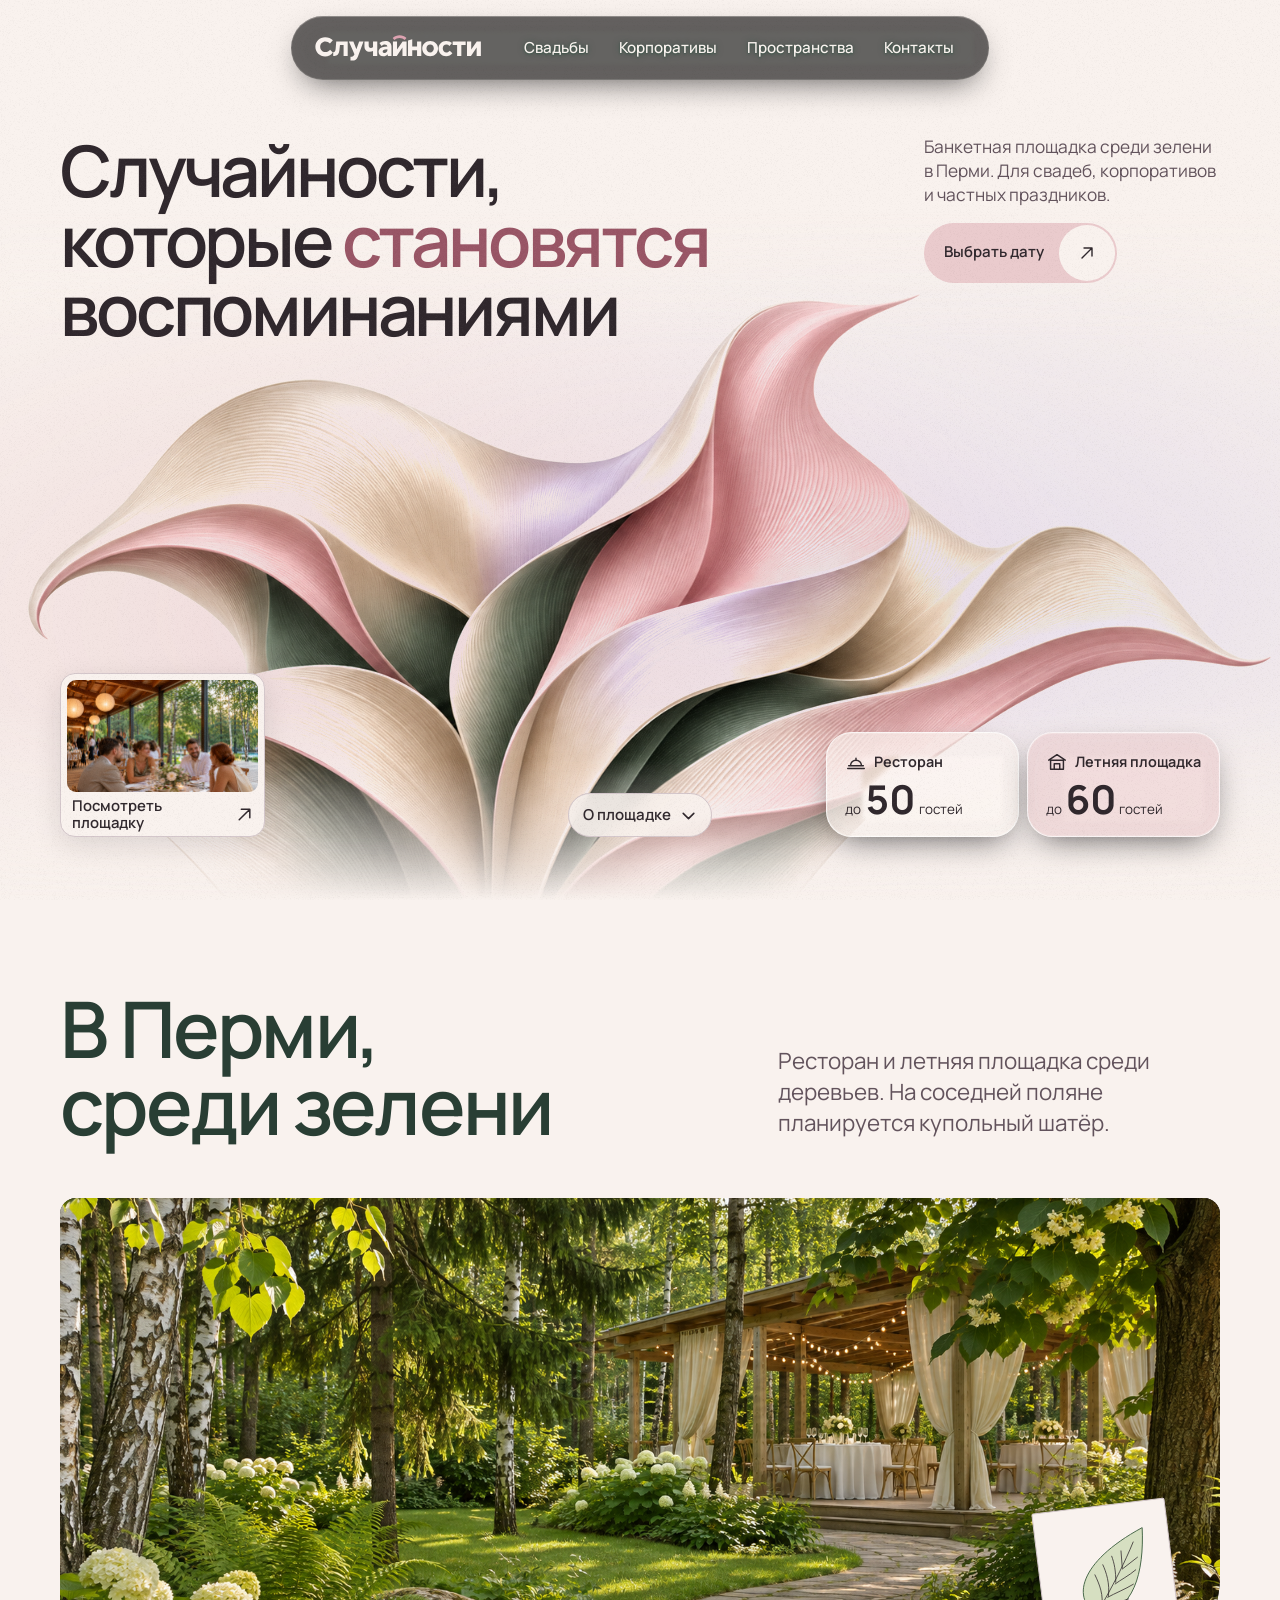
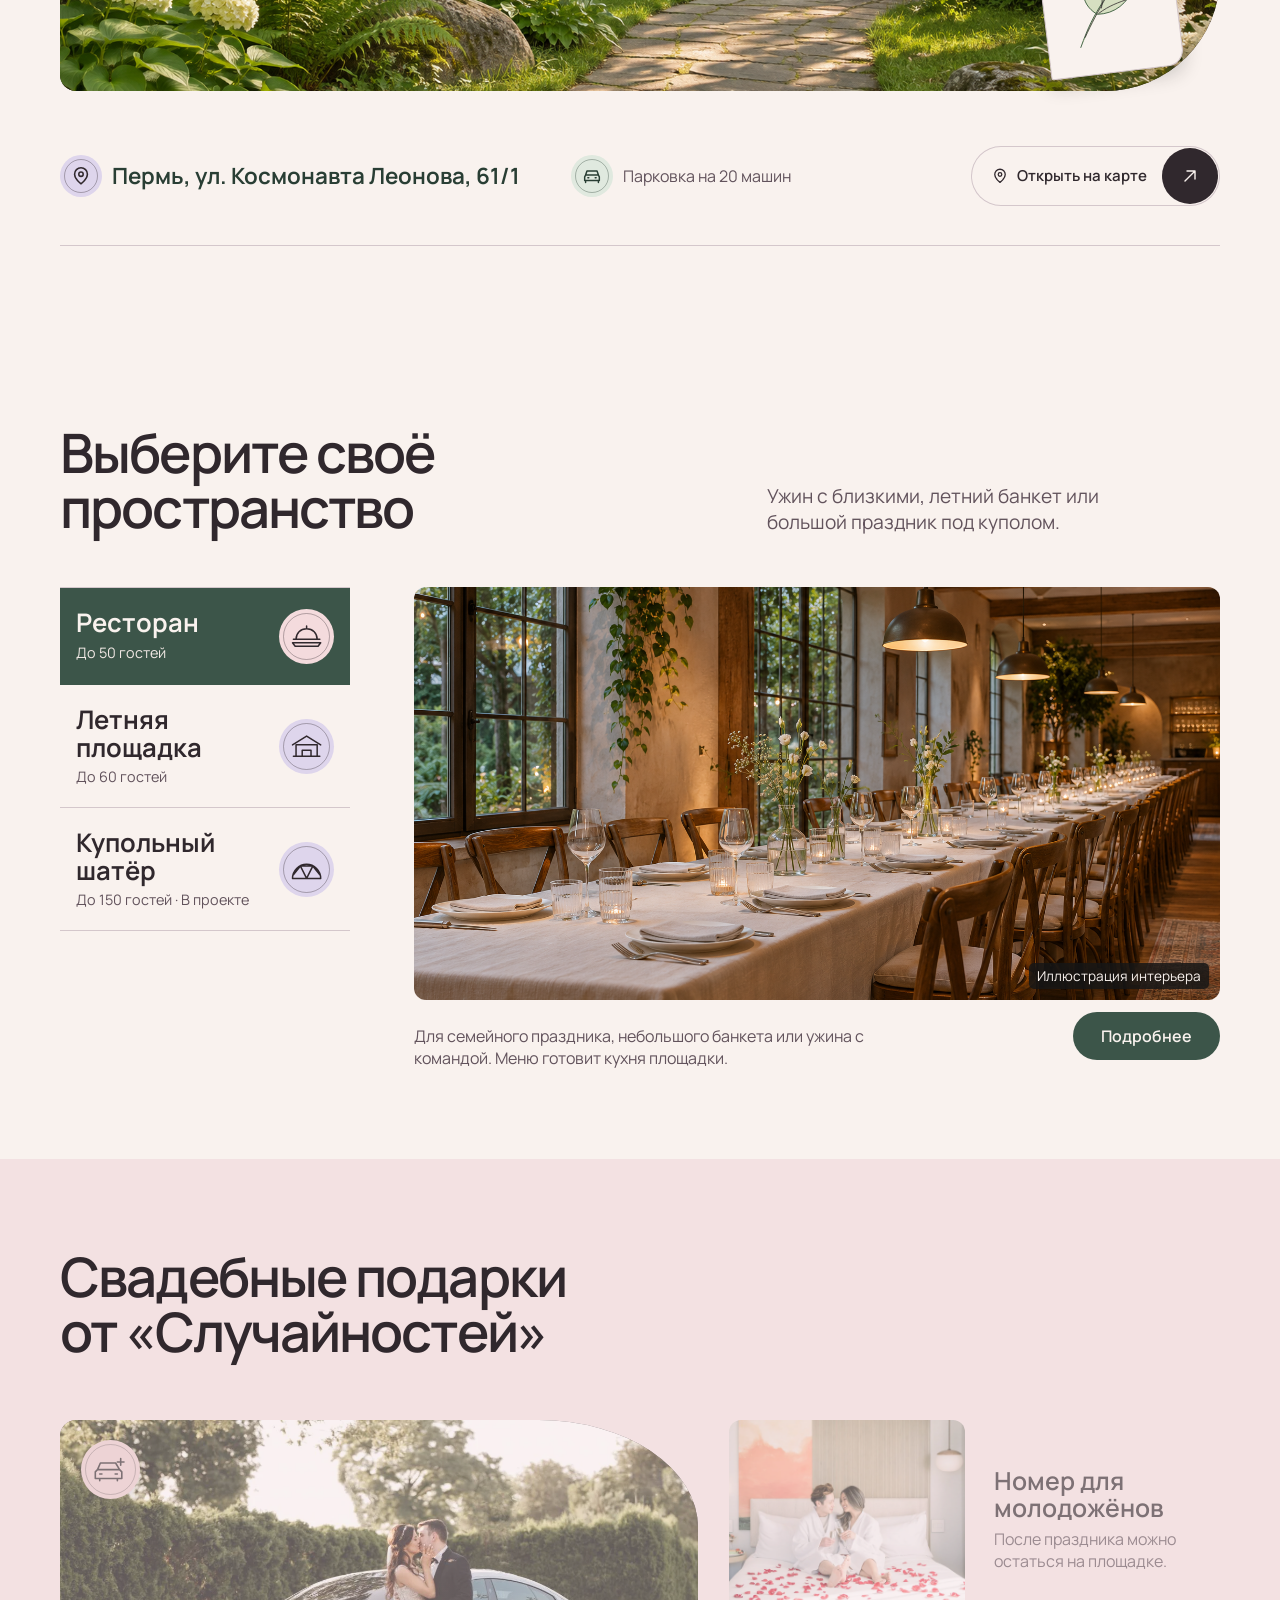
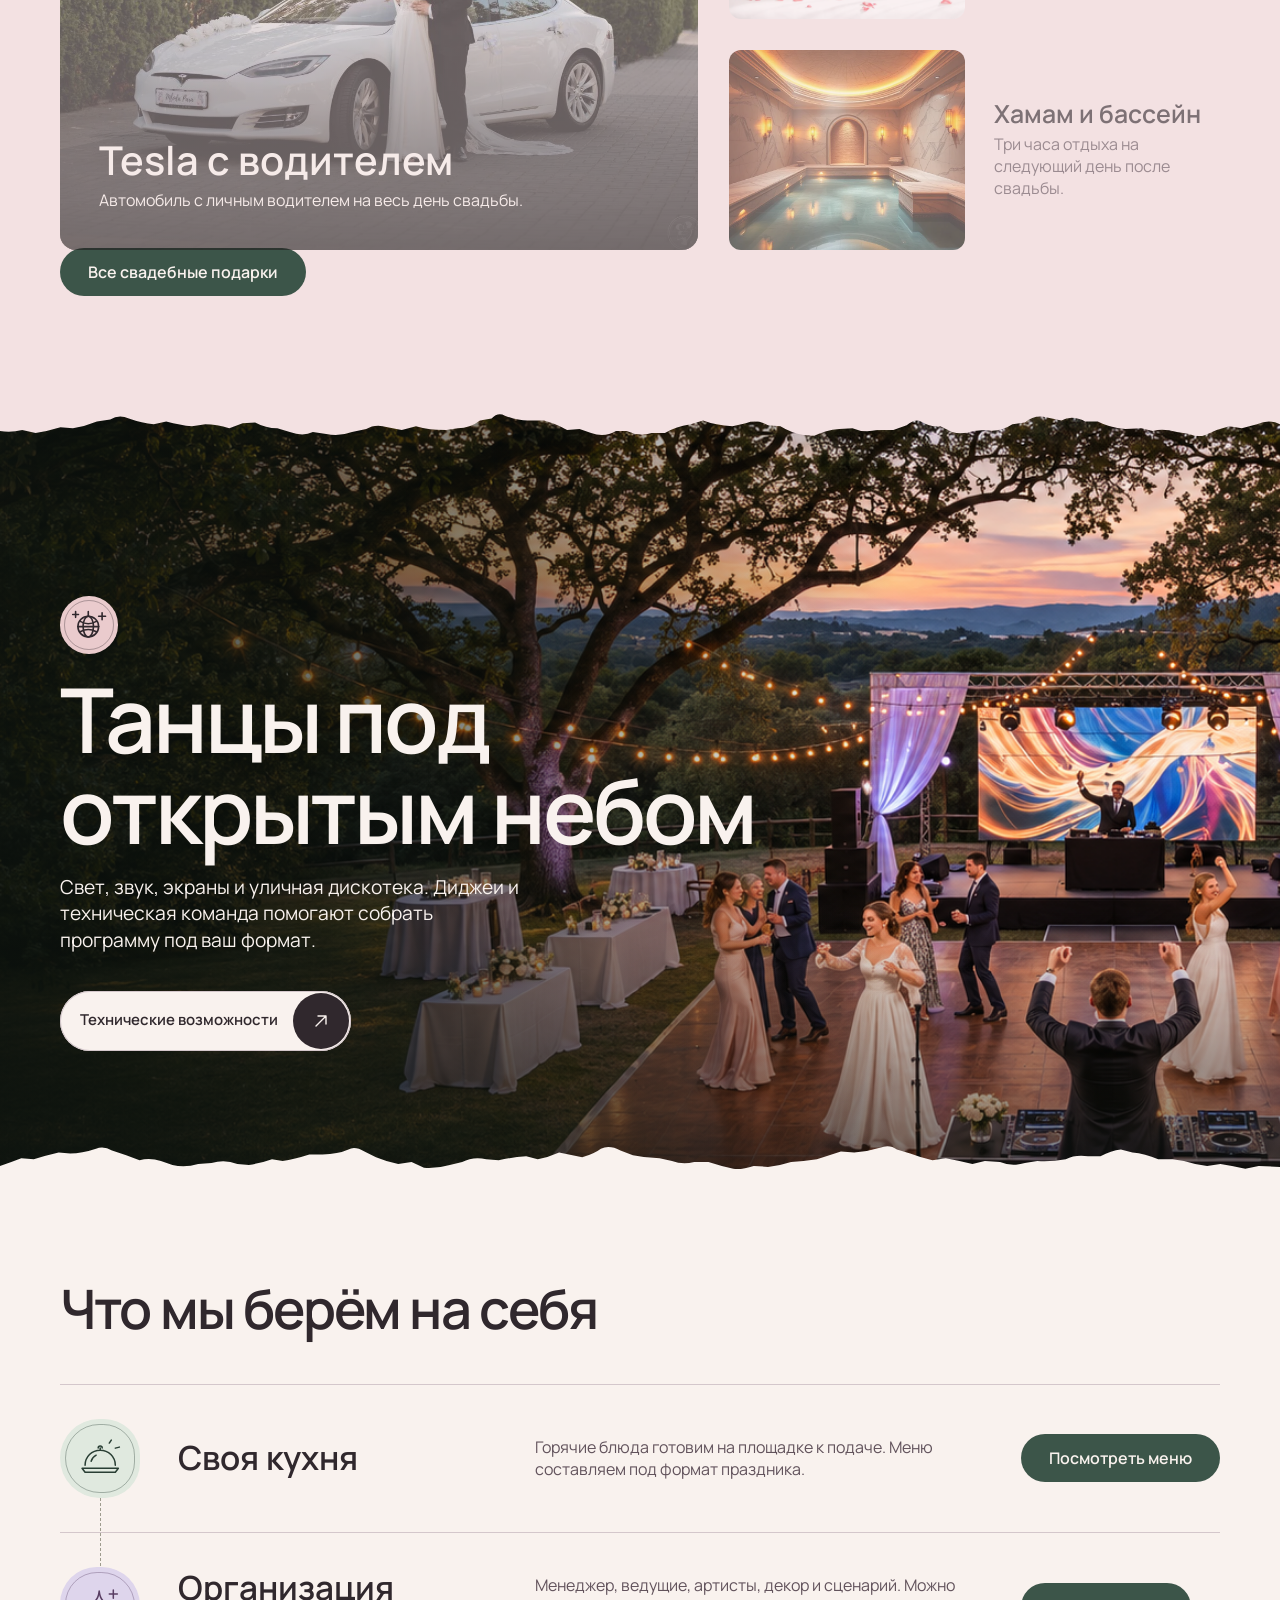
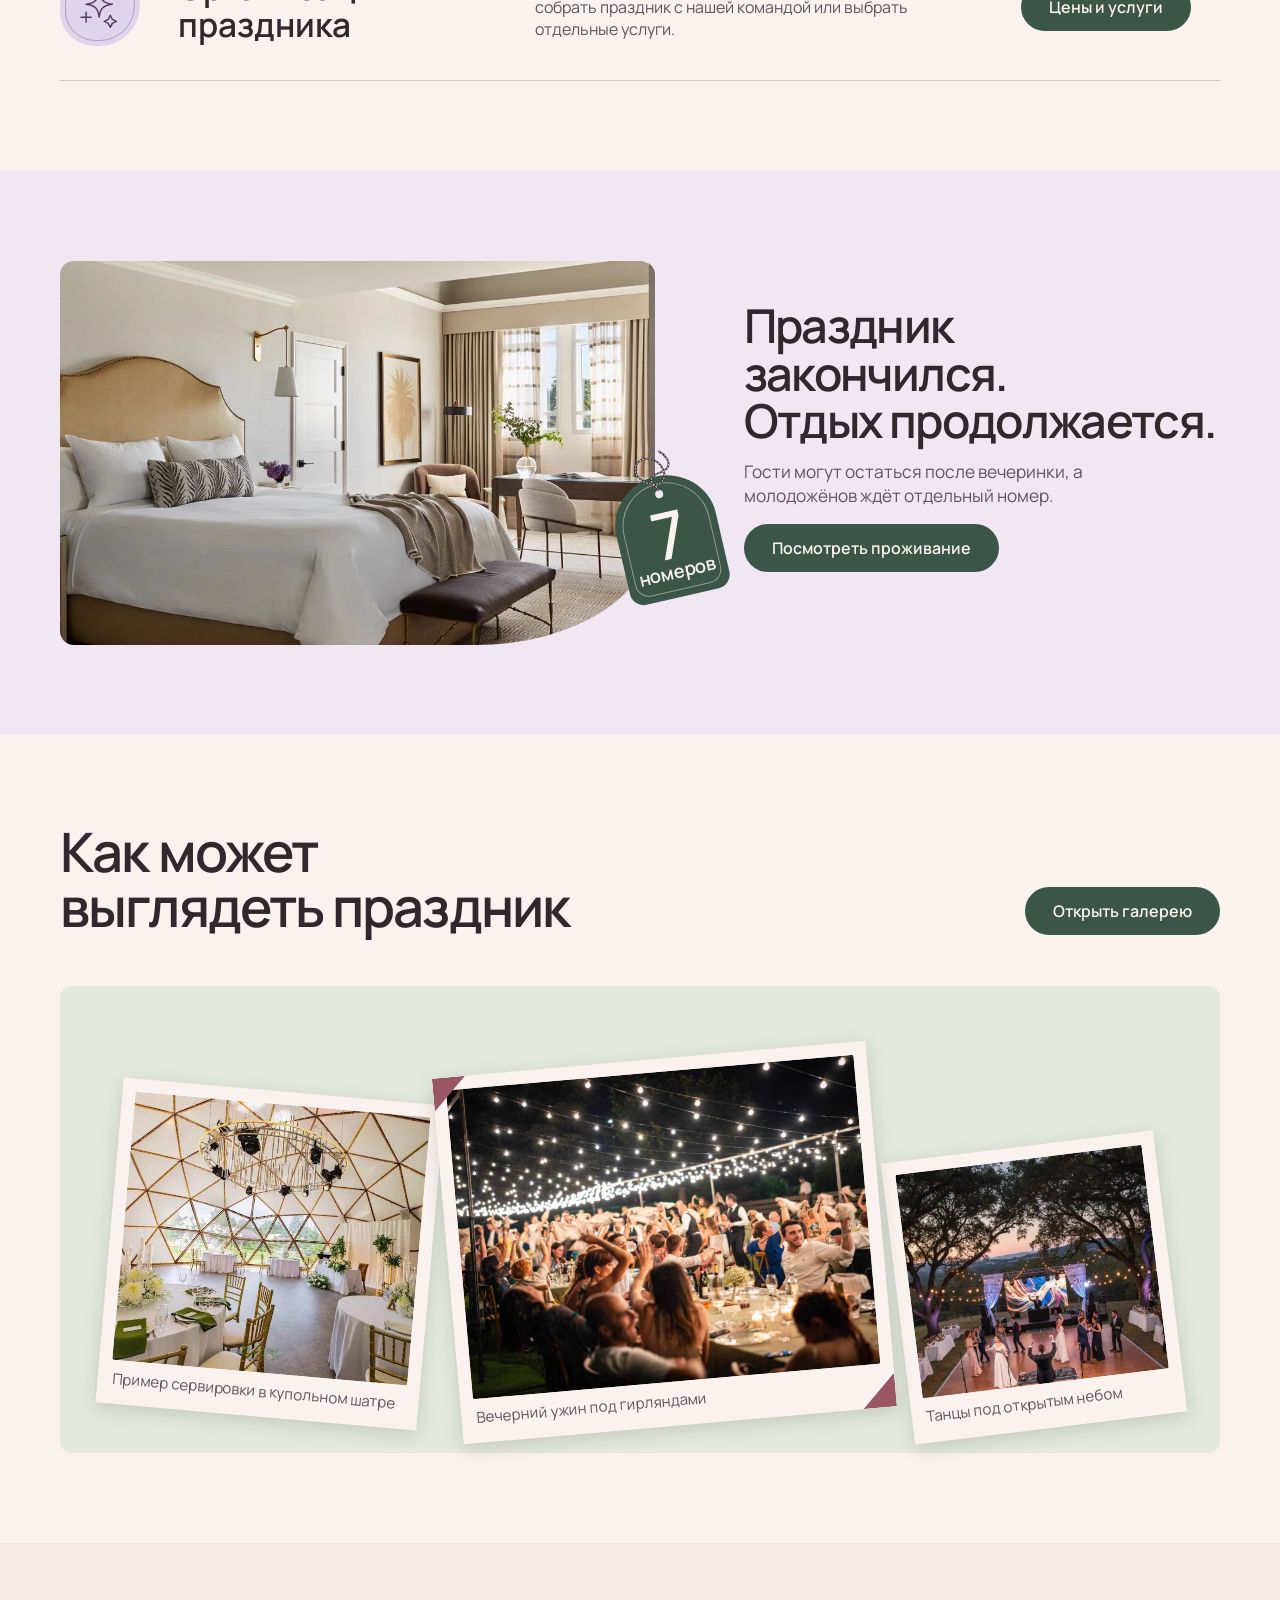
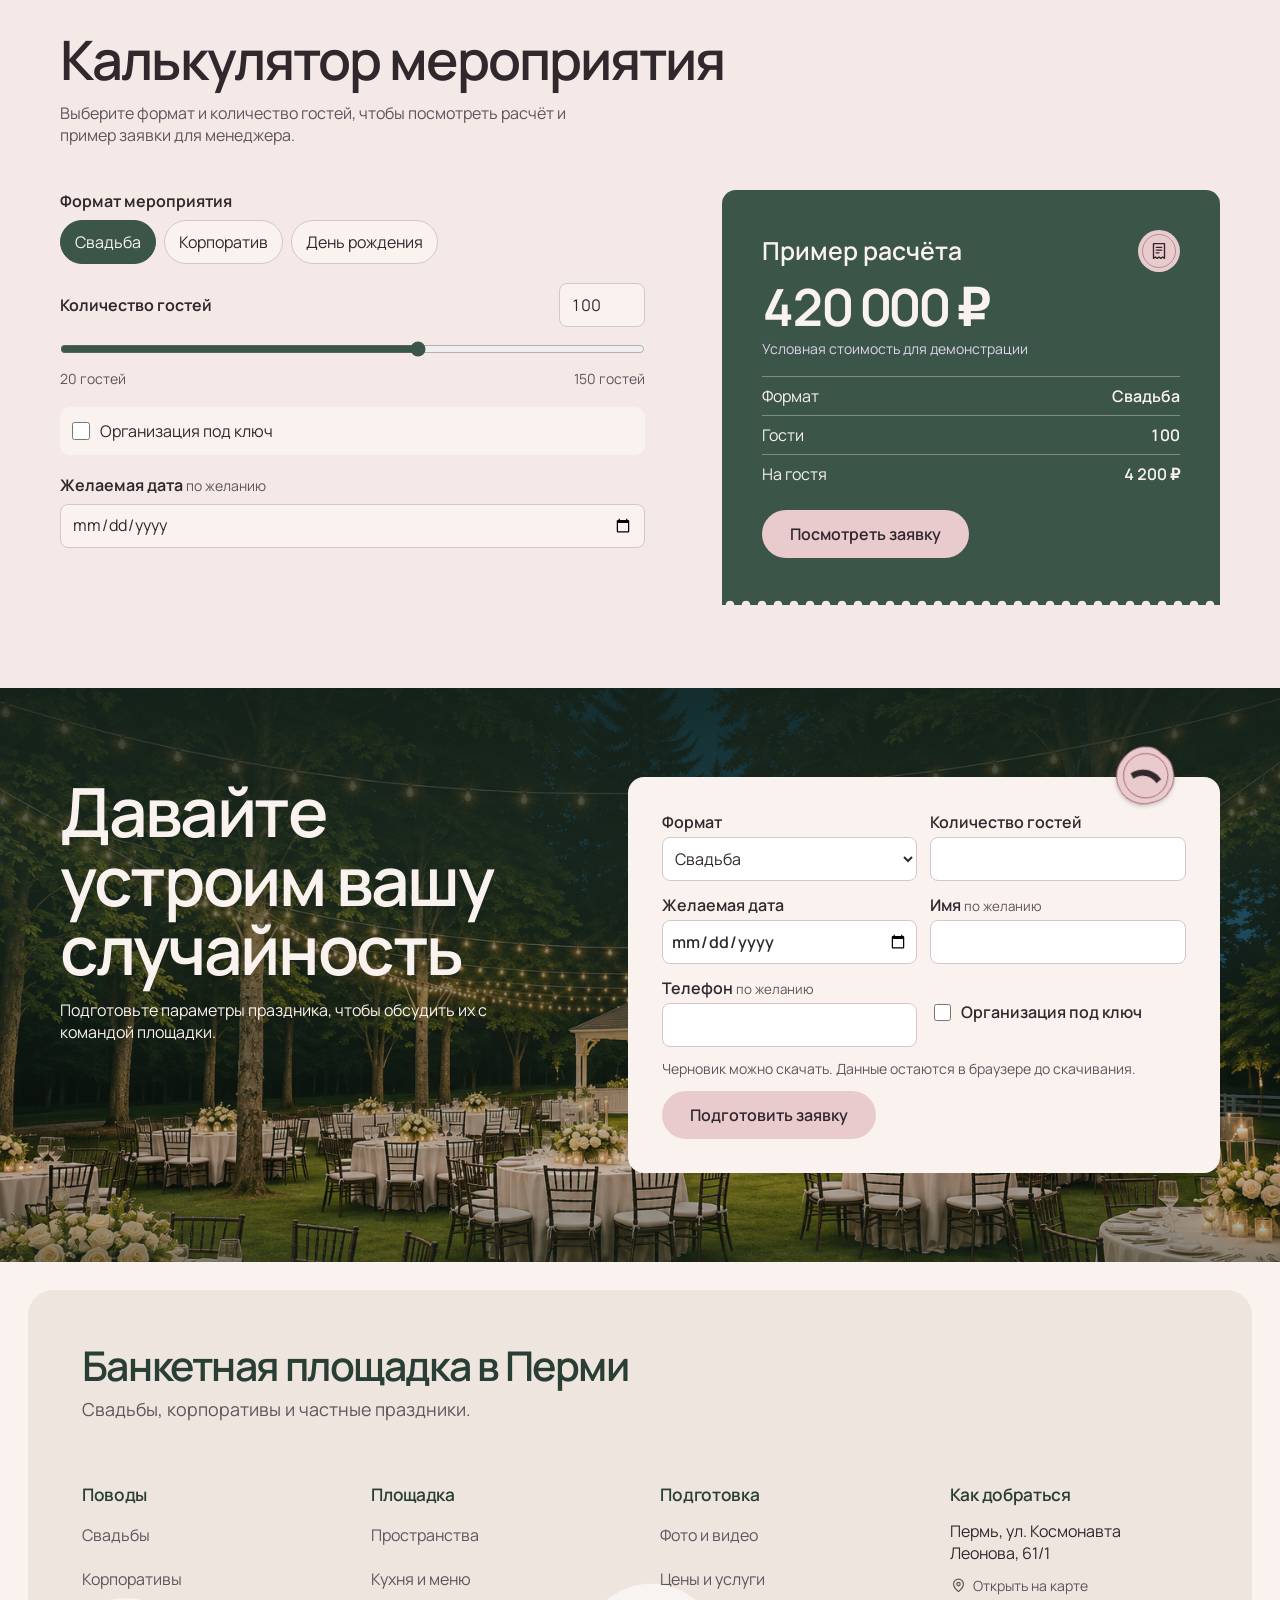
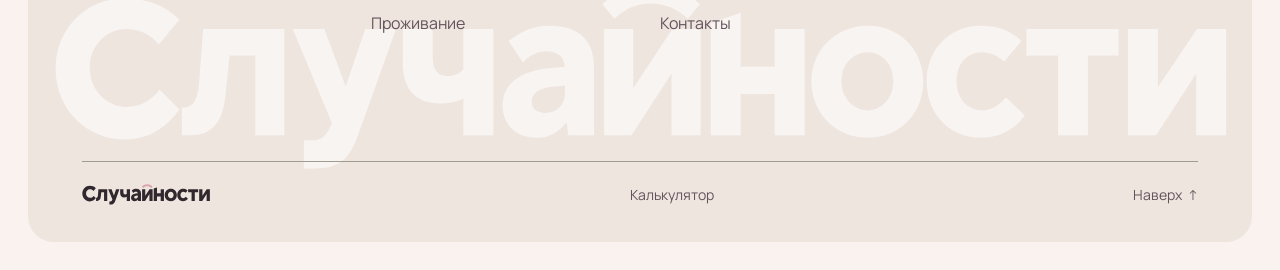
==== commit 1a9fd53b: "Refine the hero, glass navigation and mobile stage lighting" ====
--- a/index.html
+++ b/index.html
@@ -8,16 +8,16 @@
   <meta name="description" content="Банкетная площадка «Случайности» в Перми. Ресторан, летняя площадка и проект купольного шатра.">
   <title>Случайности · Банкетная площадка в Перми</title>
   <link rel="preload" href="prototype/hero-bloom-powder.png" as="image">
-  <link rel="stylesheet" href="./prototype/site-effects.css?v=3">
+  <link rel="stylesheet" href="./prototype/site-effects.css?v=4">
   <link rel="preload" href="./prototype/fonts/manrope-cyrillic.woff2" as="font" type="font/woff2" crossorigin>
   <link rel="stylesheet" href="./prototype/fonts/fonts.css?v=2">
-  <link rel="stylesheet" href="./prototype/site.css?v=19">
-  <link rel="stylesheet" href="prototype/hero-bloom.css?v=4">
+  <link rel="stylesheet" href="./prototype/site.css?v=20">
+  <link rel="stylesheet" href="prototype/hero-bloom.css?v=5">
   <link rel="stylesheet" href="./prototype/calculator.css?v=7">
   <script src="./prototype/site.js?v=9" defer></script>
   <script src="./prototype/vendor/gsap.min.js" defer></script>
   <script src="./prototype/vendor/ScrollTrigger.min.js" defer></script>
-  <script type="module" src="./prototype/venue-3d.js?v=3"></script>
+  <script type="module" src="./prototype/venue-3d.js?v=4"></script>
   <script src="./prototype/home-motion.js?v=5" defer></script>
   <script src="./prototype/calculator.js" defer></script>
 </head>
@@ -196,6 +196,23 @@
     <section id="production" class="feature-section feature-dark feature-film feature-torn">
     <svg class="paper-edge paper-edge--top" viewBox="0 0 1440 80" preserveAspectRatio="none" aria-hidden="true" focusable="false"><path d="M0 0H1440V42Q1428 36 1414 42L1397 46L1383 44Q1369 47 1356 53Q1348 56 1338 52L1324 50Q1308 46 1297 49L1284 46L1266 47Q1247 45 1235 39L1221 39Q1206 32 1194 38L1178 35Q1165 31 1153 40L1139 42Q1124 51 1108 48L1095 49Q1082 53 1071 50L1058 44Q1047 45 1036 39Q1029 36 1020 43L1005 48L987 48Q971 51 959 46L944 47Q929 48 916 54L904 53Q890 51 878 44L864 43Q851 36 839 41L824 44Q805 43 791 38L777 42Q759 45 748 51L733 51Q719 55 705 49L693 49Q680 56 665 51L652 47L638 48Q625 41 612 38L597 38Q585 39 568 33Q560 29 553 36L540 38Q529 46 515 46L502 48Q483 48 468 44L452 48L436 45Q422 41 412 47L396 50Q381 55 367 52L352 50Q341 55 326 50L312 46Q299 46 287 40L273 41L258 46Q244 42 231 42L216 44Q203 43 187 39L173 42Q160 41 145 36Q134 31 124 37L109 39Q96 44 82 46L68 45Q54 49 40 51L25 48Q12 51 0 49Z"/></svg>
     <canvas class="stage-lights" data-stage-lights aria-hidden="true" hidden></canvas>
+    <svg class="stage-lights-mobile" viewBox="0 0 1919 820" aria-hidden="true" focusable="false">
+      <defs>
+        <linearGradient id="stage-beam" x1="0%" y1="0%" x2="0%" y2="100%">
+          <stop stop-color="#fff3d6" stop-opacity=".94"/>
+          <stop offset=".35" stop-color="#ffcf9a" stop-opacity=".58"/>
+          <stop offset="1" stop-color="#ffbf93" stop-opacity="0"/>
+        </linearGradient>
+        <linearGradient id="stage-beam-violet" x1="0%" y1="0%" x2="0%" y2="100%">
+          <stop stop-color="#f9eaff" stop-opacity=".88"/>
+          <stop offset=".35" stop-color="#d9b1ff" stop-opacity=".5"/>
+          <stop offset="1" stop-color="#d9b1ff" stop-opacity="0"/>
+        </linearGradient>
+      </defs>
+      <g transform="translate(1284 380)"><path class="stage-beam stage-beam-left" d="M-4 0H4L78 312H-78Z" fill="url(#stage-beam)"/></g>
+      <g transform="translate(1401 380)"><path class="stage-beam stage-beam-center" d="M-4 0H4L66 285H-66Z" fill="url(#stage-beam-violet)"/></g>
+      <g transform="translate(1508 384)"><path class="stage-beam stage-beam-right" d="M-4 0H4L82 316H-82Z" fill="url(#stage-beam)"/></g>
+    </svg>
     <div class="frame section feature">
       <img class="feature-image" src="./prototype/dance-panorama.png" width="1919" height="820" alt="Гости танцуют перед освещённой сценой среди деревьев" loading="lazy" decoding="async">
       <div class="feature-copy">
--- a/prototype/site-effects.css
+++ b/prototype/site-effects.css
@@ -61,9 +61,9 @@
 
 .glass.glass-nav,
 .glass-svg .glass.glass-nav {
-  background: color-mix(in srgb, var(--de-void) 40%, transparent);
+  background: color-mix(in srgb, var(--de-void) 36%, transparent);
 }
 
 .site-header[data-light] .glass.glass-nav {
-  background: color-mix(in srgb, var(--de-void) 68%, transparent);
+  background: color-mix(in srgb, var(--de-void) 63%, transparent);
 }
--- a/prototype/site.css
+++ b/prototype/site.css
@@ -373,6 +373,7 @@
 .feature-film .feature-image, .feature-film::before { position: absolute; z-index: -2; inset: 0; width: 100%; height: 100%; border-radius: 0; object-position: 50% 50%; }
 .feature-film::before { content: ''; z-index: -1; background: linear-gradient(90deg, rgb(13 19 15 / .82), rgb(13 19 15 / .47) 40%, transparent 70%), linear-gradient(0deg, rgb(13 19 15 / .58), transparent 36%); }
 .stage-lights { position: absolute; inset: 0; z-index: -2; width: 100%; height: 100%; pointer-events: none; }
+.stage-lights-mobile { display: none; }
 .feature-film .feature-image { z-index: -3; }
 .feature-film h2 { max-width: 14ch; font-size: clamp(2.8rem, 7vw, 6rem); text-wrap: balance; }
 .stage-icon.detail-icon { width: clamp(44px, 4.5vw, 66px); margin-bottom: clamp(12px, 1.5vw, 22px); background: var(--accent); }
@@ -417,7 +418,7 @@
   grid-template-areas: "photo heading" "photo details";
   grid-template-rows: 1fr 1fr;
   align-items: center;
-  gap: 15px clamp(36px, 6vw, 90px);
+  gap: 15px clamp(48px, 6.9vw, 102px);
 }
 .stay-inner h2 { grid-area: heading; align-self: end; max-width: 16ch; font-size: clamp(2rem, 3.65vw, 4.4rem); text-wrap: wrap; }
 .stay-inner h2 span { display: block; }
@@ -428,7 +429,7 @@
 .stay-details > p { max-width: 38ch; color: var(--muted); margin-bottom: 16px; font-size: clamp(1rem, 1.35vw, 1.25rem); }
 .stay-count {
   position: absolute;
-  right: -7%;
+  right: -11%;
   bottom: 12%;
   isolation: isolate;
   display: grid;
@@ -654,16 +655,49 @@
   .gift p, .gift:first-child p { color: var(--muted); font-size: .93rem; line-height: 1.35; }
   .feature-film .feature-image { object-position: 74% center; }
   .feature-film::before { background: linear-gradient(0deg, var(--photo-shade) 2%, rgb(19 26 22 / .8) 45%, transparent 88%); }
+  .stage-lights { display: none; }
+  .stage-lights-mobile {
+    position: absolute;
+    inset: 0;
+    z-index: 0;
+    width: 100%;
+    height: 100%;
+    pointer-events: none;
+    mix-blend-mode: screen;
+  }
+  .feature-film .feature-copy { position: relative; z-index: 1; }
   .feature-film h2 { max-width: 16ch; font-size: clamp(1.9rem, 9.4vw, 3.75rem); }
   .stay-inner { grid-template-columns: minmax(0, 1fr); grid-template-areas: "heading" "photo" "details"; grid-template-rows: auto; row-gap: 20px; }
   .stay-inner h2 { max-width: none; font-size: clamp(1.2rem, 6.15vw, 3rem); }
-  .stay-count { right: auto; left: 7%; bottom: -62px; }
+  .stay-count { right: 8%; bottom: -62px; }
   .stay-details { padding-top: 49px; }
   .photo-grid { grid-template-columns: repeat(2, minmax(0, 1fr)); }
   .home-gallery .photo-grid { grid-template-columns: repeat(2, minmax(0, 1fr)); }
   .home-gallery .photo-grid figure:first-child { grid-column: span 2; margin-top: 0; rotate: -1.4deg; }
   .home-gallery .photo-grid figure:first-child img { aspect-ratio: 1.64; }
   .home-gallery .photo-grid figure:last-child { margin-top: 8%; }
+}
+
+@media (max-width: 760px) and (prefers-reduced-motion: no-preference) {
+  .stage-lights-mobile.ready { display: block; }
+  .stage-beam {
+    opacity: .82;
+    filter: blur(3px);
+    transform: rotate(var(--beam-rest));
+    transform-origin: 0 0;
+  }
+  .stage-beam-left { --beam-rest: 20deg; --beam-start: -19deg; --beam-sweep: 38deg; }
+  .stage-beam-center { --beam-rest: -10deg; --beam-start: 21deg; --beam-sweep: -24deg; }
+  .stage-beam-right { --beam-rest: -28deg; --beam-start: 14deg; --beam-sweep: -41deg; }
+  .stage-lights-mobile.in-view .stage-beam {
+    animation: stage-sweep 4.4s ease-in-out both;
+  }
+}
+
+@keyframes stage-sweep {
+  0% { transform: rotate(var(--beam-start)); opacity: .22; }
+  47% { transform: rotate(var(--beam-sweep)); opacity: .97; }
+  100% { transform: rotate(var(--beam-rest)); opacity: .82; }
 }
 @media (max-width: 900px) {
   .hospitality { grid-template-columns: 46px minmax(0, 1fr); }
--- a/prototype/hero-bloom.css
+++ b/prototype/hero-bloom.css
@@ -30,18 +30,19 @@
   inset: 22% 0 0;
   pointer-events: none;
   mask-image: linear-gradient(transparent, black 16% 80%, transparent);
-  mix-blend-mode: multiply;
+  mix-blend-mode: darken;
 }
 
 .bloom-art img {
   position: absolute;
   left: 50%;
   bottom: 0;
-  width: min(100%, calc((max(720px, 100svh) - 140px) * 1.7), 1536px);
+  width: min(112%, calc((max(720px, 100svh) - 140px) * 1.88), 1680px);
   max-width: none;
   height: auto;
   translate: -50% 0;
-  mask-image: linear-gradient(90deg, transparent, black 5% 95%, transparent), linear-gradient(transparent, black 13%);
+  mask-image: linear-gradient(90deg, transparent, black 6% 94%, transparent),
+    linear-gradient(transparent, black 22%);
   mask-composite: intersect;
 }
 
@@ -117,10 +118,10 @@
   .bloom-intro p { max-width: 35ch; margin-bottom: 12px; }
   .bloom-hero::before { inset: 33% 0 0; }
   .bloom-art {
-    inset: auto 0 clamp(112px, 20svh, 190px);
+    inset: auto 0 clamp(124px, 22svh, 208px);
     mask-image: linear-gradient(transparent, black 17% 66%, transparent);
   }
-  .bloom-art img { position: static; width: 100%; translate: none; }
+  .bloom-art img { position: relative; display: block; width: 112%; }
   .bloom-bottom { grid-template-columns: minmax(90px, 1fr) auto; column-gap: 8px; row-gap: 16px; margin-top: clamp(104px, 26vw, 182px); }
   .bloom-preview { width: min(100%, 168px); }
   .bloom-preview span { font-size: .79rem; }
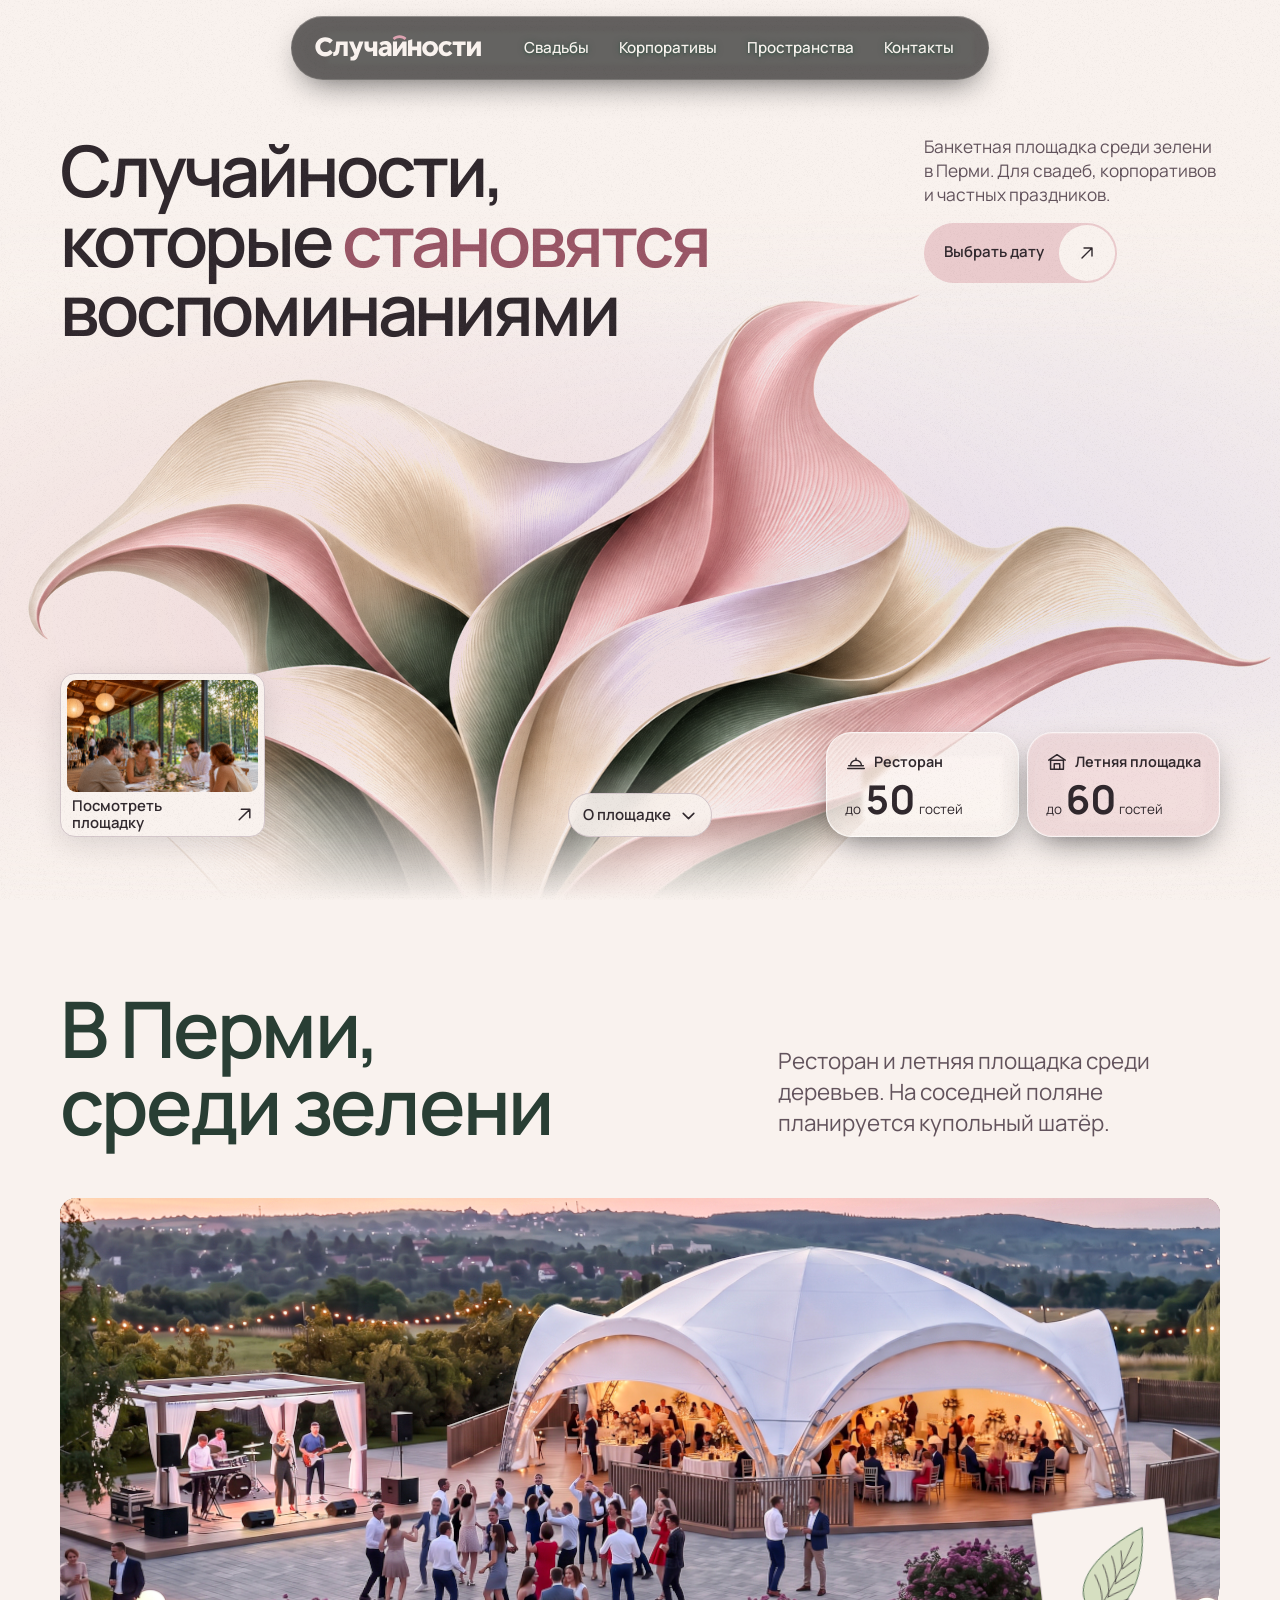
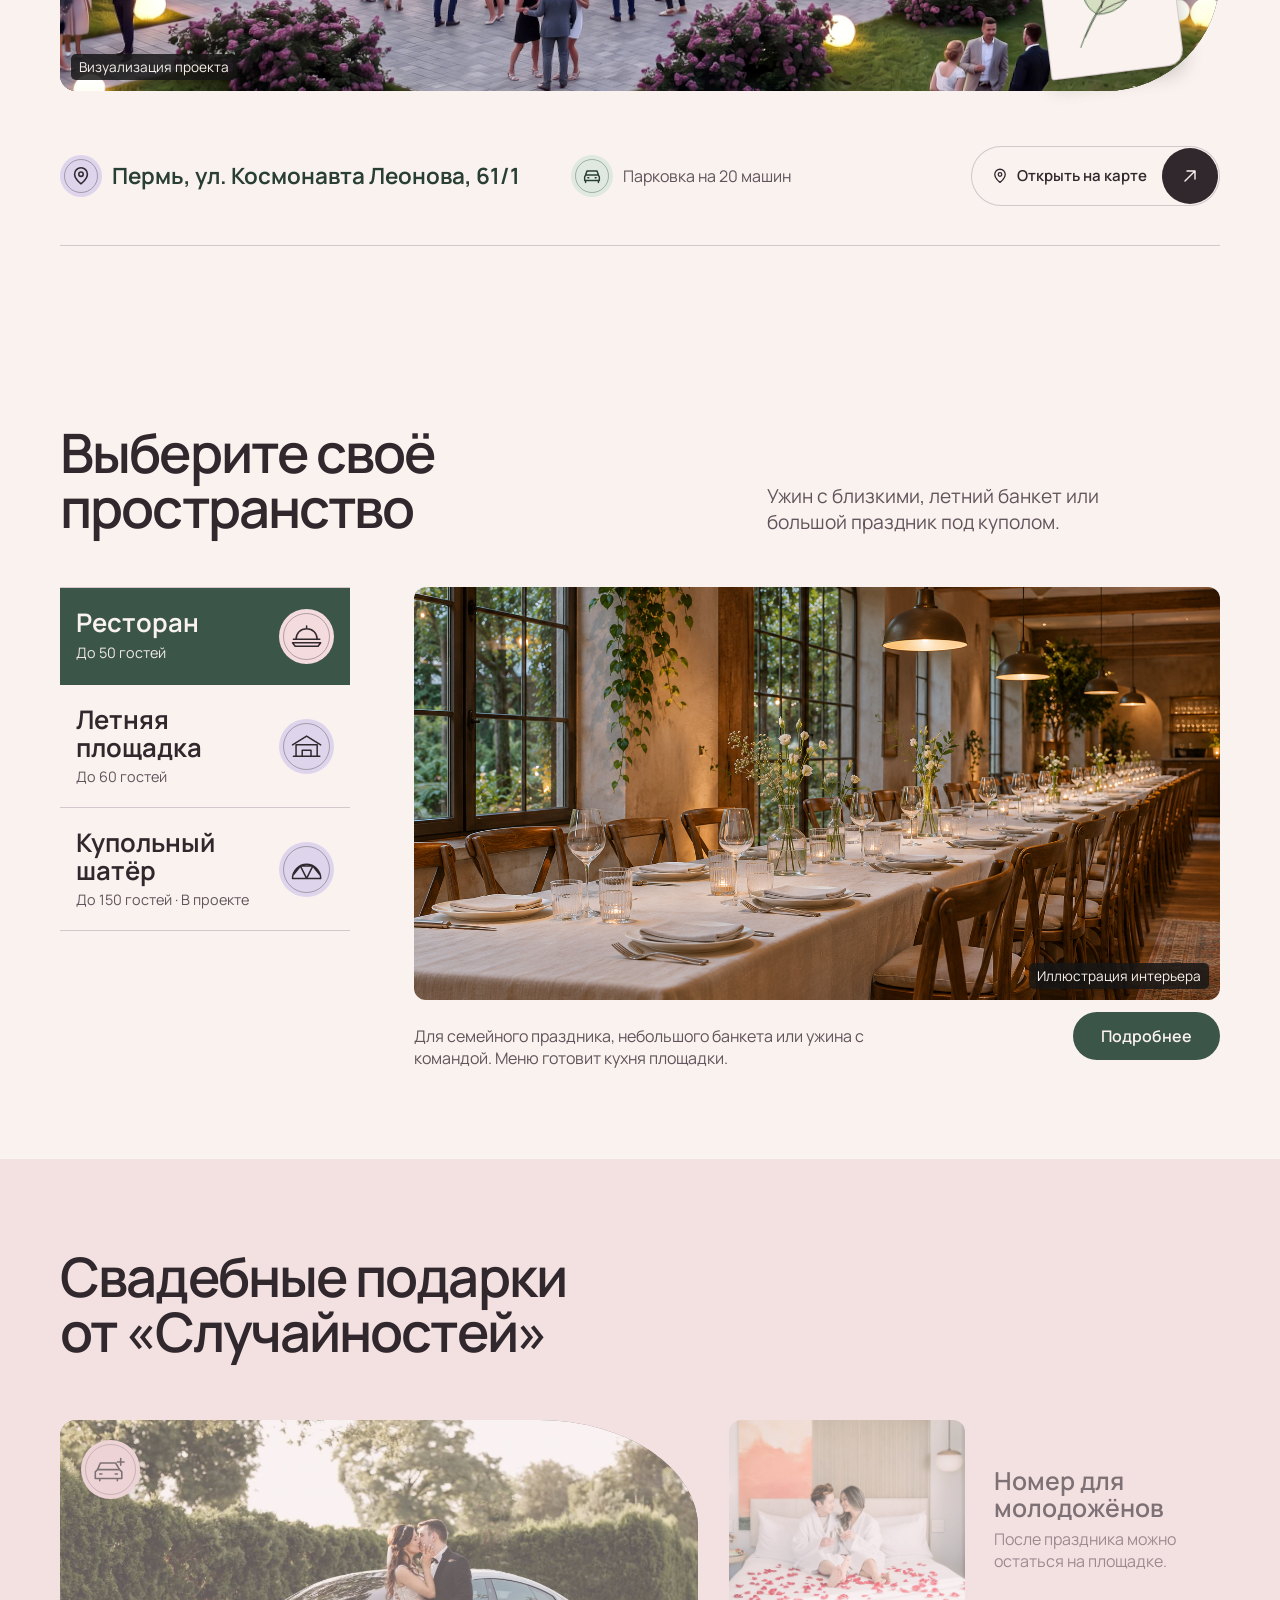
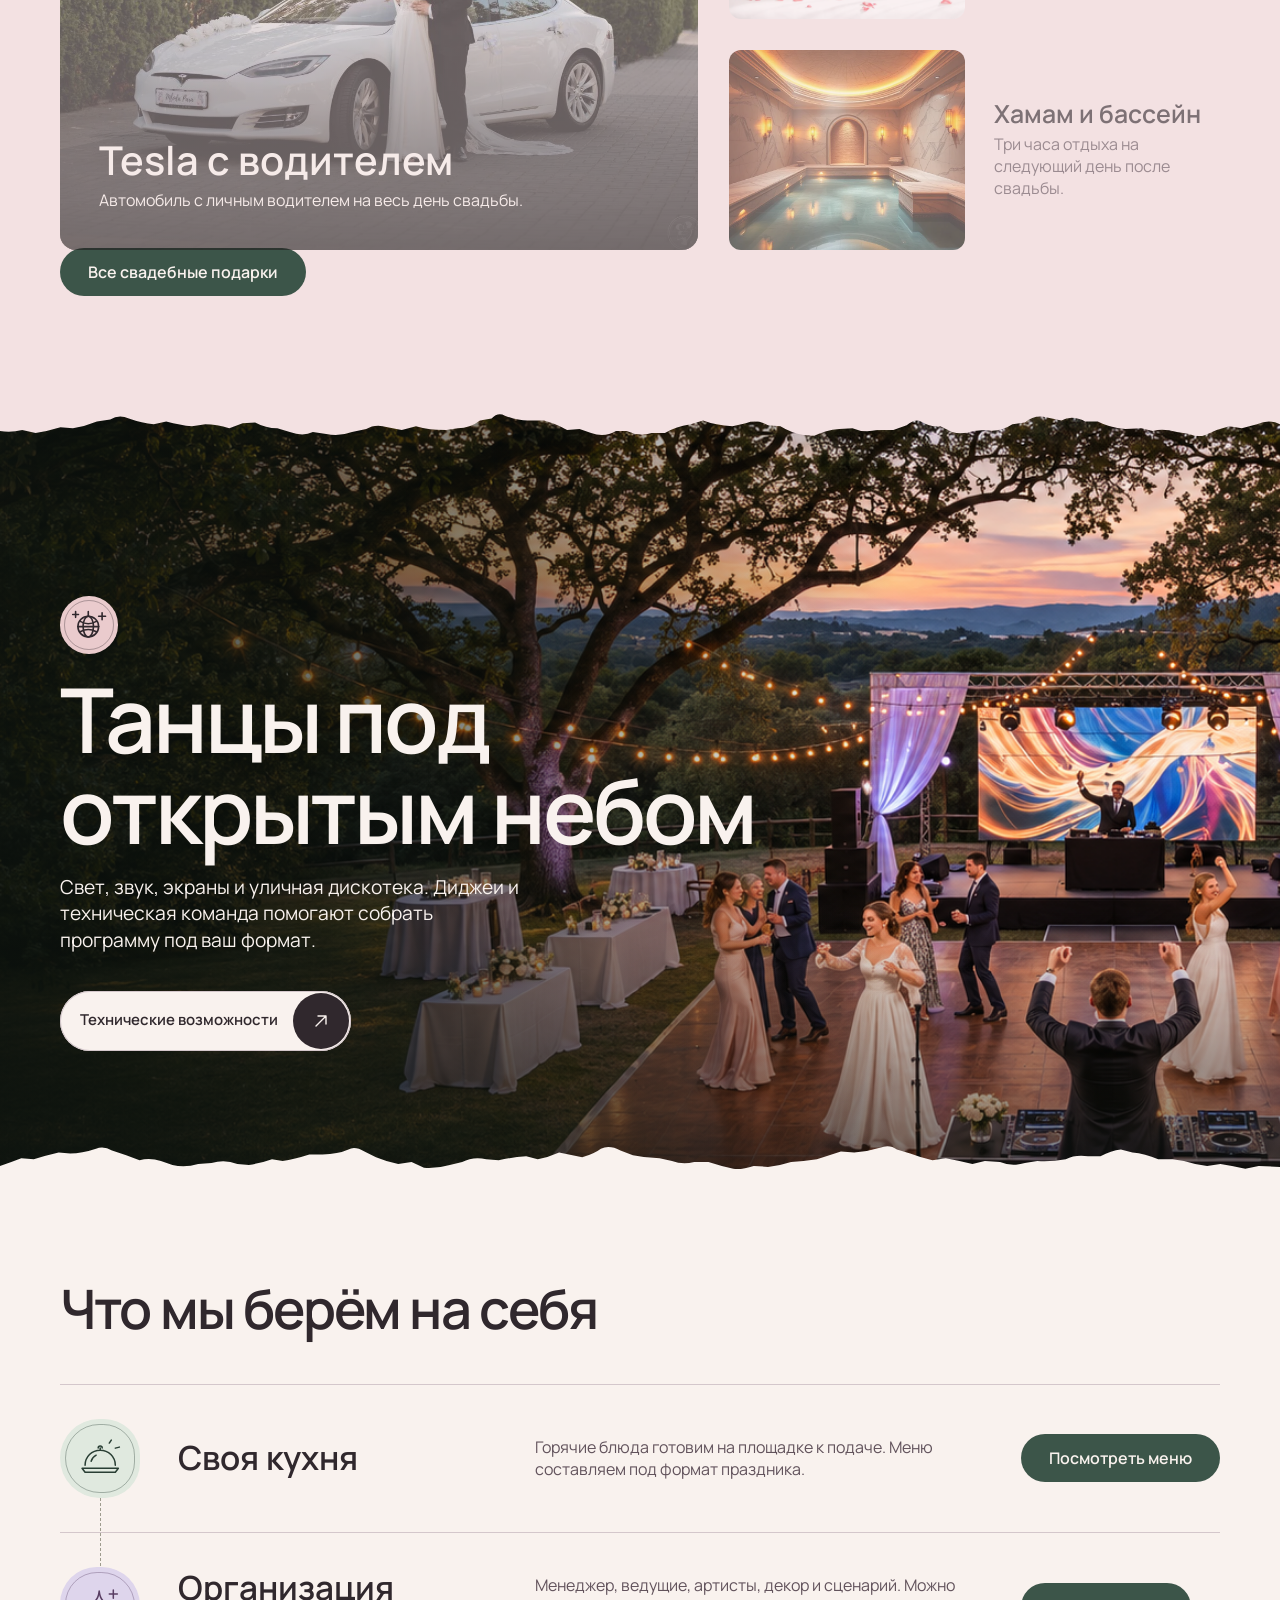
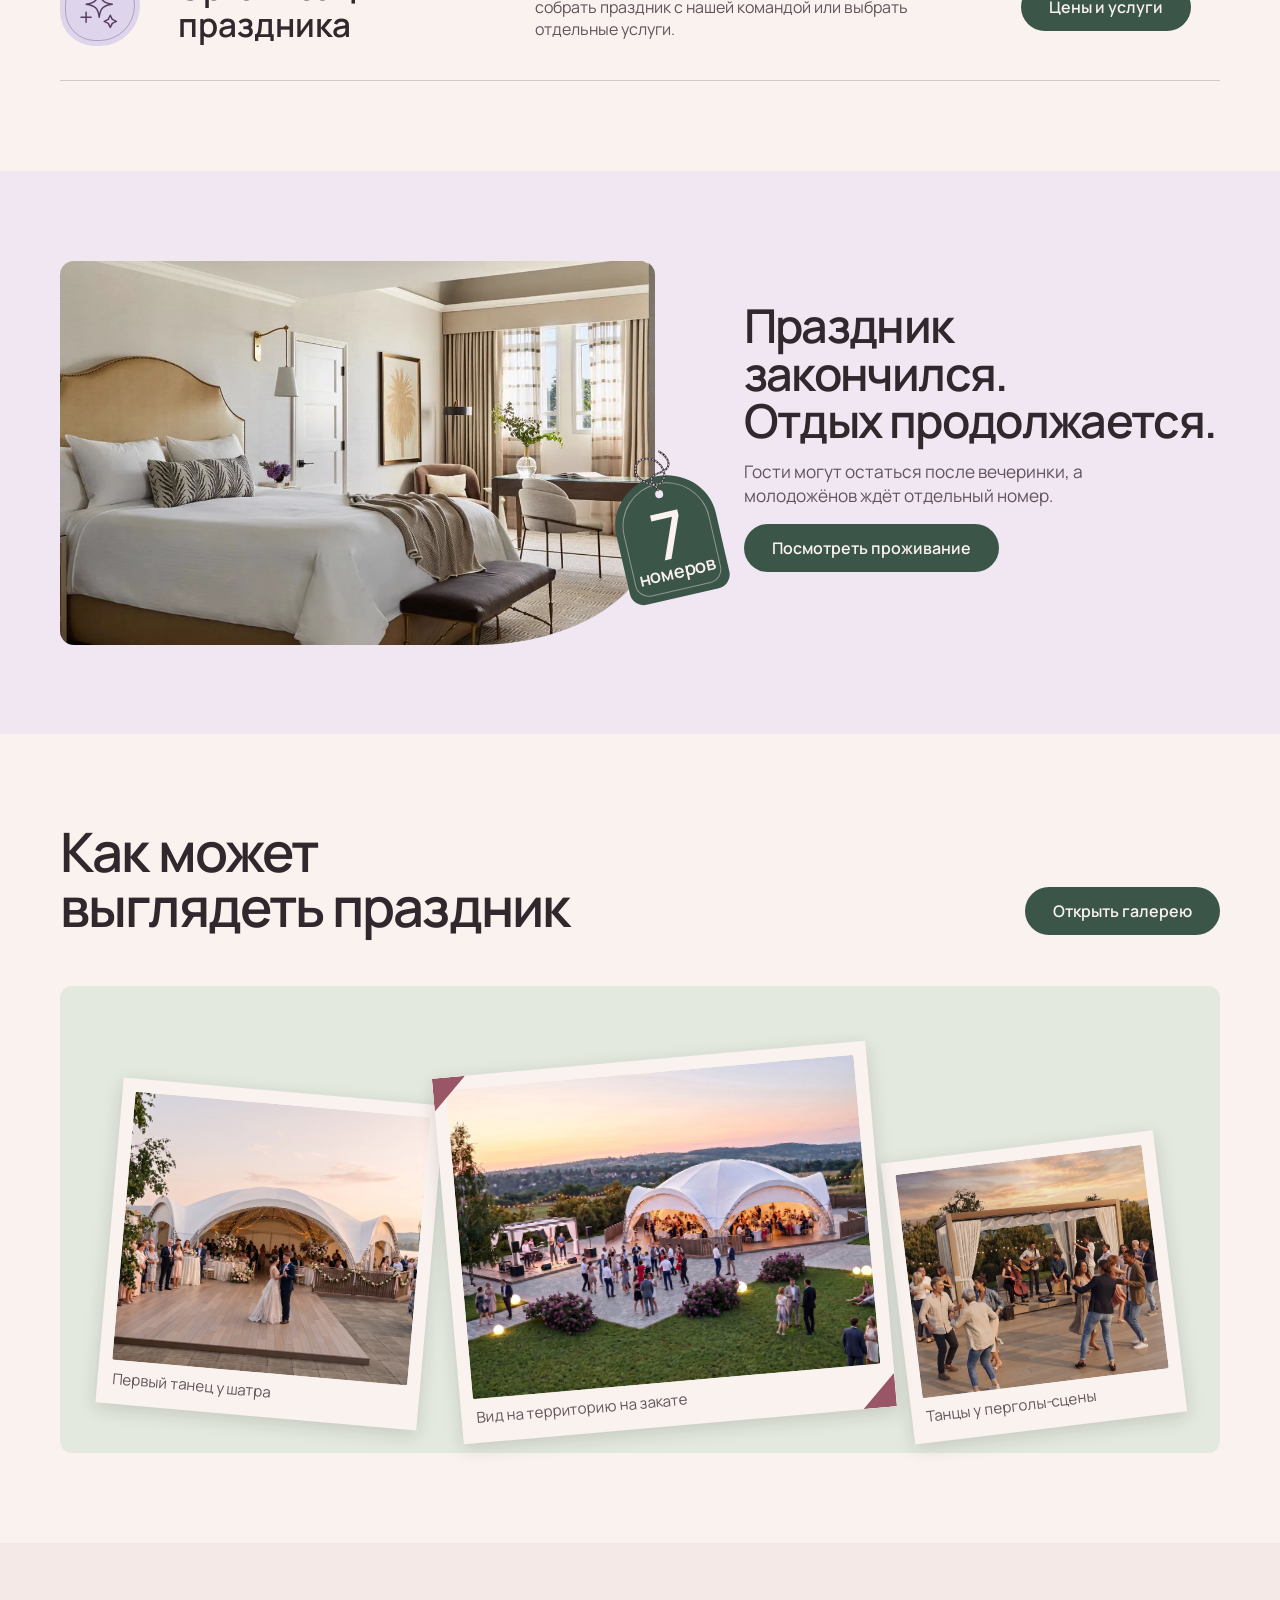
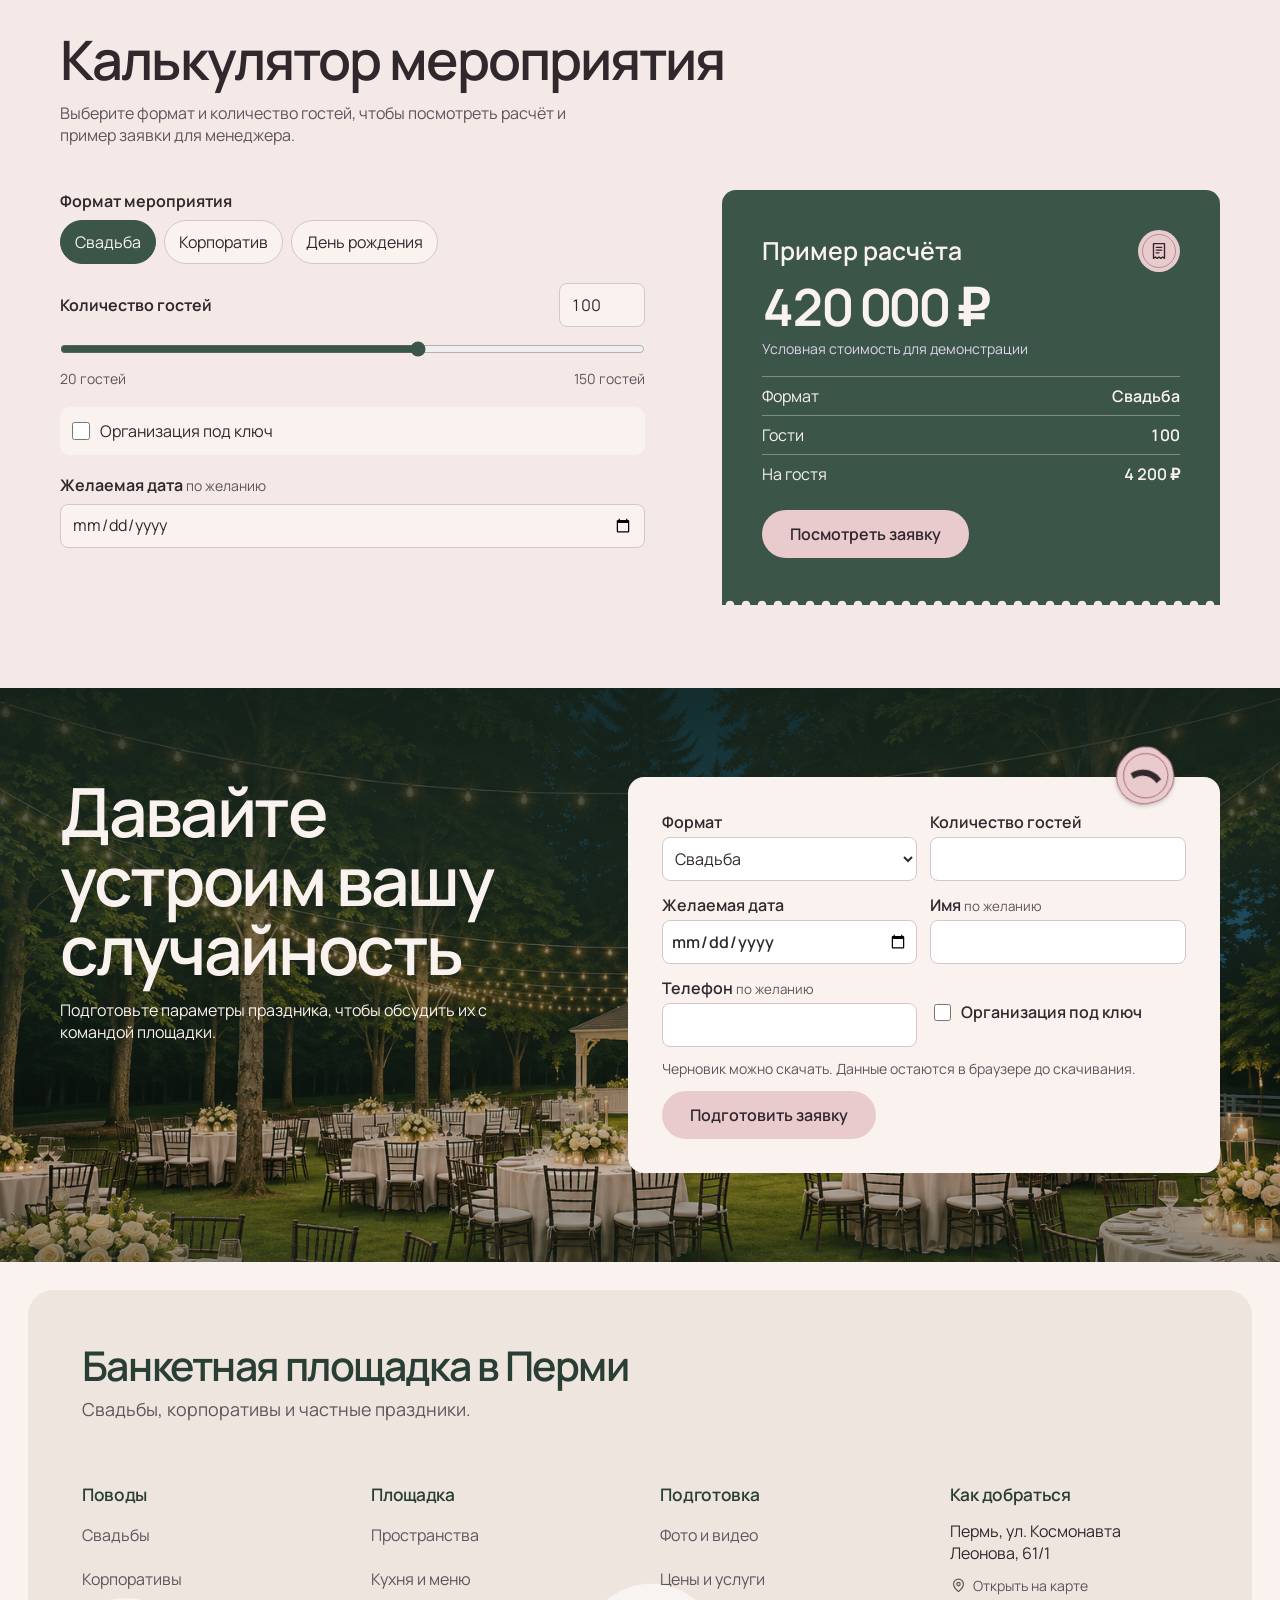
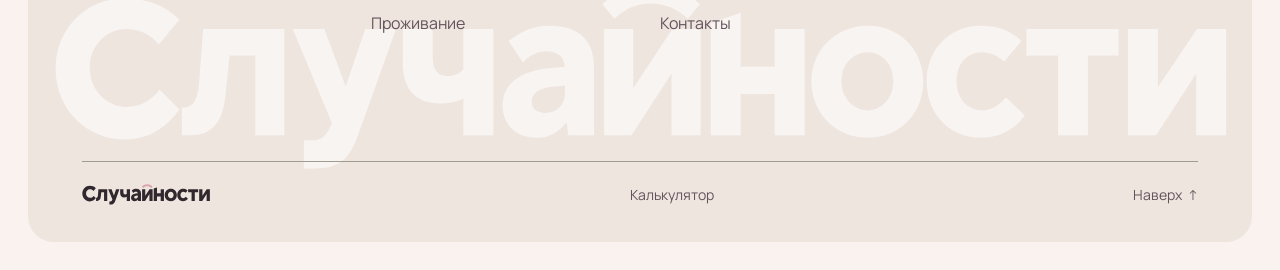
==== commit b05e78ab: "Add client visuals and videos for the venue project" ====
--- a/index.html
+++ b/index.html
@@ -11,10 +11,10 @@
   <link rel="stylesheet" href="./prototype/site-effects.css?v=4">
   <link rel="preload" href="./prototype/fonts/manrope-cyrillic.woff2" as="font" type="font/woff2" crossorigin>
   <link rel="stylesheet" href="./prototype/fonts/fonts.css?v=2">
-  <link rel="stylesheet" href="./prototype/site.css?v=20">
+  <link rel="stylesheet" href="./prototype/site.css?v=21">
   <link rel="stylesheet" href="prototype/hero-bloom.css?v=5">
   <link rel="stylesheet" href="./prototype/calculator.css?v=7">
-  <script src="./prototype/site.js?v=9" defer></script>
+  <script src="./prototype/site.js?v=10" defer></script>
   <script src="./prototype/vendor/gsap.min.js" defer></script>
   <script src="./prototype/vendor/ScrollTrigger.min.js" defer></script>
   <script type="module" src="./prototype/venue-3d.js?v=4"></script>
@@ -103,8 +103,9 @@
       </div>
       <div class="location-view">
         <figure class="location-picture">
-          <img class="" src="./prototype/location-woodland.png" width="1862" height="845" alt="Тропинка среди деревьев ведёт к летней террасе" loading="lazy" decoding="async">
+          <img class="" src="./prototype/project-media/grounds-overview.jpg" width="2400" height="1792" alt="Вид сверху на шатёр и террасу на закате" loading="lazy" decoding="async">
           <canvas class="woodland-canvas" data-woodland aria-hidden="true" hidden></canvas>
+          <figcaption class="location-media-note">Визуализация проекта</figcaption>
         </figure>
         <div class="location-press" aria-hidden="true">
           <svg class="pressed-leaf" viewBox="0 0 132 159" fill="none" aria-hidden="true" focusable="false"><path d="M24 146c12-24 20-36 35-54M49 108C21 87 32 43 116 10c-4 54-23 102-67 98Z" fill="#d6dfc1" stroke="#4a694b" stroke-width="1.15" stroke-linejoin="round"/><path d="M31 134c18-31 44-58 72-108M55 101c5-15 1-29-3-41m13 28c4-15 1-30-2-39m13 23c2-13 1-24-1-32m11 16 1-21M51 107c14-8 25-10 38-13m-25-5c10-4 22-7 33-12m-22-3c7-4 18-8 27-14m-16-3 20-12" stroke="var(--ink)" stroke-width=".9" stroke-linecap="round"/></svg>
@@ -166,7 +167,7 @@
         </article>
 <article class="space-scene" id="space-panel-dome" role="tabpanel" tabindex="0" aria-labelledby="space-tab-dome" aria-hidden="true" inert>
           <figure class="space-scene-media">
-            <img src="./prototype/dome-concept.png" width="1536" height="1024" alt="Геодезический купол с прозрачным фасадом на поляне" loading="lazy" decoding="async">
+            <img src="./prototype/project-media/marquee-front.jpg" width="2000" height="1500" alt="Белый арочный шатёр перед деревянной террасой" loading="lazy" decoding="async">
             <figcaption>Визуализация проекта</figcaption>
           </figure>
           <div class="space-scene-copy">
@@ -255,16 +256,16 @@
   </section>
     <section class="section frame home-gallery" id="gallery"><div class="section-intro"><h2>Как может выглядеть праздник</h2><a class="primary tonal plain-button" href="gallery/">Открыть галерею</a></div><div class="gallery" data-gallery>
     <div class="photo-grid"><figure data-photo-group="weddings">
-      <button type="button" data-photo data-src="./prototype/dome.webp" data-caption="Пример сервировки в купольном шатре" aria-label="Увеличить фото: Пример сервировки в купольном шатре"><img class="" src="./prototype/dome.webp" alt="Пример сервировки в купольном шатре" loading="lazy" decoding="async"></button>
-      <figcaption>Пример сервировки в купольном шатре</figcaption>
+      <button type="button" data-photo data-src="./prototype/project-media/wedding-marquee.jpg" data-caption="Первый танец у шатра · Визуализация проекта" aria-label="Открыть изображение: Первый танец у шатра"><img class="" src="./prototype/project-media/thumb-wedding-marquee.jpg" width="880" height="657" alt="" loading="lazy" decoding="async"></button>
+      <figcaption>Первый танец у шатра</figcaption>
     </figure>
-<figure data-photo-group="weddings">
-      <button type="button" data-photo data-src="./prototype/dancing-guests.webp" data-caption="Вечерний ужин под гирляндами" aria-label="Увеличить фото: Вечерний ужин под гирляндами"><img class="" src="./prototype/dancing-guests.webp" alt="Вечерний ужин под гирляндами" loading="lazy" decoding="async"></button>
-      <figcaption>Вечерний ужин под гирляндами</figcaption>
+<figure data-photo-group="venue">
+      <button type="button" data-photo data-src="./prototype/project-media/grounds-overview.jpg" data-caption="Вид на территорию на закате · Визуализация проекта" aria-label="Открыть изображение: Вид на территорию на закате"><img class="" src="./prototype/project-media/thumb-grounds-overview.jpg" width="880" height="657" alt="" loading="lazy" decoding="async"></button>
+      <figcaption>Вид на территорию на закате</figcaption>
     </figure>
-<figure data-photo-group="parties">
-      <button type="button" data-photo data-src="./prototype/dance.webp" data-caption="Танцы под открытым небом" aria-label="Увеличить фото: Танцы под открытым небом"><img class="" src="./prototype/dance.webp" alt="Танцы под открытым небом" loading="lazy" decoding="async"></button>
-      <figcaption>Танцы под открытым небом</figcaption>
+<figure data-photo-group="parties corporate">
+      <button type="button" data-photo data-src="./prototype/project-media/dance-terrace.jpg" data-caption="Танцы у перголы-сцены · Визуализация проекта" aria-label="Открыть изображение: Танцы у перголы-сцены"><img class="" src="./prototype/project-media/thumb-dance-terrace.jpg" width="657" height="880" alt="" loading="lazy" decoding="async"></button>
+      <figcaption>Танцы у перголы-сцены</figcaption>
     </figure></div>
     <p data-gallery-empty role="status" hidden>Фотографии в этой категории пока не добавлены.</p>
     <dialog class="photo-dialog" aria-label="Просмотр фотографий">
--- a/prototype/site.css
+++ b/prototype/site.css
@@ -259,6 +259,7 @@
 .location-picture { position: relative; overflow: hidden; aspect-ratio: 2.35; border-radius: 16px 16px clamp(65px, 9vw, 140px) 16px; background: var(--ink); }
 .location-picture img { width: 100%; height: 100%; object-fit: cover; object-position: 62% center; }
 .woodland-canvas { position: absolute; inset: 0; width: 100%; height: 100%; pointer-events: none; }
+.location-picture .location-media-note { right: auto; left: 11px; }
 address { font-style: normal; }
 .location-address { display: flex; flex-wrap: wrap; align-items: center; gap: 10px clamp(18px, 4vw, 60px); padding-block: clamp(20px, 3vw, 42px); border-bottom: 1px solid var(--line); }
 .location-address address { color: var(--sage-dark); font-size: clamp(1.05rem, 1.75vw, 1.65rem); font-weight: 650; line-height: 1.25; }
@@ -318,7 +319,7 @@
 .space-scene-media { position: relative; }
 .space-scene-media img { width: 100%; height: auto; border-radius: 12px; }
 .space-scene .space-scene-media img { aspect-ratio: 1.95; object-fit: cover; }
-.space-scene-media figcaption {
+.space-scene-media figcaption, .location-media-note {
   position: absolute;
   right: 11px;
   bottom: 11px;
@@ -484,7 +485,8 @@
 .gallery-filters button[aria-pressed="true"] { border-color: var(--graphite); color: var(--paper); background: var(--graphite); }
 .photo-grid { display: grid; grid-template-columns: repeat(3, minmax(0, 1fr)); gap: 22px clamp(8px, 2vw, 26px); }
 .photo-grid button { display: block; width: 100%; overflow: hidden; padding: 0; border: 0; border-radius: 14px; background: var(--graphite); cursor: zoom-in; }
-.photo-grid img { width: 100%; aspect-ratio: 1.35; object-fit: cover; transition: transform 480ms var(--ease-out-expo); }
+.photo-grid img { width: 100%; height: auto; aspect-ratio: 1.35; object-fit: cover; transition: transform 480ms var(--ease-out-expo); }
+.photo-grid .project-plan img { object-fit: contain; background: #fff; }
 .photo-grid button:hover img { transform: scale(1.055); }
 .photo-grid figcaption { margin-top: 7px; color: var(--muted); }
 .home-gallery .photo-grid {
@@ -527,6 +529,15 @@
 .photo-controls { display: grid; grid-template-columns: 44px 1fr 44px; align-items: center; gap: 8px; margin-top: 8px; text-align: center; }
 .photo-dialog :focus-visible { outline-color: white; }
 .gallery-page { padding-top: 16px; }
+.project-videos { padding-top: 0; }
+.project-video-grid { display: grid; grid-template-columns: minmax(0, 2.65fr) minmax(0, 1fr); gap: clamp(22px, 4vw, 56px); align-items: start; }
+.project-video-grid video { display: block; width: 100%; height: auto; background: var(--ink); border-radius: 14px; }
+.project-video-grid figcaption { margin-top: 12px; }
+.project-video-grid figcaption p { margin-top: 5px; color: var(--muted); }
+@media (max-width: 760px) {
+  .project-video-grid { grid-template-columns: minmax(0, 1fr); }
+  .project-video-grid figure:last-child video { width: min(100%, 264px); }
+}
 
 .request-section { background: #e7ddeb; }
 .request-layout { display: grid; grid-template-columns: minmax(0, .92fr) minmax(0, 1.08fr); gap: clamp(26px, 5vw, 76px); }
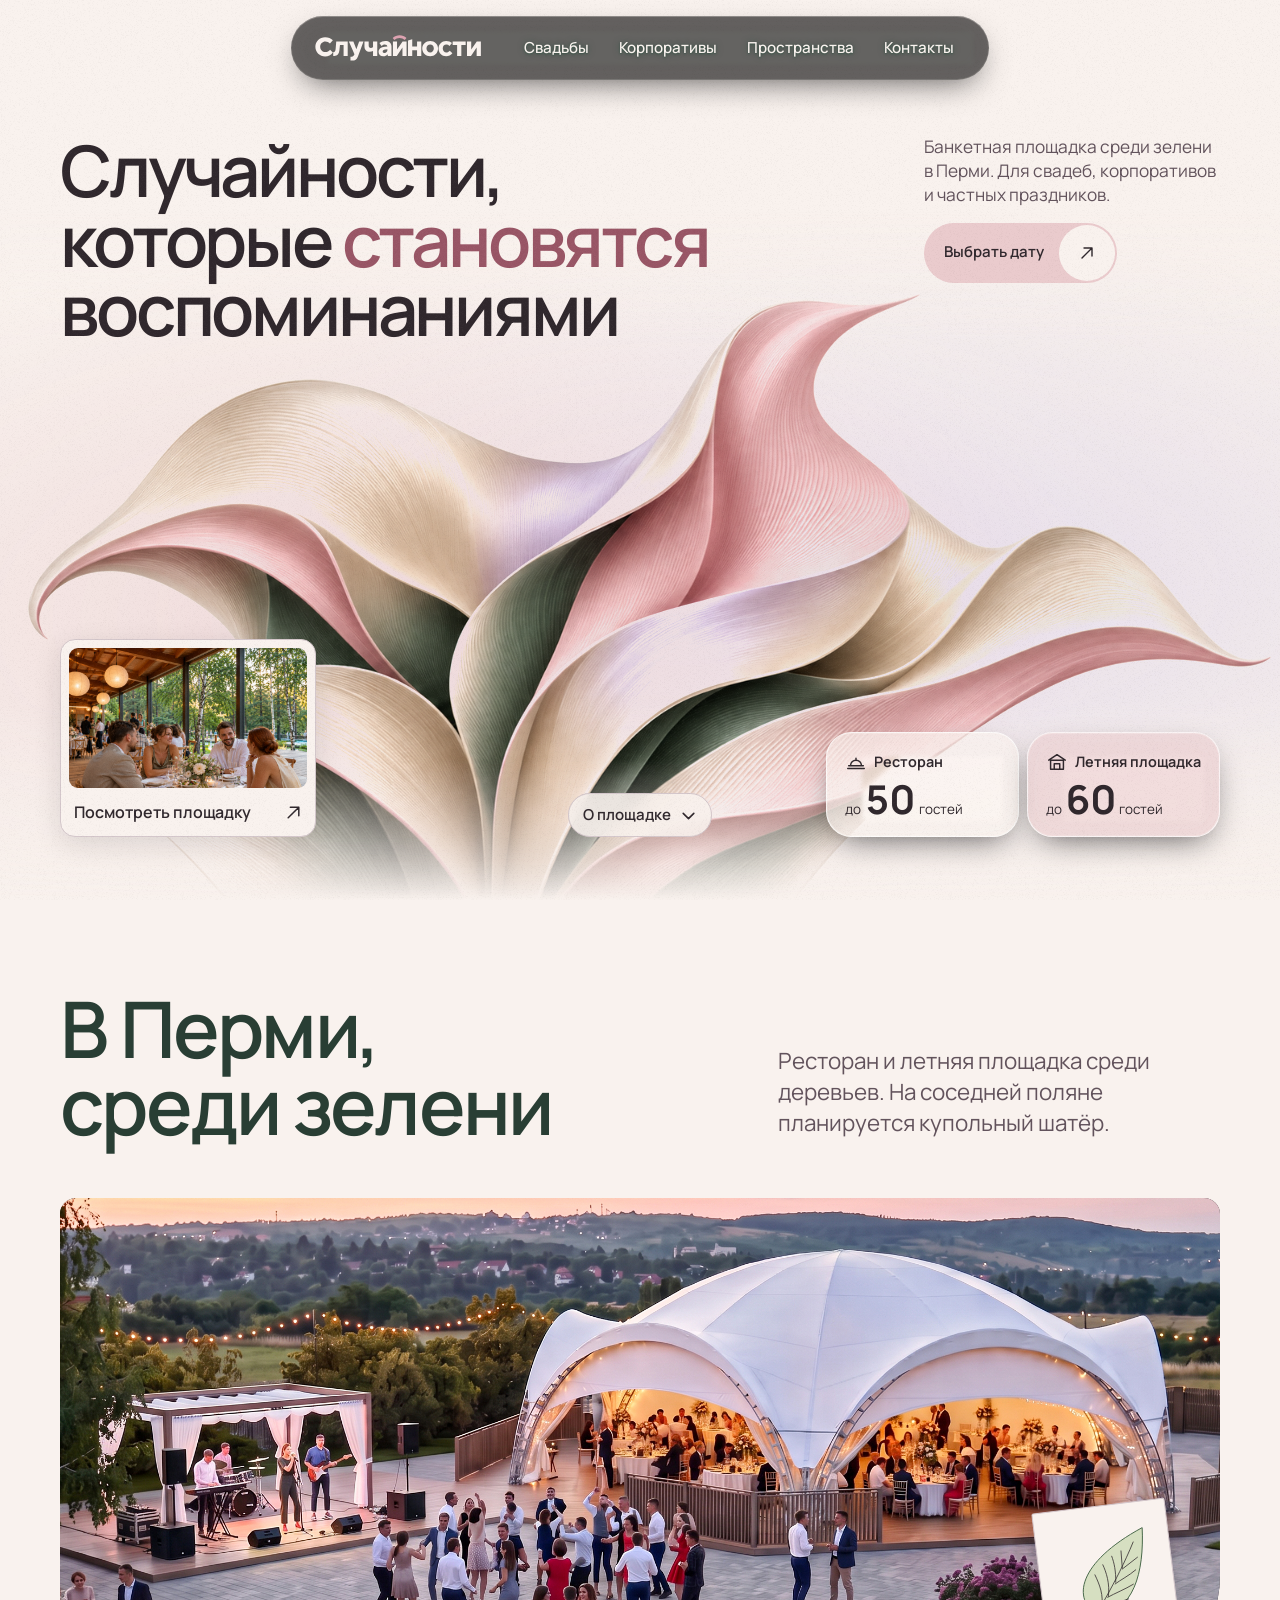
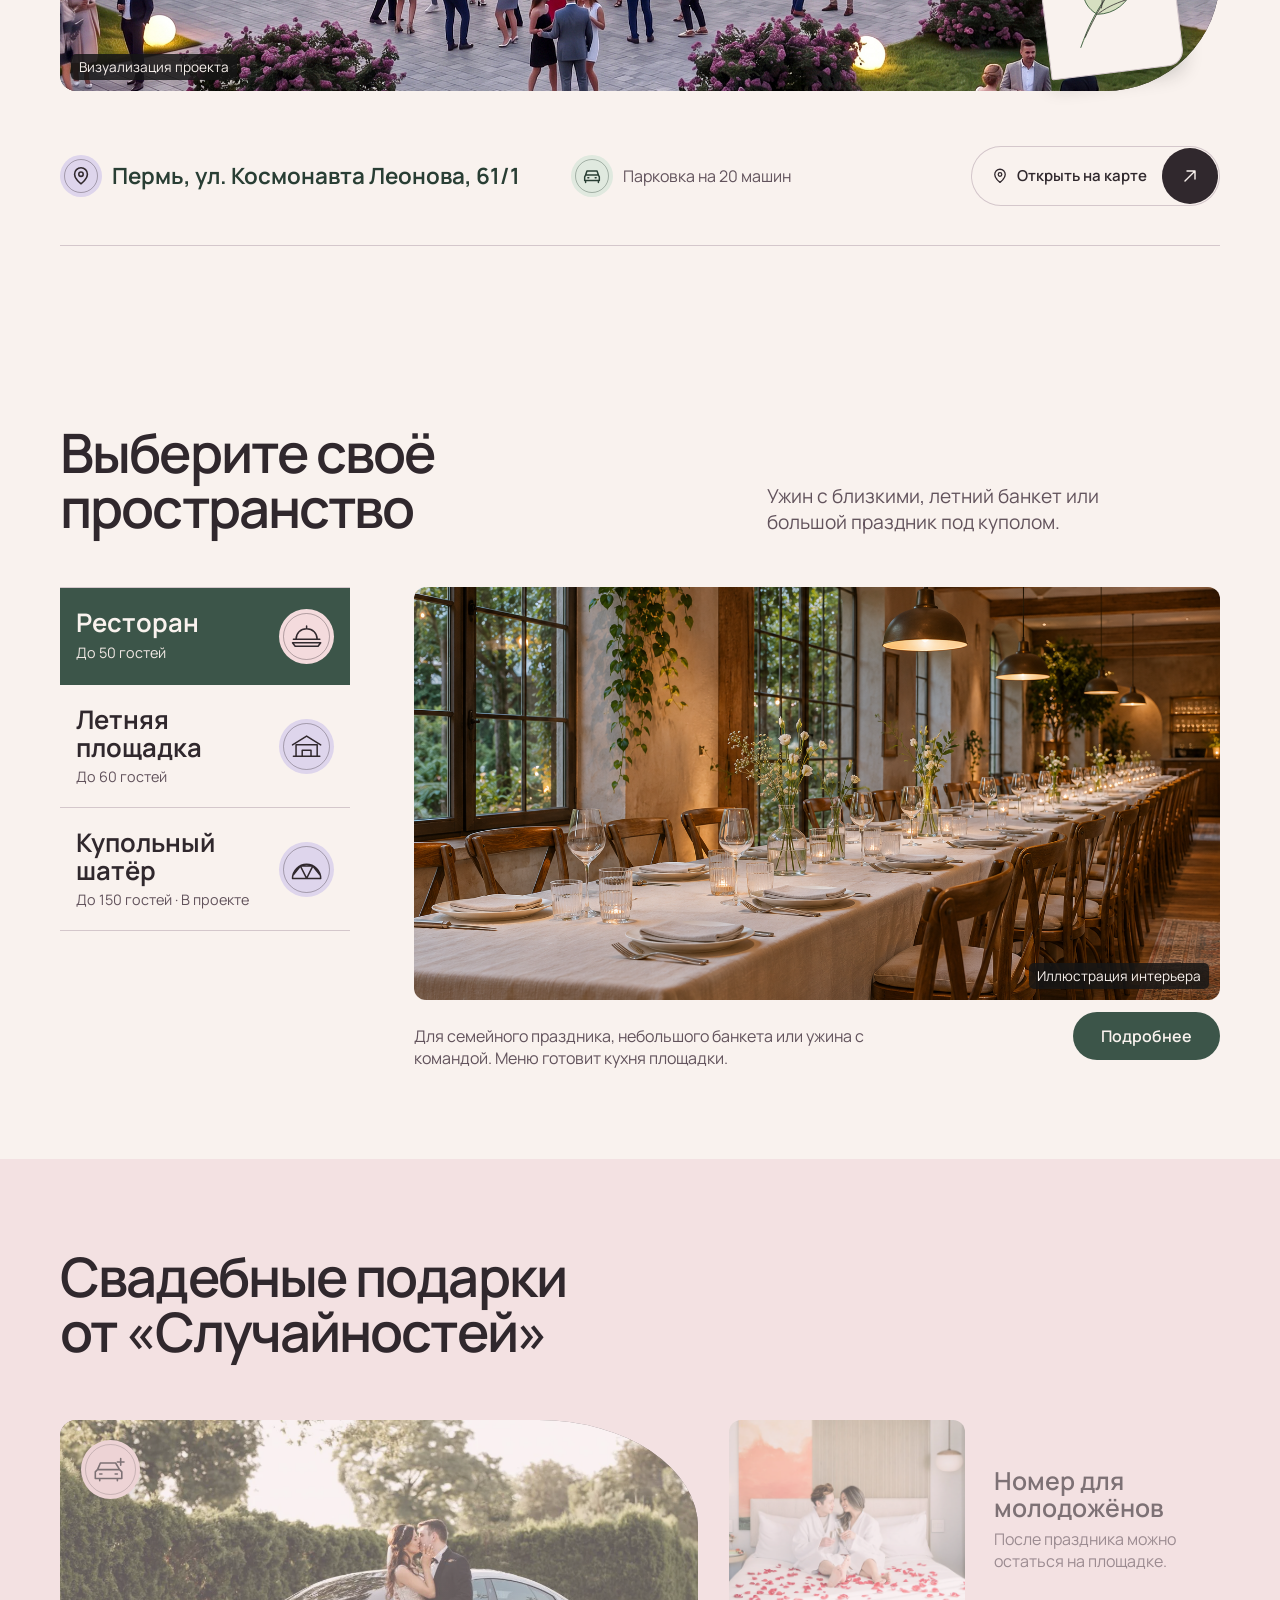
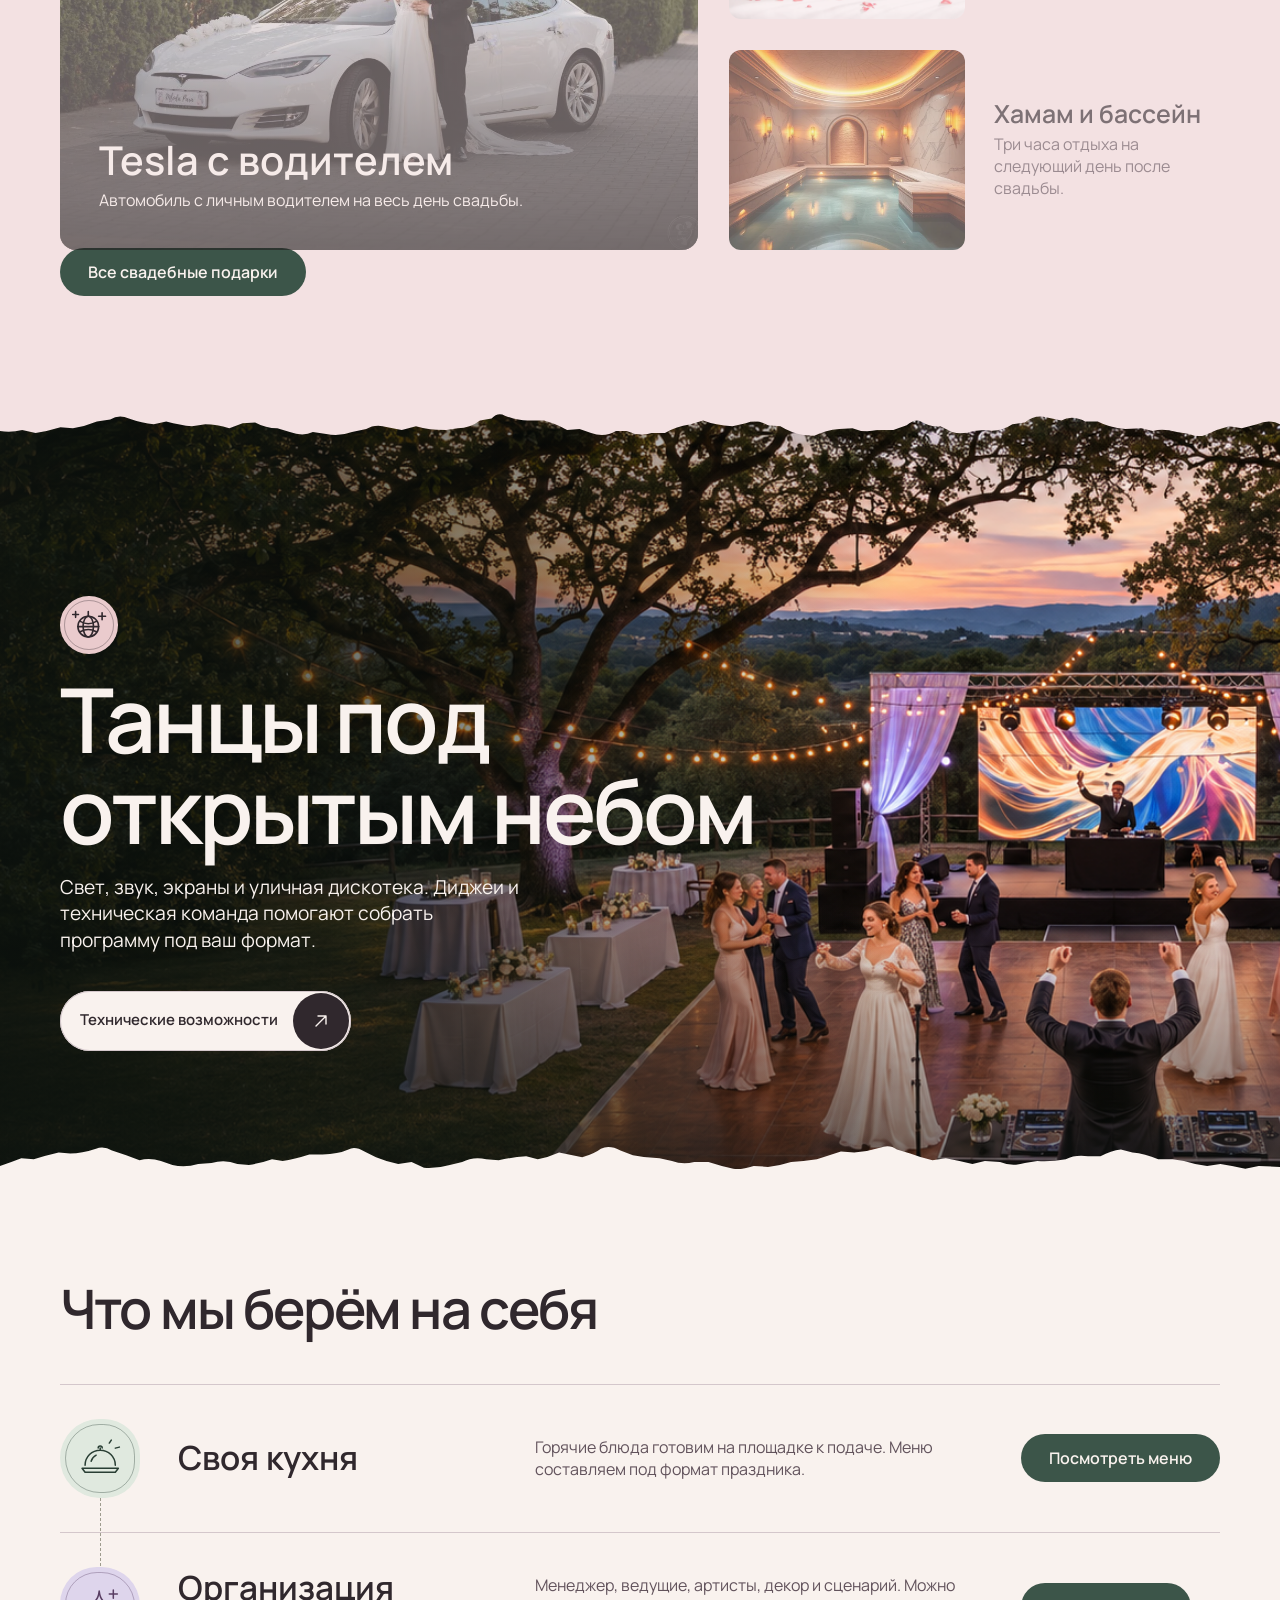
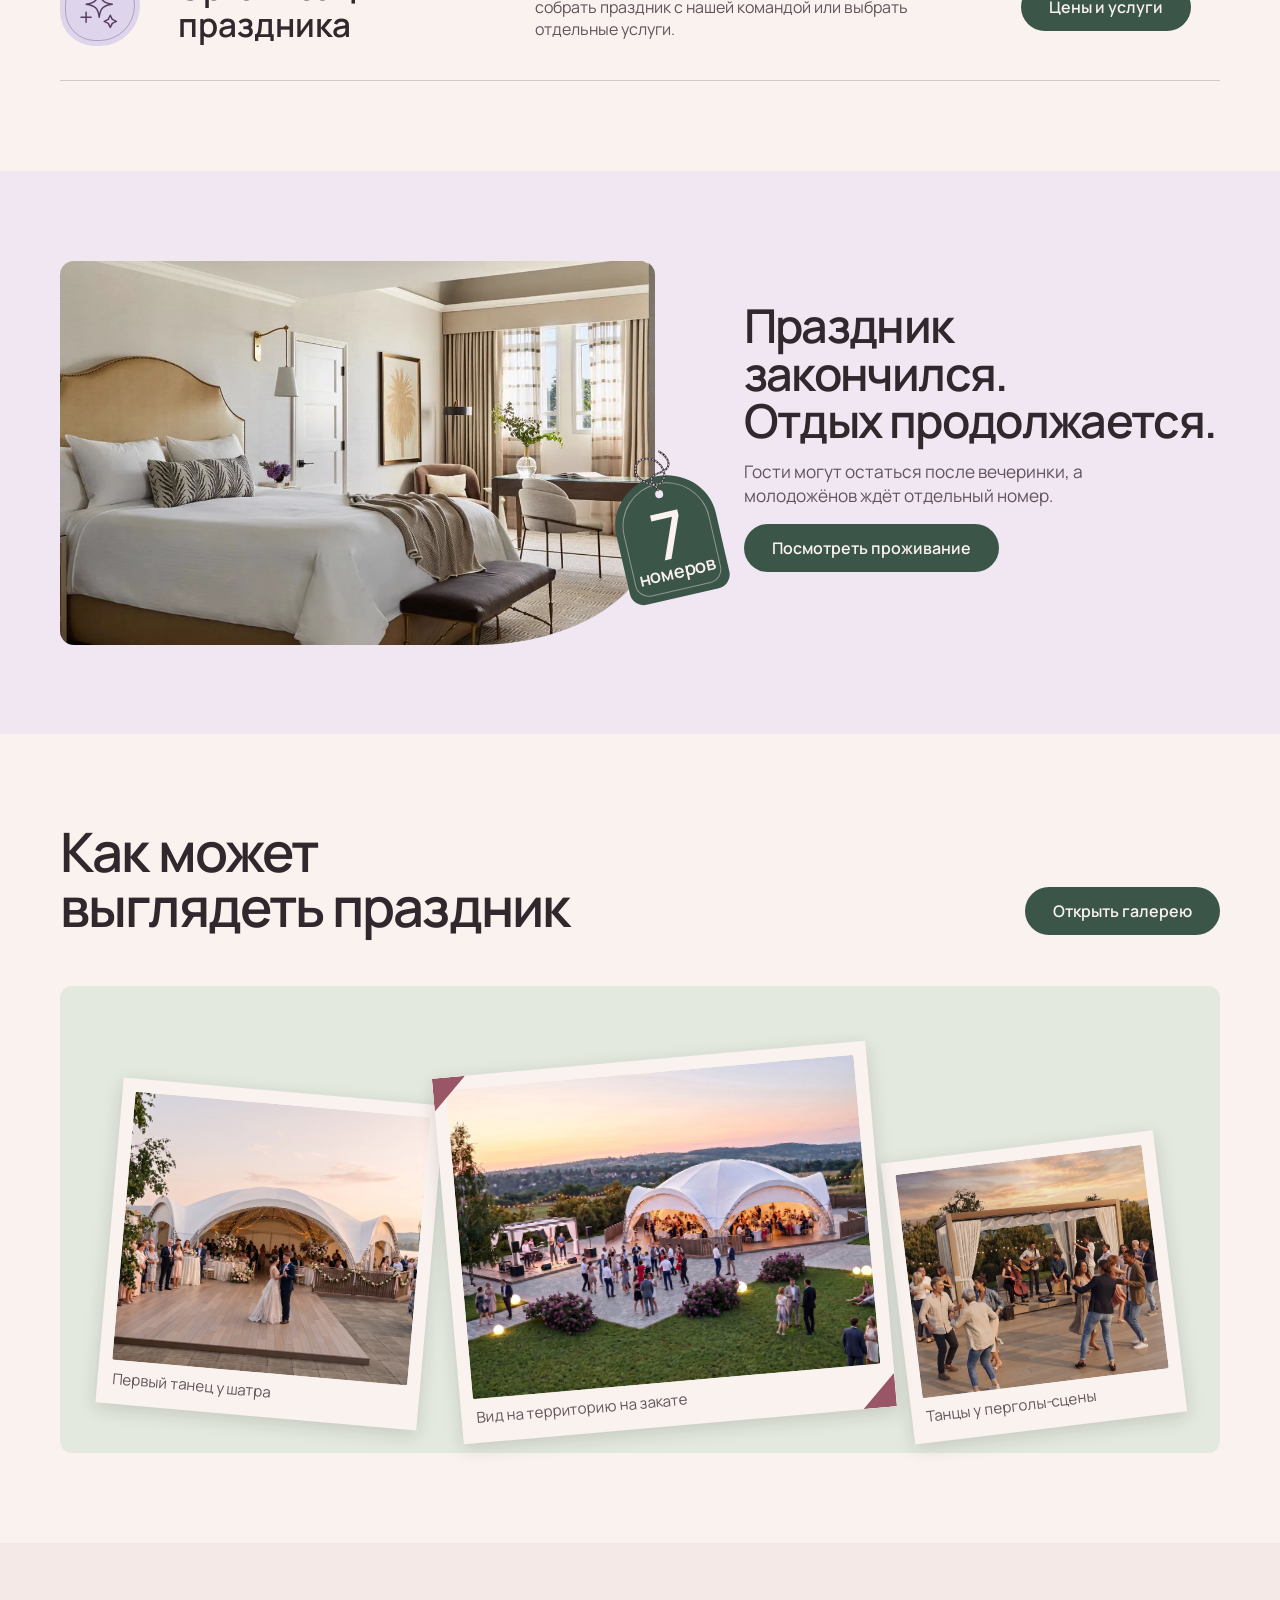
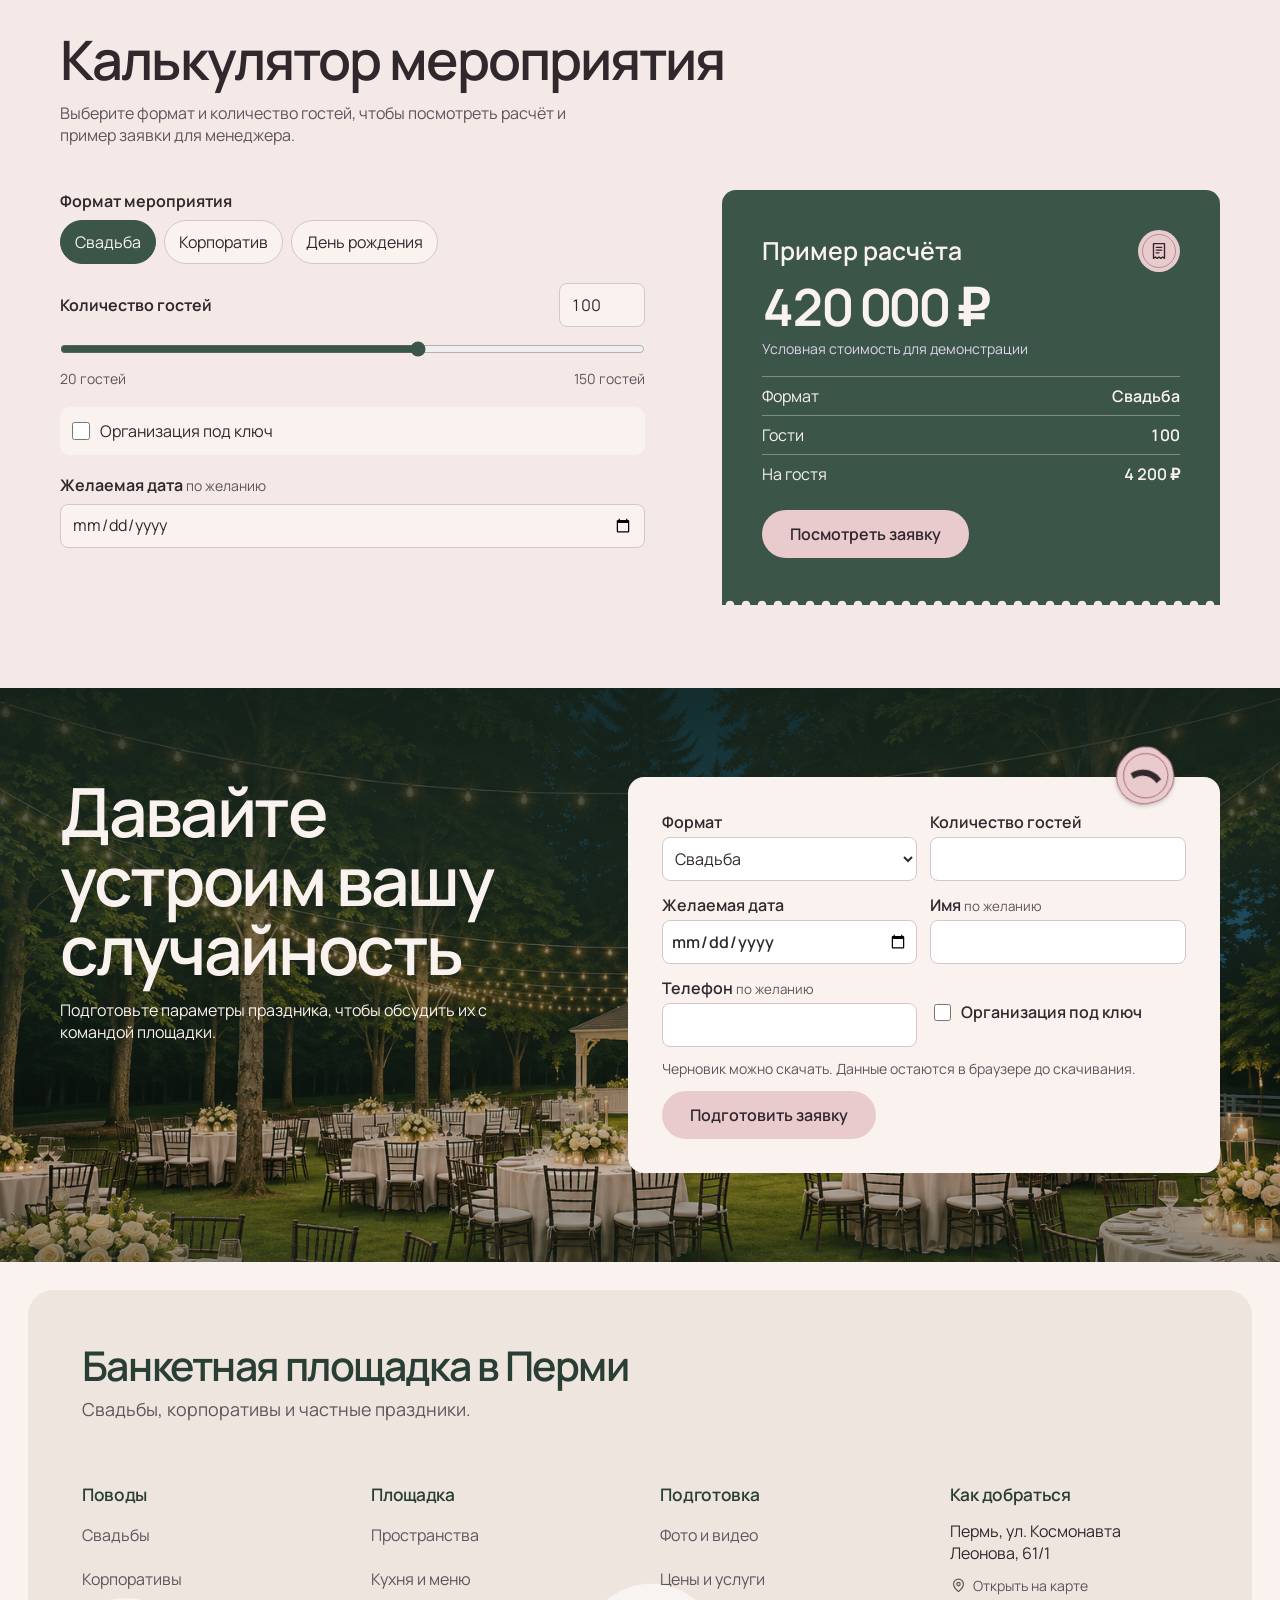
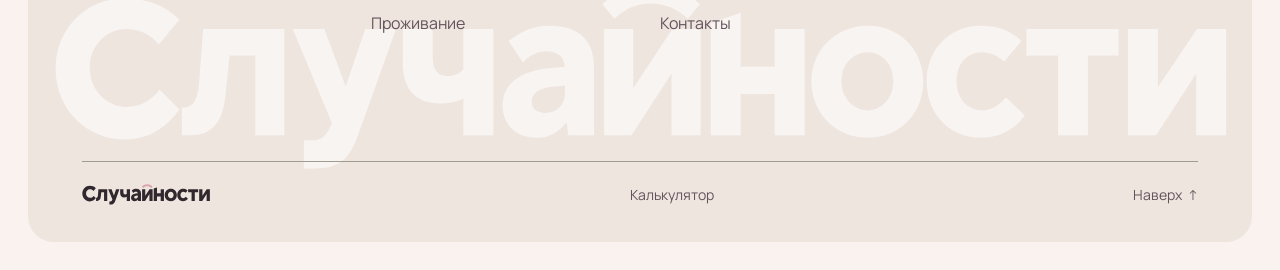
==== commit a755be22: "Enlarge the homepage venue preview on desktop" ====
--- a/index.html
+++ b/index.html
@@ -12,7 +12,7 @@
   <link rel="preload" href="./prototype/fonts/manrope-cyrillic.woff2" as="font" type="font/woff2" crossorigin>
   <link rel="stylesheet" href="./prototype/fonts/fonts.css?v=2">
   <link rel="stylesheet" href="./prototype/site.css?v=21">
-  <link rel="stylesheet" href="prototype/hero-bloom.css?v=5">
+  <link rel="stylesheet" href="prototype/hero-bloom.css?v=6">
   <link rel="stylesheet" href="./prototype/calculator.css?v=7">
   <script src="./prototype/site.js?v=10" defer></script>
   <script src="./prototype/vendor/gsap.min.js" defer></script>
--- a/prototype/hero-bloom.css
+++ b/prototype/hero-bloom.css
@@ -108,6 +108,14 @@
 .bloom-next:hover { background: var(--accent); }
 .bloom-bottom .hero-capacities { justify-self: end; }
 
+@media (min-width: 1024px) {
+  .bloom-preview {
+    width: min(100%, clamp(205px, 20vw, 288px));
+    padding: 8px 8px 0;
+  }
+  .bloom-preview span { min-height: 48px; font-size: 1rem; }
+}
+
 @media (max-width: 760px) {
   .bloom-hero {
     min-height: 100svh;
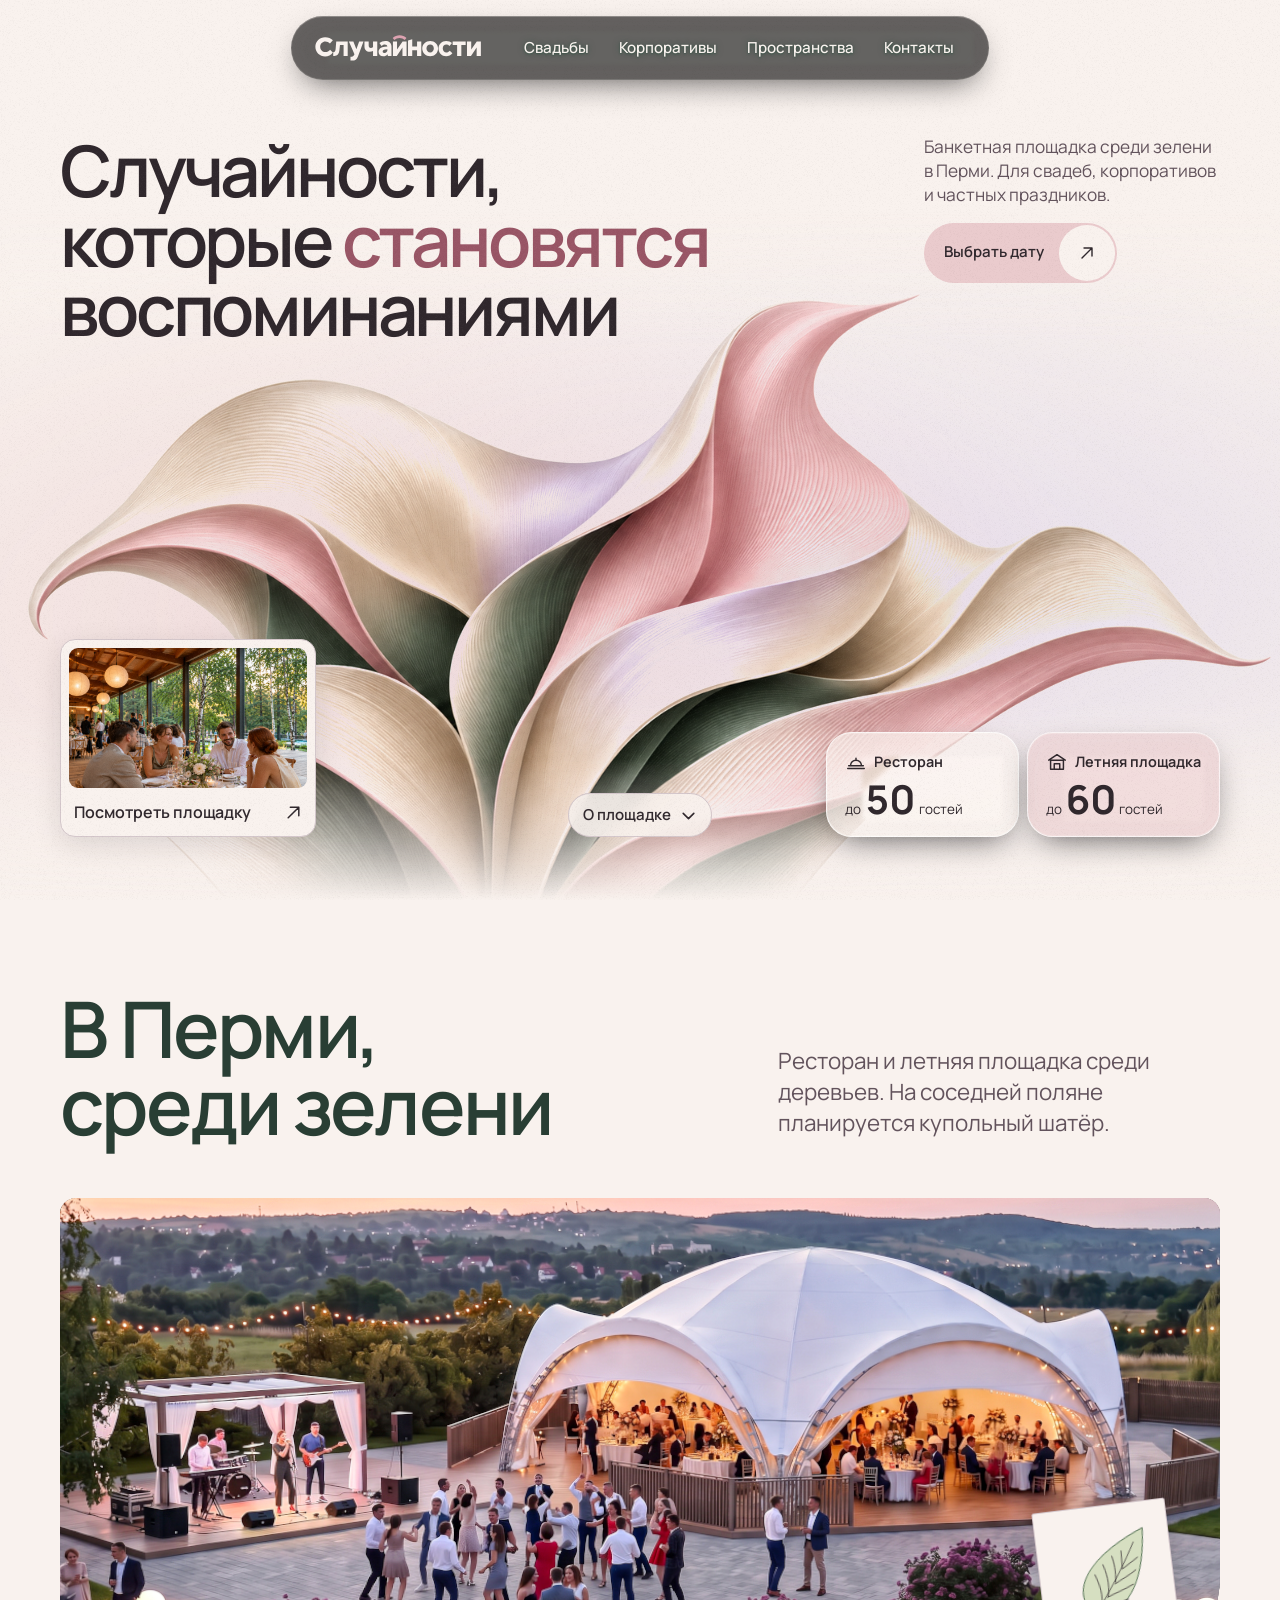
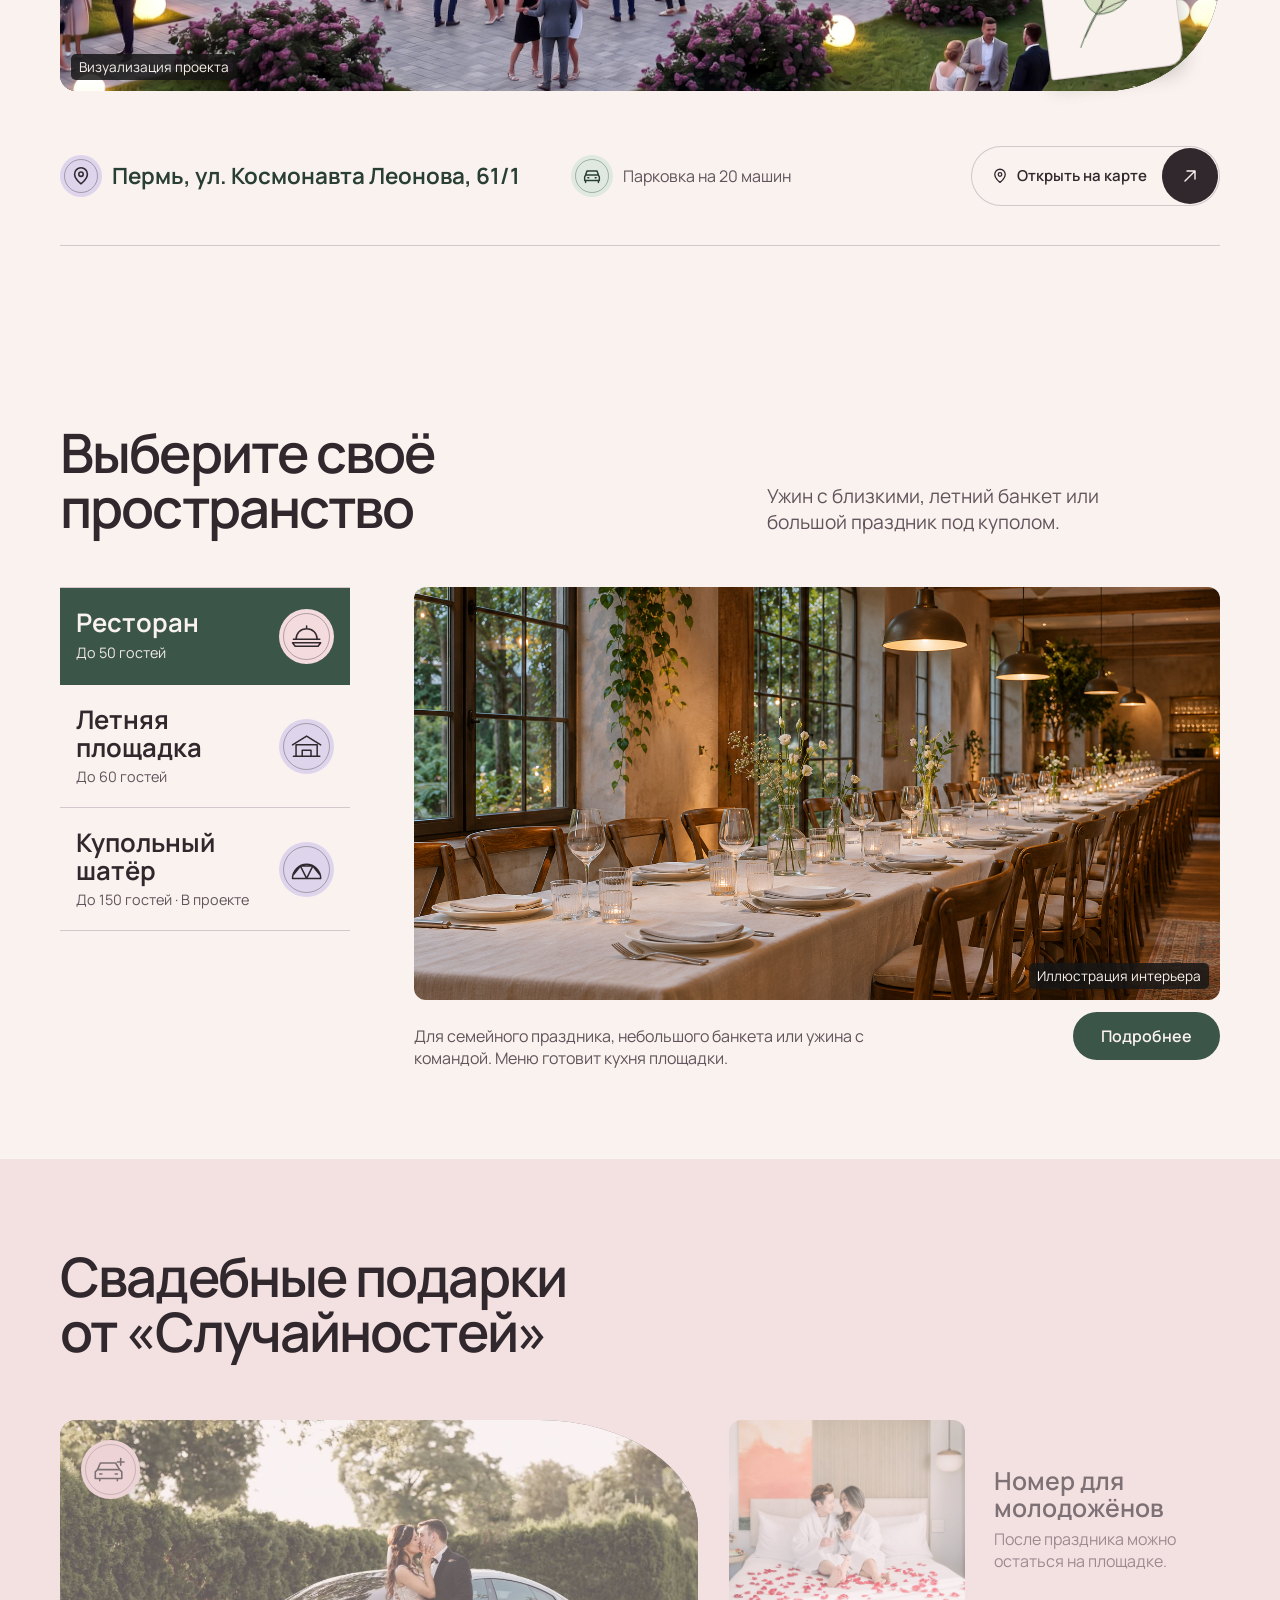
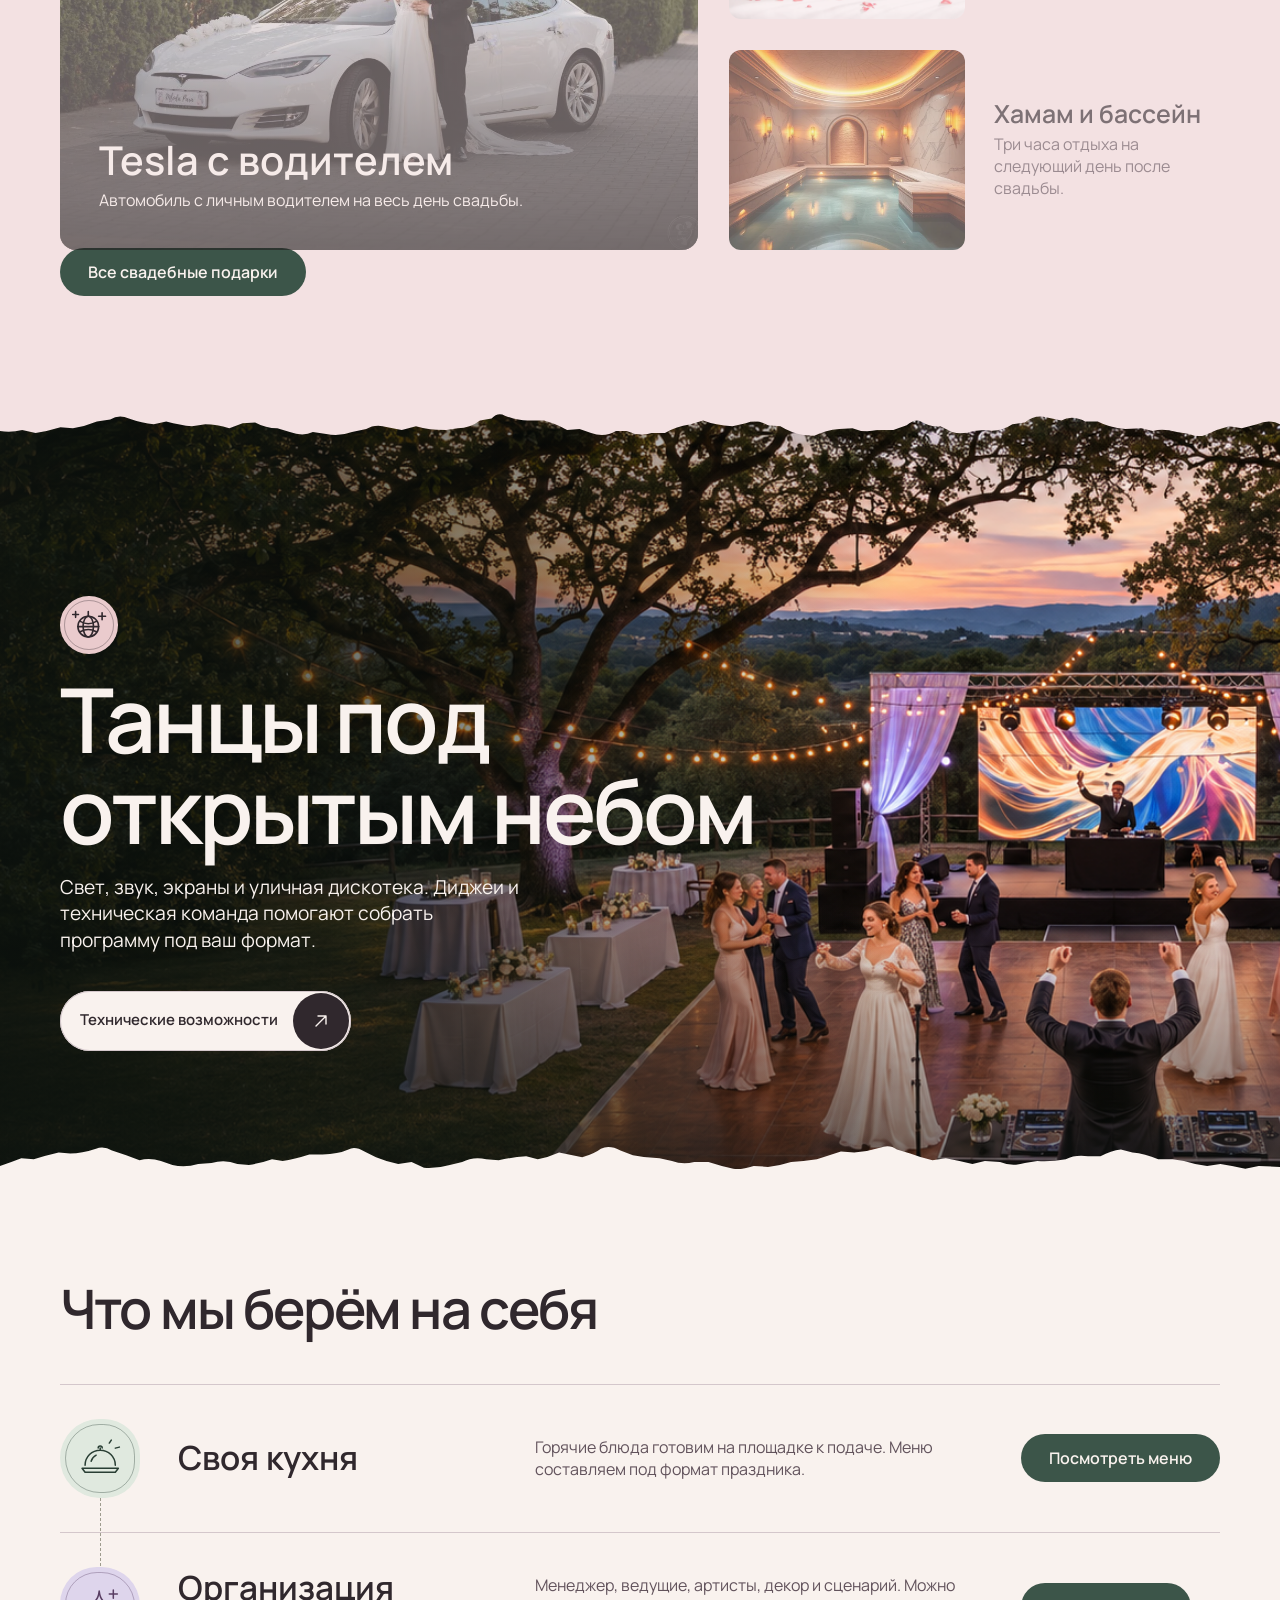
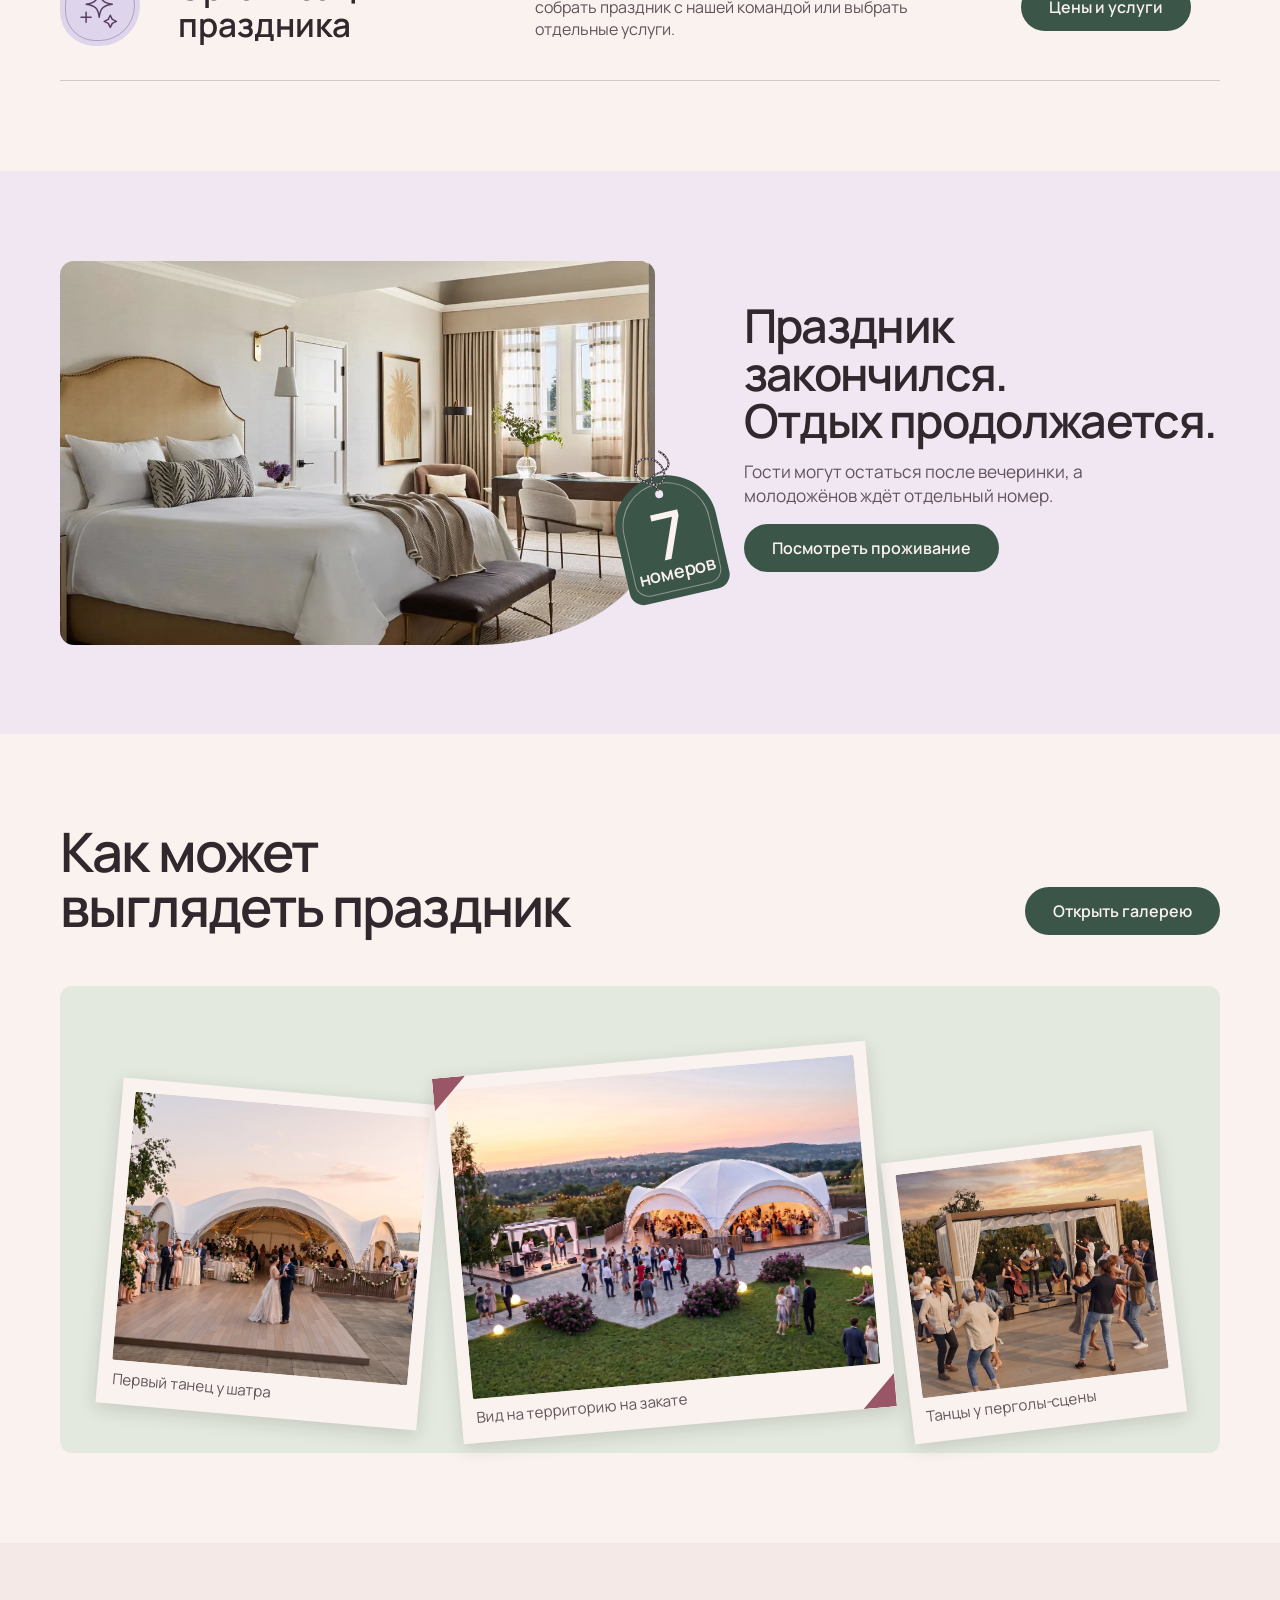
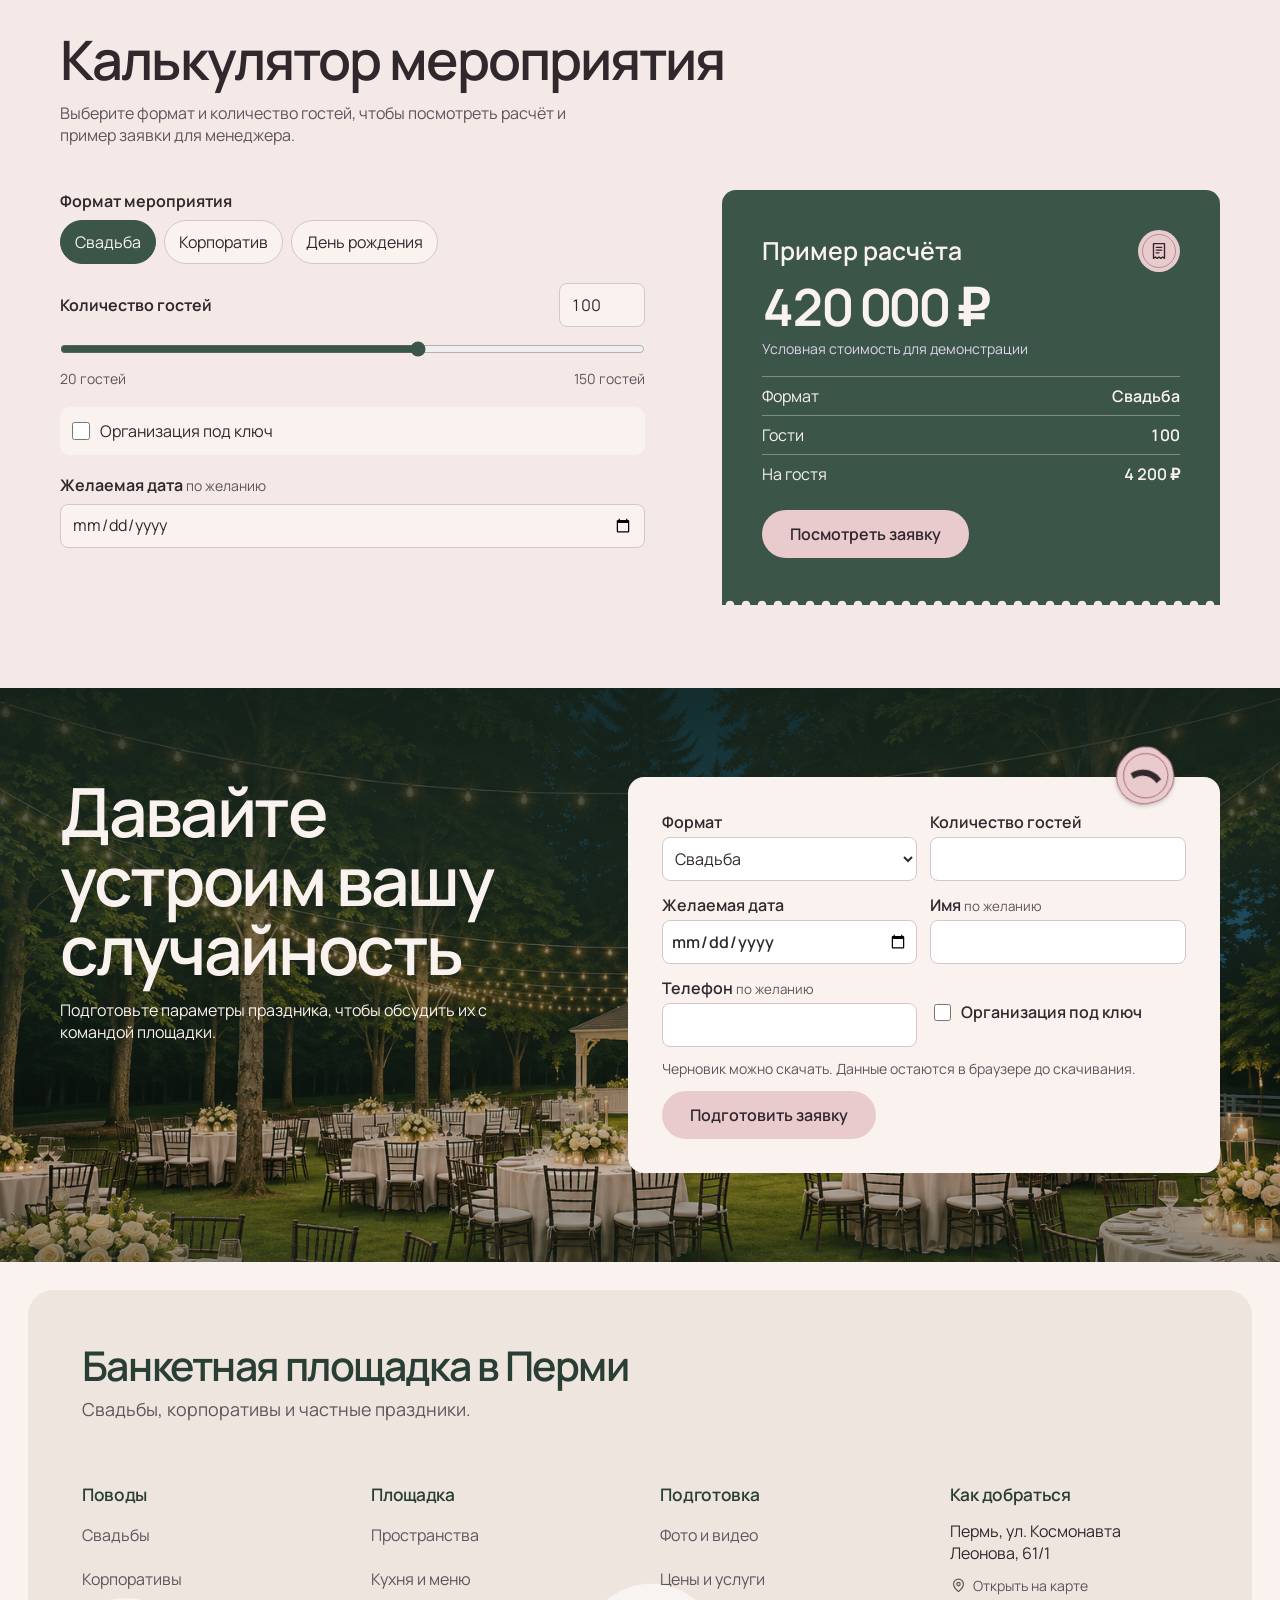
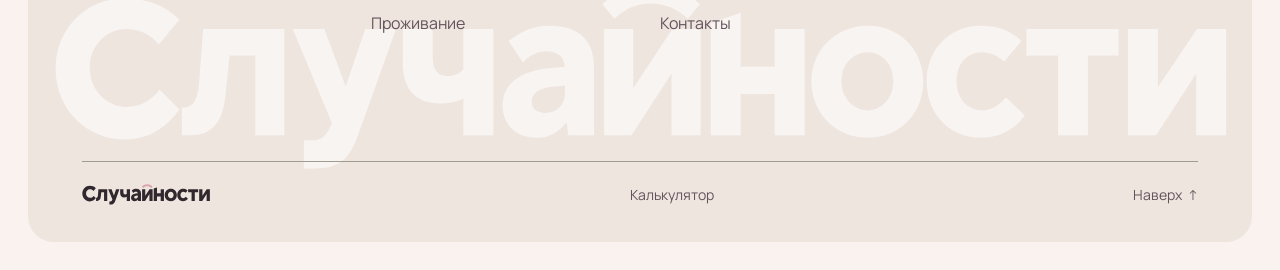
==== commit f1ad98b5: "Reveal the flower and venue cards on the homepage" ====
--- a/index.html
+++ b/index.html
@@ -11,14 +11,15 @@
   <link rel="stylesheet" href="./prototype/site-effects.css?v=4">
   <link rel="preload" href="./prototype/fonts/manrope-cyrillic.woff2" as="font" type="font/woff2" crossorigin>
   <link rel="stylesheet" href="./prototype/fonts/fonts.css?v=2">
-  <link rel="stylesheet" href="./prototype/site.css?v=21">
-  <link rel="stylesheet" href="prototype/hero-bloom.css?v=6">
+  <link rel="stylesheet" href="./prototype/site.css?v=22">
+  <link rel="stylesheet" href="prototype/hero-bloom.css?v=7">
+
   <link rel="stylesheet" href="./prototype/calculator.css?v=7">
-  <script src="./prototype/site.js?v=10" defer></script>
+  <script src="./prototype/site.js?v=11" defer></script>
   <script src="./prototype/vendor/gsap.min.js" defer></script>
   <script src="./prototype/vendor/ScrollTrigger.min.js" defer></script>
   <script type="module" src="./prototype/venue-3d.js?v=4"></script>
-  <script src="./prototype/home-motion.js?v=5" defer></script>
+  <script src="./prototype/home-motion.js?v=6" defer></script>
   <script src="./prototype/calculator.js" defer></script>
 </head>
 <body id="top" class="home-page">
@@ -131,16 +132,19 @@
         <button class="space-tab" type="button" role="tab" id="space-tab-restaurant" aria-selected="true" tabindex="0" aria-controls="space-panel-restaurant">
           <span class="space-tab-icon detail-icon" aria-hidden="true"><svg class="space-symbol" viewBox="0 0 40 34" fill="none" aria-hidden="true" focusable="false"><g stroke="currentColor" stroke-width="1.7" stroke-linejoin="round" stroke-linecap="round"><path d="M5 20h30M8 20c0-7 5-12 12-12s12 5 12 12M20 8V5M4 24h32l-3 4H7z"/></g></svg></span>
           <span class="space-tab-title">Ресторан</span>
+          <span class="space-tab-title-mobile">Ресторан</span>
           <span class="space-tab-meta">До 50 гостей</span>
         </button>
 <button class="space-tab" type="button" role="tab" id="space-tab-summer" aria-selected="false" tabindex="-1" aria-controls="space-panel-summer">
           <span class="space-tab-icon detail-icon" aria-hidden="true"><svg class="space-symbol" viewBox="0 0 40 34" fill="none" aria-hidden="true" focusable="false"><g stroke="currentColor" stroke-width="1.7" stroke-linejoin="round" stroke-linecap="round"><path d="M4 15 20 5l16 10M8 15h24M8 28V15m24 0v13M5 28h30M15 28v-7h10v7"/></g></svg></span>
           <span class="space-tab-title">Летняя площадка</span>
+          <span class="space-tab-title-mobile">Летняя</span>
           <span class="space-tab-meta">До 60 гостей</span>
         </button>
 <button class="space-tab" type="button" role="tab" id="space-tab-dome" aria-selected="false" tabindex="-1" aria-controls="space-panel-dome">
           <span class="space-tab-icon detail-icon" aria-hidden="true"><svg class="space-symbol" viewBox="0 0 40 34" fill="none" aria-hidden="true" focusable="false"><g stroke="currentColor" stroke-width="1.7" stroke-linejoin="round" stroke-linecap="round"><path d="M4 27a16 16 0 0 1 32 0ZM5 23l8-10 7 14 7-14 8 10M13 13h14"/></g></svg></span>
           <span class="space-tab-title">Купольный шатёр</span>
+          <span class="space-tab-title-mobile">Шатёр</span>
           <span class="space-tab-meta">До 150 гостей <span>· В проекте</span></span>
         </button>
       </div>
@@ -150,6 +154,10 @@
             <img src="./prototype/restaurant-reference.png" width="1536" height="1024" alt="Длинный банкетный стол в зале ресторана" loading="lazy" decoding="async">
             <figcaption>Иллюстрация интерьера</figcaption>
           </figure>
+          <header class="space-scene-summary">
+            <h3>Ресторан</h3>
+            <p>До 50 гостей</p>
+          </header>
           <div class="space-scene-copy">
             <p>Для семейного праздника, небольшого банкета или ужина с командой. Меню готовит кухня площадки.</p>
             <a class="primary tonal plain-button" href="./spaces/#restaurant">Подробнее</a>
@@ -160,6 +168,10 @@
             <img src="./prototype/veranda.png" width="1536" height="1024" alt="Гости за столом на крытой площадке среди деревьев" loading="lazy" decoding="async">
             <figcaption>Иллюстрация летней площадки</figcaption>
           </figure>
+          <header class="space-scene-summary">
+            <h3>Летняя площадка</h3>
+            <p>До 60 гостей</p>
+          </header>
           <div class="space-scene-copy">
             <p>Летний банкет среди зелени, встреча гостей или вечерняя программа на воздухе.</p>
             <a class="primary tonal plain-button" href="./spaces/#summer">Подробнее</a>
@@ -170,6 +182,10 @@
             <img src="./prototype/project-media/marquee-front.jpg" width="2000" height="1500" alt="Белый арочный шатёр перед деревянной террасой" loading="lazy" decoding="async">
             <figcaption>Визуализация проекта</figcaption>
           </figure>
+          <header class="space-scene-summary">
+            <h3>Купольный шатёр</h3>
+            <p>До 150 гостей · В проекте</p>
+          </header>
           <div class="space-scene-copy">
             <p>На большой поляне планируется купольный шатёр для свадеб, корпоративов и больших банкетов.</p>
             <a class="primary tonal plain-button" href="./spaces/#dome">Подробнее</a>
--- a/prototype/site.css
+++ b/prototype/site.css
@@ -306,6 +306,7 @@
 .space-tab-icon svg { width: 64%; height: 64%; }
 .space-tab[aria-selected="true"] .space-tab-icon { background: var(--accent-soft); }
 .space-tab-title { font-size: clamp(1rem, 2vw, 1.65rem); font-weight: 650; line-height: 1.12; }
+.space-tab-title-mobile, .space-scene-summary { display: none; }
 .space-tab-meta { color: var(--muted); font-size: .9rem; }
 .space-tab[aria-selected="true"] .space-tab-meta { color: #f0e8e4; }
 .space-scenes { display: grid; isolation: isolate; min-width: 0; }
@@ -486,7 +487,6 @@
 .photo-grid { display: grid; grid-template-columns: repeat(3, minmax(0, 1fr)); gap: 22px clamp(8px, 2vw, 26px); }
 .photo-grid button { display: block; width: 100%; overflow: hidden; padding: 0; border: 0; border-radius: 14px; background: var(--graphite); cursor: zoom-in; }
 .photo-grid img { width: 100%; height: auto; aspect-ratio: 1.35; object-fit: cover; transition: transform 480ms var(--ease-out-expo); }
-.photo-grid .project-plan img { object-fit: contain; background: #fff; }
 .photo-grid button:hover img { transform: scale(1.055); }
 .photo-grid figcaption { margin-top: 7px; color: var(--muted); }
 .home-gallery .photo-grid {
@@ -645,14 +645,24 @@
   .location-heading { grid-template-columns: minmax(0, 1fr); }
   .location-heading h2 { font-size: clamp(2.5rem, 10vw, 4.8rem); }
   .location-picture { aspect-ratio: 1.22; }
-  .space-tabs { grid-template-columns: repeat(3, minmax(0, 1fr)); }
-  .space-tab { grid-template-columns: minmax(0, 1fr); min-height: 88px; align-content: start; }
-  .space-tab-icon.detail-icon { grid-area: auto; width: 32px; }
-  .space-tab:not(:last-child) { border-inline-end: 1px solid var(--line); }
-  .space-tab-meta { font-size: .8rem; }
-  .space-tab-meta span { display: block; }
+  .space-tabs { grid-template-columns: repeat(3, minmax(0, 1fr)); gap: 6px; border: 0; }
+  .space-tab {
+    display: flex;
+    align-items: center;
+    justify-content: center;
+    min-height: 48px;
+    padding: 6px;
+    border: 1px solid var(--line);
+    border-radius: 999px;
+    text-align: center;
+    -webkit-tap-highlight-color: transparent;
+  }
+  .space-tab :is(.space-tab-title, .space-tab-meta, .space-tab-icon.detail-icon) { display: none; }
+  .space-tab-title-mobile { display: block; font-size: clamp(.88rem, 3.75vw, 1.1rem); font-weight: 650; }
   .space-scene .space-scene-media img { aspect-ratio: 1.32; }
-  .space-scene-copy { flex-direction: column; }
+  .space-scene-summary { display: block; margin-top: 16px; }
+  .space-scene-summary p { margin-top: 4px; color: var(--graphite); font-size: .92rem; }
+  .space-scene-copy { flex-direction: column; gap: 12px; padding-top: 8px; }
   .feature-image, .feature > .space-scene-media { order: 1; }
   .gift:first-child { overflow: visible; }
   .gift-gallery { grid-template-columns: repeat(2, minmax(0, 1fr)); align-items: start; gap: 24px clamp(12px, 3.5vw, 24px); }
--- a/prototype/hero-bloom.css
+++ b/prototype/hero-bloom.css
@@ -126,20 +126,43 @@
   .bloom-intro p { max-width: 35ch; margin-bottom: 12px; }
   .bloom-hero::before { inset: 33% 0 0; }
   .bloom-art {
-    inset: auto 0 clamp(124px, 22svh, 208px);
-    mask-image: linear-gradient(transparent, black 17% 66%, transparent);
+    inset: auto 0 clamp(165px, 29.5svh, 272px);
+    mask-image: linear-gradient(transparent, black 17% 76%, transparent);
   }
   .bloom-art img { position: relative; display: block; width: 112%; }
-  .bloom-bottom { grid-template-columns: minmax(90px, 1fr) auto; column-gap: 8px; row-gap: 16px; margin-top: clamp(104px, 26vw, 182px); }
+  .bloom-bottom { grid-template-columns: minmax(0, 1fr) minmax(0, 1.86fr); column-gap: 8px; row-gap: 16px; margin-top: clamp(104px, 26vw, 182px); }
   .bloom-preview { width: min(100%, 168px); }
   .bloom-preview span { font-size: .79rem; }
   .bloom-preview svg { display: none; }
   .bloom-next { grid-area: 2 / 1 / auto / -1; }
-  .bloom-bottom .hero-capacity { padding-inline: clamp(5px, 1.9vw, 12px); }
-  .bloom-bottom .hero-capacity-title { max-width: 13ch; }
+  .bloom-bottom .hero-capacities {
+    width: min(100%, 290px);
+    gap: 0;
+    border: 1px solid rgb(255 255 255 / .82);
+    border-radius: 17px;
+    background: linear-gradient(115deg, rgb(249 242 238 / .84), rgb(234 203 205 / .74));
+    -webkit-backdrop-filter: blur(12px);
+    backdrop-filter: blur(12px);
+    box-shadow: 0 8px 24px rgb(48 40 45 / .14);
+  }
+  .bloom-bottom .hero-capacities .hero-capacity.glass {
+    min-width: 0;
+    gap: 5px;
+    padding: 10px clamp(7px, 2.5vw, 15px);
+    border: 0;
+    border-radius: 0;
+    background: transparent;
+    -webkit-backdrop-filter: none;
+    backdrop-filter: none;
+    box-shadow: none;
+  }
+  .bloom-bottom .hero-capacities .hero-capacity + .hero-capacity { border-inline-start: 1px solid var(--line); }
+  .bloom-bottom .hero-capacity:focus-visible { outline-offset: -3px; border-radius: 12px; }
+  .bloom-bottom .hero-capacity-title { font-size: clamp(.75rem, 3.1vw, .94rem); }
 }
 
 @media (max-width: 370px) {
   .bloom-bottom .hero-capacity-title svg { display: none; }
-  .bloom-bottom .hero-capacity { gap: 6px; }
+  .bloom-bottom .hero-capacity-number { gap: .2em; font-size: .625rem; }
+  .bloom-bottom .hero-capacity strong { font-size: 1.5rem; }
 }
